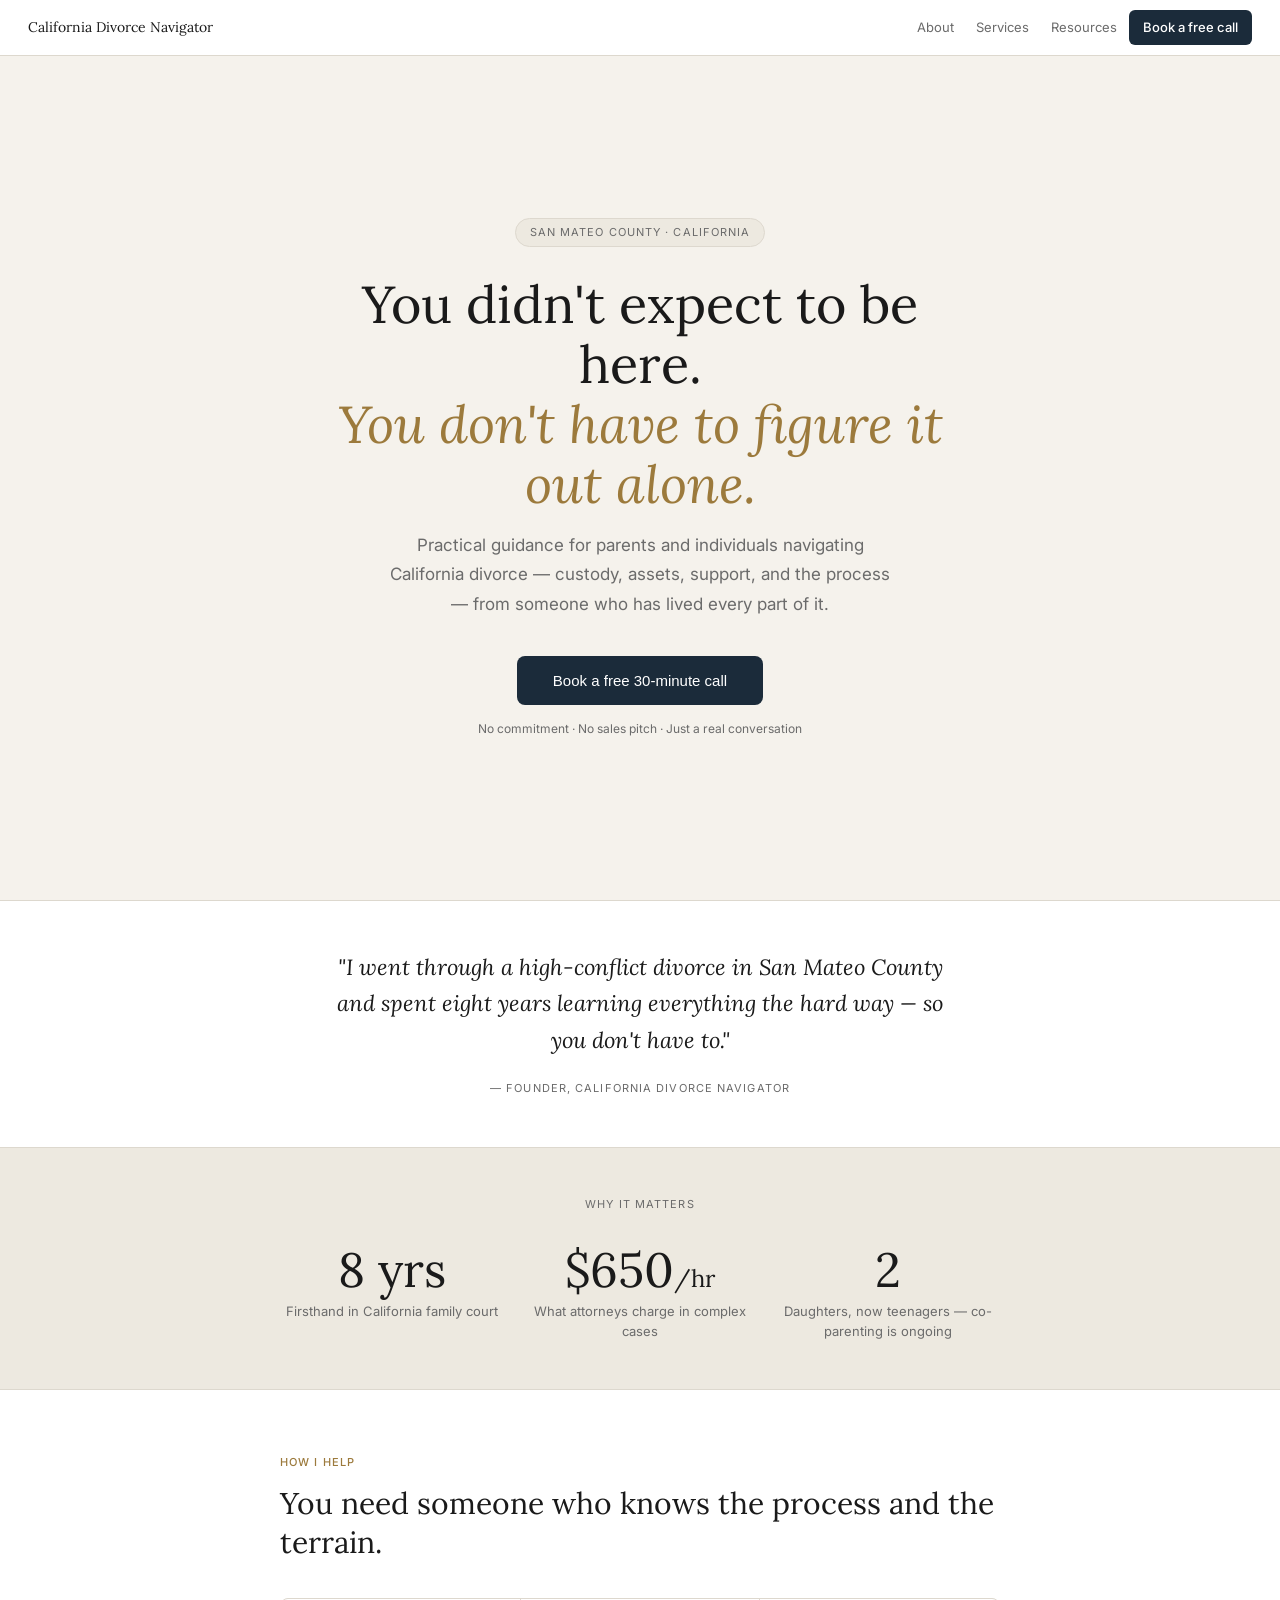
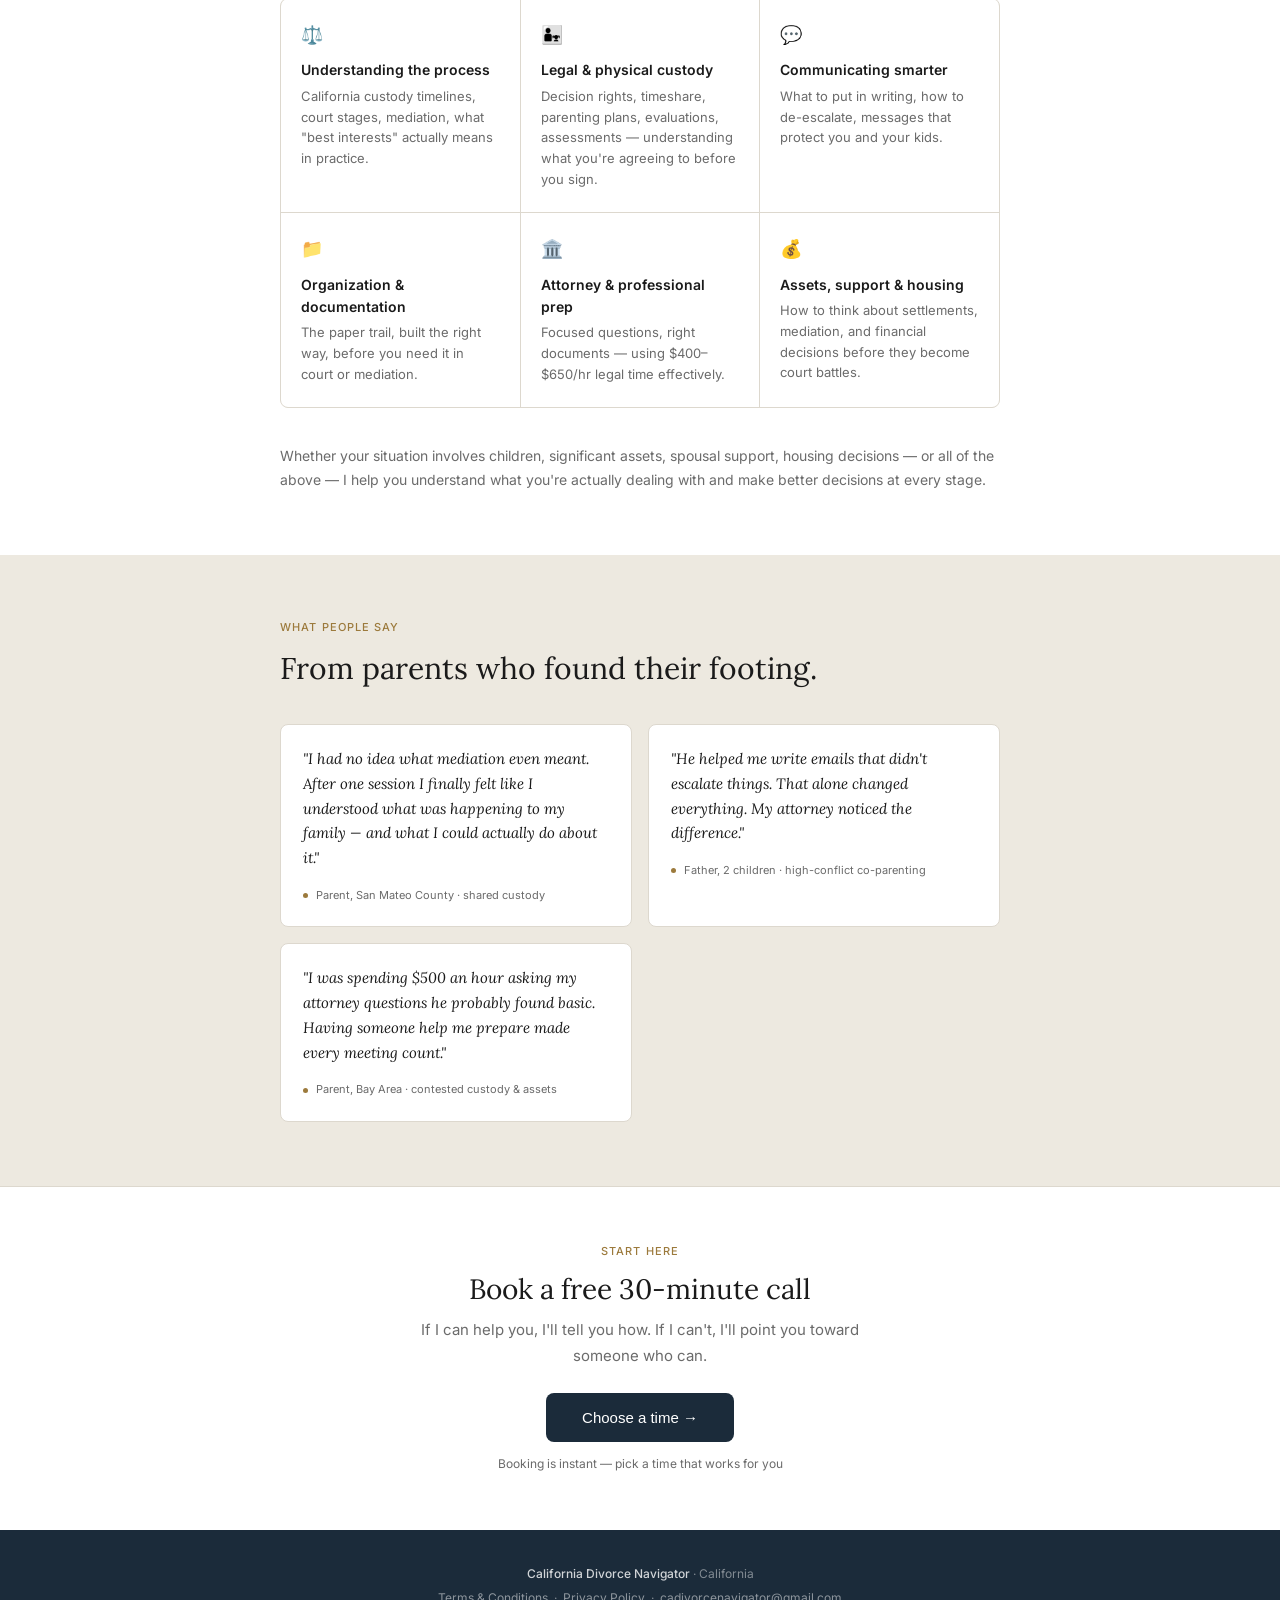
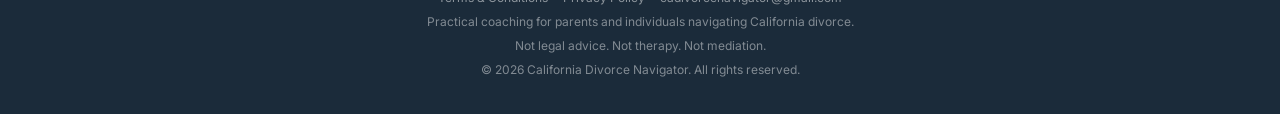
==== index.html @ a8bc47c5 "Add files via upload" ====
<!DOCTYPE html>
<html lang="en">
<head>
<meta charset="UTF-8">
<meta name="viewport" content="width=device-width, initial-scale=1.0">
<title>California Divorce Navigator — Coaching for Parents</title>
<style>
  @import url('https://fonts.googleapis.com/css2?family=Inter:wght@300;400;500;600&family=Lora:ital,wght@0,400;0,500;1,400&display=swap');
  *, *::before, *::after { box-sizing: border-box; margin: 0; padding: 0; }
  :root {
    --cream: #F5F2EC; --cream-dark: #EDE9E0; --navy: #1B2B3A; --navy-light: #2C3E50;
    --gold: #9C7A3C; --gold-light: #C8A96E; --text: #1A1A1A; --muted: #6B6B6B;
    --border: #DDD8CE; --white: #FFFFFF; --radius: 8px; --max: 720px;
  }
  html { scroll-behavior: smooth; }
  body { font-family: 'Inter', sans-serif; color: var(--text); background: var(--cream); line-height: 1.6; font-size: 16px; }

  nav { background: var(--white); border-bottom: 1px solid var(--border); padding: 0 28px; display: flex; align-items: center; justify-content: space-between; height: 56px; position: sticky; top: 0; z-index: 100; }
  .nav-brand { font-family: 'Lora', serif; color: var(--text); font-size: 14px; font-weight: 400; cursor: pointer; }
  .nav-links { display: flex; gap: 2px; align-items: center; }
  .nav-links a { color: var(--muted); text-decoration: none; font-size: 13px; padding: 6px 10px; border-radius: 6px; transition: color 0.15s; cursor: pointer; }
  .nav-links a:hover { color: var(--text); }
  .nav-cta { background: var(--navy) !important; color: var(--white) !important; padding: 7px 14px !important; border-radius: 6px; font-size: 13px !important; font-weight: 500; }
  .nav-cta:hover { opacity: 0.88; }
  .nav-toggle { display: none; background: none; border: none; cursor: pointer; padding: 4px; }
  .nav-toggle span { display: block; width: 20px; height: 1.5px; background: var(--text); margin: 5px 0; }
  .mobile-menu { display: none; position: fixed; top: 56px; left: 0; right: 0; background: var(--white); border-bottom: 1px solid var(--border); z-index: 99; padding: 8px 20px 16px; }
  .mobile-menu a { display: block; color: var(--text); text-decoration: none; font-size: 15px; padding: 12px 0; border-bottom: 1px solid var(--border); cursor: pointer; }
  .mobile-menu a:last-child { border-bottom: none; }
  .mobile-menu.open { display: block; }

  section { display: none; }
  section.active { display: block; }

  .hero { background: var(--cream); min-height: calc(100vh - 56px); display: flex; flex-direction: column; align-items: center; justify-content: center; text-align: center; padding: 60px 24px; }
  .hero-badge { display: inline-block; background: var(--cream-dark); border: 1px solid var(--border); border-radius: 20px; font-size: 11px; letter-spacing: 0.1em; text-transform: uppercase; color: var(--muted); padding: 5px 14px; margin-bottom: 28px; }
  .hero h1 { font-family: 'Lora', serif; font-size: clamp(32px, 6vw, 52px); color: var(--text); line-height: 1.15; max-width: 660px; margin: 0 auto 16px; font-weight: 400; }
  .hero h1 em { font-style: italic; color: var(--gold); display: block; }
  .hero-sub { font-size: clamp(15px, 2vw, 17px); color: var(--muted); max-width: 520px; margin: 0 auto 36px; line-height: 1.75; }
  .hero-btn { display: inline-block; background: var(--navy); color: var(--white); padding: 16px 36px; border-radius: var(--radius); font-size: 15px; font-weight: 500; border: none; cursor: pointer; transition: opacity 0.15s; text-decoration: none; }
  .hero-btn:hover { opacity: 0.88; }
  .hero-note { margin-top: 14px; font-size: 12px; color: var(--muted); }

  .quote-band { background: var(--white); border-top: 1px solid var(--border); border-bottom: 1px solid var(--border); padding: 48px 24px; text-align: center; }
  .quote-band blockquote { font-family: 'Lora', serif; font-size: clamp(17px, 3vw, 22px); font-style: italic; color: var(--text); max-width: 640px; margin: 0 auto 16px; line-height: 1.65; }
  .quote-band cite { font-size: 11px; letter-spacing: 0.1em; text-transform: uppercase; color: var(--muted); font-style: normal; }

  .stats { background: var(--cream-dark); border-bottom: 1px solid var(--border); padding: 48px 24px; }
  .stats-label { font-size: 11px; letter-spacing: 0.1em; text-transform: uppercase; color: var(--muted); text-align: center; margin-bottom: 32px; }
  .stats-row { display: grid; grid-template-columns: repeat(3, 1fr); gap: 24px; max-width: var(--max); margin: 0 auto; text-align: center; }
  .stat-num { font-family: 'Lora', serif; font-size: clamp(32px, 5vw, 48px); color: var(--text); font-weight: 400; line-height: 1; margin-bottom: 8px; }
  .stat-label { font-size: 13px; color: var(--muted); line-height: 1.5; }

  .how { background: var(--white); padding: 64px 24px; }
  .how-inner { max-width: var(--max); margin: 0 auto; }
  .section-eyebrow { font-size: 11px; letter-spacing: 0.1em; text-transform: uppercase; color: var(--gold); margin-bottom: 12px; font-weight: 500; }
  .section-h { font-family: 'Lora', serif; font-size: clamp(22px, 4vw, 30px); color: var(--text); font-weight: 400; line-height: 1.3; margin-bottom: 36px; }
  .help-grid { display: grid; grid-template-columns: repeat(auto-fit, minmax(200px, 1fr)); gap: 1px; background: var(--border); border: 1px solid var(--border); border-radius: var(--radius); overflow: hidden; margin-bottom: 36px; }
  .help-card { background: var(--white); padding: 22px 20px; }
  .help-icon { font-size: 18px; margin-bottom: 10px; }
  .help-title { font-size: 14px; font-weight: 600; color: var(--text); margin-bottom: 4px; }
  .help-body { font-size: 13px; color: var(--muted); line-height: 1.6; }

  .testimonials { background: var(--cream-dark); padding: 64px 24px; }
  .testimonials-inner { max-width: var(--max); margin: 0 auto; }
  .testi-grid { display: grid; grid-template-columns: repeat(auto-fit, minmax(260px, 1fr)); gap: 16px; margin-top: 32px; }
  .testi-card { background: var(--white); border: 1px solid var(--border); border-radius: var(--radius); padding: 22px; }
  .testi-quote { font-family: 'Lora', serif; font-size: 15px; font-style: italic; color: var(--text); line-height: 1.65; margin-bottom: 16px; }
  .testi-source { font-size: 11px; color: var(--muted); display: flex; align-items: center; gap: 8px; }
  .testi-dot { width: 5px; height: 5px; border-radius: 50%; background: var(--gold); flex-shrink: 0; }

  .booking-band { background: var(--white); border-top: 1px solid var(--border); padding: 56px 24px; text-align: center; }
  .booking-band-inner { max-width: 480px; margin: 0 auto; }

  .page-content { max-width: var(--max); margin: 0 auto; padding: 52px 24px 80px; }
  .label { font-size: 11px; letter-spacing: 0.1em; text-transform: uppercase; color: var(--gold); font-weight: 500; margin-bottom: 10px; }
  .section-title { font-family: 'Lora', serif; font-size: clamp(22px, 4vw, 28px); font-weight: 400; color: var(--text); margin-bottom: 14px; line-height: 1.3; }
  .body-p { font-size: 15px; color: var(--muted); line-height: 1.75; margin-bottom: 16px; }
  hr { border: none; border-top: 1px solid var(--border); margin: 32px 0; }
  .pull-quote { font-family: 'Lora', serif; font-size: clamp(16px, 3vw, 19px); font-style: italic; color: var(--navy); line-height: 1.65; border-top: 2px solid var(--gold); border-bottom: 1px solid var(--border); padding: 22px 0; margin: 24px 0; }

  .cred-list { list-style: none; margin: 16px 0 28px; }
  .cred-list li { display: flex; gap: 12px; align-items: flex-start; padding: 10px 0; border-bottom: 1px solid var(--border); font-size: 14px; color: var(--text); line-height: 1.6; }
  .cred-list li::before { content: '✓'; color: var(--gold); font-weight: 600; font-size: 13px; margin-top: 2px; flex-shrink: 0; }

  .service { border: 1px solid var(--border); border-radius: var(--radius); padding: 18px 20px; margin-bottom: 10px; background: var(--white); }
  .service-head { display: flex; justify-content: space-between; align-items: flex-start; margin-bottom: 5px; flex-wrap: wrap; gap: 6px; }
  .service-name { font-size: 14px; font-weight: 600; color: var(--text); }
  .service-tag { font-size: 11px; color: var(--gold); background: var(--cream-dark); padding: 2px 9px; border-radius: 20px; font-weight: 500; border: 1px solid var(--border); white-space: nowrap; }
  .service p { font-size: 13px; color: var(--muted); line-height: 1.6; }

  .resource { display: flex; gap: 14px; padding: 16px 0; border-bottom: 1px solid var(--border); }
  .resource-icon { font-size: 18px; flex-shrink: 0; margin-top: 2px; }
  .resource h4 { font-size: 14px; font-weight: 600; color: var(--text); margin-bottom: 3px; }
  .resource p { font-size: 13px; color: var(--muted); line-height: 1.55; }
  .resource-group-label { font-size: 11px; letter-spacing: 0.1em; text-transform: uppercase; color: var(--muted); font-weight: 500; margin: 28px 0 4px; }

  .cta-box { background: var(--navy); border-radius: var(--radius); padding: 36px 28px; text-align: center; margin-top: 48px; }
  .cta-box h3 { font-family: 'Lora', serif; font-size: 22px; color: var(--white); margin-bottom: 8px; font-weight: 400; }
  .cta-box p { font-size: 14px; color: rgba(255,255,255,0.6); margin-bottom: 22px; }
  .btn-cta { display: inline-block; background: var(--white); color: var(--navy); padding: 13px 28px; border-radius: var(--radius); font-size: 14px; font-weight: 600; border: none; cursor: pointer; transition: opacity 0.15s; text-decoration: none; }
  .btn-cta:hover { opacity: 0.9; }

  /* CALENDLY MODAL */
  .calendly-overlay { display: none; position: fixed; inset: 0; background: rgba(0,0,0,0.6); z-index: 999; align-items: center; justify-content: center; padding: 16px; }
  .calendly-overlay.open { display: flex; }
  .calendly-modal { background: var(--white); border-radius: 12px; width: 100%; max-width: 720px; height: 85vh; overflow: hidden; position: relative; }
  .calendly-close { position: absolute; top: 12px; right: 16px; background: none; border: none; font-size: 22px; cursor: pointer; color: var(--muted); z-index: 10; line-height: 1; }
  .calendly-modal iframe { width: 100%; height: 100%; border: none; }

  .legal-box { background: #FEFCE8; border: 1px solid #FDE68A; border-radius: var(--radius); padding: 14px 16px; margin-bottom: 24px; font-size: 13px; color: #78350F; line-height: 1.65; }
  .legal-meta { font-size: 12px; color: var(--muted); margin-bottom: 24px; padding-bottom: 16px; border-bottom: 1px solid var(--border); }
  .legal-content h2 { font-family: 'Lora', serif; font-size: 18px; font-weight: 400; color: var(--text); margin: 28px 0 8px; padding-top: 8px; border-top: 1px solid var(--border); }
  .legal-content h2:first-of-type { border-top: none; margin-top: 0; }
  .legal-content p { font-size: 14px; color: var(--muted); line-height: 1.75; margin-bottom: 10px; }
  .legal-content ul { margin: 6px 0 12px 18px; }
  .legal-content ul li { font-size: 14px; color: var(--muted); line-height: 1.7; margin-bottom: 5px; }
  .legal-content strong { color: var(--text); font-weight: 600; }

  footer { background: var(--navy); padding: 32px 24px; text-align: center; font-size: 12px; color: rgba(255,255,255,0.45); line-height: 2; }
  footer strong { color: rgba(255,255,255,0.8); font-weight: 500; }
  footer a { color: rgba(255,255,255,0.5); text-decoration: none; cursor: pointer; }
  footer a:hover { color: rgba(255,255,255,0.8); }

  @media (max-width: 640px) {
    .nav-links { display: none; }
    .nav-toggle { display: block; }
    .hero { min-height: calc(100svh - 56px); padding: 40px 20px; }
    .stats-row { grid-template-columns: repeat(3, 1fr); gap: 12px; }
    .stat-num { font-size: 26px; }
    .help-grid { grid-template-columns: 1fr 1fr; }
    .testi-grid { grid-template-columns: 1fr; }
    .cta-box { padding: 28px 20px; }
    .btn-cta { display: block; width: 100%; }
    .calendly-modal { height: 92vh; }
  }

  /* ACKNOWLEDGMENT MODAL */
  .ack-modal { background: var(--white); border-radius: 12px; width: 100%; max-width: 480px; padding: 36px 32px; position: relative; }
  .ack-eyebrow { font-size: 11px; letter-spacing: 0.1em; text-transform: uppercase; color: var(--gold); font-weight: 500; margin-bottom: 10px; }
  .ack-title { font-family: 'Lora', serif; font-size: 22px; font-weight: 400; color: var(--text); margin-bottom: 16px; }
  .ack-body { font-size: 14px; color: var(--muted); line-height: 1.7; margin-bottom: 14px; }
  .ack-check-row { display: flex; gap: 10px; align-items: flex-start; margin: 20px 0 22px; padding: 14px 16px; background: var(--cream); border-radius: var(--radius); border: 1px solid var(--border); }
  .ack-check-row input[type="checkbox"] { margin-top: 3px; flex-shrink: 0; width: 18px; height: 18px; cursor: pointer; accent-color: var(--navy); }
  .ack-check-row label { font-size: 13px; color: var(--text); line-height: 1.55; cursor: pointer; font-weight: 500; }
  .ack-btn { width: 100%; background: var(--navy); color: var(--white); border: none; cursor: pointer; padding: 14px; border-radius: var(--radius); font-size: 15px; font-weight: 500; font-family: 'Inter', sans-serif; transition: opacity 0.15s; }
  .ack-btn:disabled { opacity: 0.35; cursor: not-allowed; }
  .ack-btn:not(:disabled):hover { opacity: 0.88; }
  .ack-note { font-size: 12px; color: var(--muted); text-align: center; margin-top: 12px; }
</style>
</head>
<body>

<!-- ACKNOWLEDGMENT MODAL -->
<div class="calendly-overlay" id="ackOverlay" onclick="closeAck(event)">
  <div class="ack-modal">
    <button class="calendly-close" onclick="closeAckBtn()">✕</button>
    <div class="ack-eyebrow">Before you book</div>
    <h2 class="ack-title">A quick note</h2>
    <p class="ack-body">California Divorce Navigator is a coaching service. It is not legal, financial, or mental health advice, and does not create an attorney-client or therapist-client relationship.</p>
    <p class="ack-body">By continuing you agree to the <a onclick="closeAckBtn();show('terms')" style="color:var(--navy);text-decoration:underline;cursor:pointer">Terms & Conditions</a> and <a onclick="closeAckBtn();show('privacy')" style="color:var(--navy);text-decoration:underline;cursor:pointer">Privacy Policy</a>.</p>
    <div class="ack-check-row">
      <input type="checkbox" id="ackCheck" onchange="document.getElementById('ackBtn').disabled = !this.checked">
      <label for="ackCheck">I understand this service is not legal, financial, or mental health advice.</label>
    </div>
    <button class="ack-btn" id="ackBtn" onclick="proceedToCalendly()" disabled>Continue to booking →</button>
    <p class="ack-note">No commitment · No sales pitch · Just a real conversation</p>
  </div>
</div>

<!-- CALENDLY MODAL -->
<div class="calendly-overlay" id="calendlyOverlay" onclick="closeCalendly(event)">
  <div class="calendly-modal">
    <button class="calendly-close" onclick="closeCalendlyBtn()">✕</button>
    <iframe id="calendlyFrame" src="" title="Book a free 30-minute call"></iframe>
  </div>
</div>

<nav>
  <span class="nav-brand" onclick="show('home')">California Divorce Navigator</span>
  <div class="nav-links">
    <a onclick="show('about')">About</a>
    <a onclick="show('services')">Services</a>
    <a onclick="show('resources')">Resources</a>
    <a onclick="openCalendly()" class="nav-cta">Book a free call</a>
  </div>
  <button class="nav-toggle" onclick="toggleMenu()" aria-label="Menu">
    <span></span><span></span><span></span>
  </button>
</nav>

<div class="mobile-menu" id="mobileMenu">
  <a onclick="show('home');toggleMenu()">Home</a>
  <a onclick="show('about');toggleMenu()">About</a>
  <a onclick="show('services');toggleMenu()">Services</a>
  <a onclick="show('resources');toggleMenu()">Resources</a>
  <a onclick="openCalendly();toggleMenu()">Book a free call</a>
</div>

<!-- HOME -->
<section id="home" class="active">
  <div class="hero">
    <div class="hero-badge">San Mateo County · California</div>
    <h1>You didn't expect to be here.<br><em>You don't have to figure it out alone.</em></h1>
    <p class="hero-sub">Practical guidance for parents and individuals navigating California divorce — custody, assets, support, and the process — from someone who has lived every part of it.</p>
    <button class="hero-btn" onclick="openCalendly()">Book a free 30-minute call</button>
    <p class="hero-note">No commitment · No sales pitch · Just a real conversation</p>
  </div>

  <div class="quote-band">
    <blockquote>"I went through a high-conflict divorce in San Mateo County and spent eight years learning everything the hard way — so you don't have to."</blockquote>
    <cite>— Founder, California Divorce Navigator</cite>
  </div>

  <div class="stats">
    <div class="stats-label">Why it matters</div>
    <div class="stats-row">
      <div>
        <div class="stat-num">8 yrs</div>
        <div class="stat-label">Firsthand in California family court</div>
      </div>
      <div>
        <div class="stat-num">$650<span style="font-size:0.5em">/hr</span></div>
        <div class="stat-label">What attorneys charge in complex cases</div>
      </div>
      <div>
        <div class="stat-num">2</div>
        <div class="stat-label">Daughters, now teenagers — co-parenting is ongoing</div>
      </div>
    </div>
  </div>

  <div class="how">
    <div class="how-inner">
      <div class="section-eyebrow">How I help</div>
      <div class="section-h">You need someone who knows the process and the terrain.</div>
      <div class="help-grid">
        <div class="help-card"><div class="help-icon">⚖️</div><div class="help-title">Understanding the process</div><div class="help-body">California custody timelines, court stages, mediation, what "best interests" actually means in practice.</div></div>
        <div class="help-card"><div class="help-icon">👨‍👧</div><div class="help-title">Legal & physical custody</div><div class="help-body">Decision rights, timeshare, parenting plans, evaluations, assessments — understanding what you're agreeing to before you sign.</div></div>
        <div class="help-card"><div class="help-icon">💬</div><div class="help-title">Communicating smarter</div><div class="help-body">What to put in writing, how to de-escalate, messages that protect you and your kids.</div></div>
        <div class="help-card"><div class="help-icon">📁</div><div class="help-title">Organization & documentation</div><div class="help-body">The paper trail, built the right way, before you need it in court or mediation.</div></div>
        <div class="help-card"><div class="help-icon">🏛️</div><div class="help-title">Attorney & professional prep</div><div class="help-body">Focused questions, right documents — using $400–$650/hr legal time effectively.</div></div>
        <div class="help-card"><div class="help-icon">💰</div><div class="help-title">Assets, support & housing</div><div class="help-body">How to think about settlements, mediation, and financial decisions before they become court battles.</div></div>
      </div>
      <p style="font-size:14px;color:var(--muted);line-height:1.7">Whether your situation involves children, significant assets, spousal support, housing decisions — or all of the above — I help you understand what you're actually dealing with and make better decisions at every stage.</p>
    </div>
  </div>

  <div class="testimonials">
    <div class="testimonials-inner">
      <div class="section-eyebrow">What people say</div>
      <div class="section-h">From parents who found their footing.</div>
      <div class="testi-grid">
        <div class="testi-card">
          <div class="testi-quote">"I had no idea what mediation even meant. After one session I finally felt like I understood what was happening to my family — and what I could actually do about it."</div>
          <div class="testi-source"><span class="testi-dot"></span>Parent, San Mateo County · shared custody</div>
        </div>
        <div class="testi-card">
          <div class="testi-quote">"He helped me write emails that didn't escalate things. That alone changed everything. My attorney noticed the difference."</div>
          <div class="testi-source"><span class="testi-dot"></span>Father, 2 children · high-conflict co-parenting</div>
        </div>
        <div class="testi-card">
          <div class="testi-quote">"I was spending $500 an hour asking my attorney questions he probably found basic. Having someone help me prepare made every meeting count."</div>
          <div class="testi-source"><span class="testi-dot"></span>Parent, Bay Area · contested custody & assets</div>
        </div>
      </div>
    </div>
  </div>

  <div class="booking-band">
    <div class="booking-band-inner">
      <div class="label" style="text-align:center">Start here</div>
      <div class="section-title" style="margin-bottom:10px">Book a free 30-minute call</div>
      <p class="body-p" style="margin-bottom:24px">If I can help you, I'll tell you how. If I can't, I'll point you toward someone who can.</p>
      <button class="hero-btn" onclick="openCalendly()">Choose a time →</button>
      <p class="hero-note" style="margin-top:12px">Booking is instant — pick a time that works for you</p>
    </div>
  </div>
</section>

<!-- ABOUT -->
<section id="about">
  <div class="page-content">
    <div class="label">About</div>
    <div class="section-title">I have been where you are.</div>
    <div class="pull-quote">"I spent eight years learning how to navigate a process nobody expects to enter. I built this service because I wished a practical guide had existed — one that helped me see the whole picture, not just the next court date."</div>
    <p class="body-p">I went through a long, high-conflict divorce in San Mateo County — court, mediation, custody, financial filings, housing, asset sales, years of co-parenting, and everything in between. I learned how attorneys, mediators, parenting coordinators, private judges, therapists, and financial experts each fit into the process, and how critical it is to use the right professional for the right problem at the right time.</p>
    <p class="body-p">The hardest parts weren't always in the courtroom. They were in the day-to-day — how to communicate without making things worse, how to document without escalating, how to keep your kids out of the middle, how to walk into a $500/hour attorney meeting actually prepared. That's where I can help most.</p>
    <p class="body-p">I have an MBA and more than 15 years managing complex decisions in financial services. That discipline, combined with eight years inside California's family court system as a parent going through it, is what I bring to coaching. I started helping friends informally, then friends of friends. This is the structured version of that help.</p>
    <hr>
    <div class="label">What I bring</div>
    <ul class="cred-list">
      <li>Eight years navigating California divorce, family court, and custody — San Mateo County specifically</li>
      <li>Hundreds of hours working with attorneys, mediators, parenting coordinators, therapists, and financial experts</li>
      <li>Lived experience with high-conflict divorce: false allegations, custody evaluations, contested assets, and the long road through it</li>
      <li>Real co-parenting across years — parallel parenting, schedules, school coordination, teenagers</li>
      <li>MBA and 15+ years in financial services — able to decode agreements, support calculations, RSUs, and financial disclosures</li>
      <li>Professional discipline from managing high-stakes, complex decisions under sustained pressure</li>
    </ul>
    <div class="cta-box">
      <h3>Talk to me for 30 minutes — no charge</h3>
      <p>If I can help, I'll explain how. If I can't, I'll say that too.</p>
      <button class="btn-cta" onclick="openCalendly()">Choose a time →</button>
    </div>
  </div>
</section>

<!-- SERVICES -->
<section id="services">
  <div class="page-content">
    <div class="label">Services</div>
    <div class="section-title">How I can help</div>
    <p class="body-p">Most people start with a free call to identify the immediate pressure point and the larger picture around it. Whether your situation centers on children, assets, support, or all three — we figure out together what you actually need.</p>

    <div class="service"><div class="service-head"><span class="service-name">Free discovery call</span><span class="service-tag">No charge · 30 min</span></div><p>Tell me where you are. I'll tell you whether and how I can help. No obligation. Come with whatever feels most confusing or urgent — we'll start there.</p></div>

    <div class="service"><div class="service-head"><span class="service-name">Process orientation</span><span class="service-tag">Focused session</span></div><p>California family court is its own world. Court timelines, the role of Family Court Services, what mediation achieves versus what litigation achieves, how motions work, when cases settle versus go to trial. Understanding the map changes how you move through it.</p></div>

    <div class="service"><div class="service-head"><span class="service-name">Legal & physical custody, parenting plans</span><span class="service-tag">Focused or ongoing</span></div><p>Legal custody covers decision-making rights — medical, educational, religious. Physical custody covers where the child lives and the timeshare. Both need to be addressed in a parenting plan that's specific enough to hold up when conflict arises. I help you understand what you're agreeing to, what's negotiable, and what the long-term implications are — before you sign anything. This includes navigating brief focused assessments, full custody evaluations, recommending mediators building parenting agreements, and parenting coordinators managing ongoing disputes. Whether your situation is cooperative, contested, or somewhere in between, the goal is a structure that actually works for your children over time.</p></div>

    <div class="service"><div class="service-head"><span class="service-name">Communication coaching</span><span class="service-tag">Focused or ongoing</span></div><p>What to put in writing, what to keep off the record, how to write messages that don't become evidence against you. Co-parenting app setup, de-escalation strategies, and how to communicate effectively with attorneys, mediators, and other professionals.</p></div>

    <div class="service"><div class="service-head"><span class="service-name">Organization & documentation</span><span class="service-tag">Focused or ongoing</span></div><p>Build the paper trail before you need it. Track incidents, communications, and decisions in a way that's credible, organized, and usable. Know what actually matters versus what doesn't.</p></div>

    <div class="service"><div class="service-head"><span class="service-name">Attorney & professional prep</span><span class="service-tag">Focused session</span></div><p>Prepare focused questions, organize the right documents, and walk in ready. Every hour of unprepared attorney time at $400–$650 is money that doesn't have to be spent. Preparation is one of the highest-return investments in this process.</p></div>

    <div class="service"><div class="service-head"><span class="service-name">Settlement & mediation strategy</span><span class="service-tag">As needed</span></div><p>How to think about settlement offers, what mediation can and can't achieve, when it makes sense to bring parties to the table versus let the court decide. Not everything has to end in trial — understanding your options changes the decisions you make.</p></div>

    <div class="service"><div class="service-head"><span class="service-name">Financial & housing clarity</span><span class="service-tag">As needed</span></div><p>Organize your thinking around disclosures, support calculations, RSUs, asset division, and housing decisions. Not financial advice — clear thinking and organized information so your conversations with attorneys and financial professionals are productive from the first minute.</p></div>

    <div class="service"><div class="service-head"><span class="service-name">Keeping the whole picture in view</span><span class="service-tag">Ongoing</span></div><p>Divorce compresses everything into the urgent. This is about stepping back — building support, maintaining perspective, and making decisions that serve you and your family over years, not just the next hearing.</p></div>

    <p style="font-size:13px;color:var(--muted);margin-top:20px;padding:14px 16px;background:var(--cream);border-radius:var(--radius);border:1px solid var(--border)">This service is not legal, financial, or mental health advice. I help you prepare and make better decisions when dealing with the professionals on your team.</p>

    <div class="cta-box">
      <h3>Not sure what you need?</h3>
      <p>Start with the free call. That's what it's for.</p>
      <button class="btn-cta" onclick="openCalendly()">Choose a time →</button>
    </div>
  </div>
</section>

<!-- RESOURCES -->
<section id="resources">
  <div class="page-content">
    <div class="label">Resources</div>
    <div class="section-title">Things worth knowing</div>
    <p class="body-p">Practical starting points for understanding the process, communicating effectively, and staying organized. The things I wish someone had told me.</p>

    <div class="resource-group-label">Understanding the process</div>
    <div class="resource"><div class="resource-icon">👥</div><div><h4>Who does what — and when</h4><p>Attorneys, mediators, private judges, parenting coordinators, custody evaluators, therapists, and financial experts all play different roles. Using the wrong professional for the wrong problem is one of the most expensive mistakes people make.</p></div></div>
    <div class="resource"><div class="resource-icon">🏛️</div><div><h4>Court, mediation, or settlement — understanding your options</h4><p>Not everything ends in trial. Many cases resolve through mediation, negotiated settlement, or court-mandated agreements. Understanding what each path costs — in time, money, and outcome — changes how you approach decisions.</p></div></div>
    <div class="resource"><div class="resource-icon">📋</div><div><h4>Legal custody, physical custody & parenting plans</h4><p>Legal custody determines who makes decisions about a child's medical care, education, and upbringing. Physical custody determines where the child lives and the timeshare arrangement. A parenting plan spells out the details — schedules, exchanges, holidays, decision protocols. Understanding the difference, and what's actually negotiable, matters before you're sitting across a table from a mediator.</p></div></div>
    <div class="resource"><div class="resource-icon">🔍</div><div><h4>Custody evaluations and assessments</h4><p>Full evaluations, brief focused assessments, and recommending mediators each serve different purposes at different stages. A full evaluation involves a court-appointed or privately retained evaluator conducting interviews, home visits, and collateral contacts. A brief focused assessment addresses a specific issue. A recommending mediator builds a custody agreement and parenting plan. Knowing which process applies to your situation — and how to prepare — matters.</p></div></div>

    <div class="resource-group-label">Communication</div>
    <div class="resource"><div class="resource-icon">💬</div><div><h4>Writing messages that don't hurt you</h4><p>In high-conflict situations every written communication is potential evidence. Tone, timing, and content matter. The goal is clear, documented, and neutral — not emotional or retaliatory.</p></div></div>
    <div class="resource"><div class="resource-icon">📱</div><div><h4>Co-parenting apps — OurFamilyWizard, TalkingParents, Coparently</h4><p>What each does, when courts prefer them, and why a structured communication platform can reduce conflict and create a useful record.</p></div></div>
    <div class="resource"><div class="resource-icon">👨‍👧</div><div><h4>Talking with your kids</h4><p>Age-appropriate honesty, keeping them out of the middle, how to discuss the other parent. When kids need more support than a parent can give, a therapist — not another adult confidant — is the right call.</p></div></div>

    <div class="resource-group-label">Organization & documentation</div>
    <div class="resource"><div class="resource-icon">📊</div><div><h4>What to document and how</h4><p>The incidents, communications, and patterns that matter. Contemporaneous records carry weight. Retroactive summaries usually don't.</p></div></div>
    <div class="resource"><div class="resource-icon">📋</div><div><h4>Before speaking with an attorney</h4><p>What to gather, how to organize your timeline, and how to prepare focused questions. A prepared client is a more effective client — and spends less per billable hour.</p></div></div>

    <div class="resource-group-label">Assets, support & housing</div>
    <div class="resource"><div class="resource-icon">💰</div><div><h4>Thinking about settlement vs. litigation</h4><p>When it makes sense to settle, what mediation can actually achieve, and how to evaluate offers without the pressure of the moment clouding the long-term picture.</p></div></div>
    <div class="resource"><div class="resource-icon">🏠</div><div><h4>RSUs, assets & community property in California</h4><p>California is a community property state. Tech compensation, business interests, real estate — understanding the basics of how assets are treated helps you ask the right questions of your attorney and financial advisor.</p></div></div>

    <div class="resource-group-label">Co-parenting</div>
    <div class="resource"><div class="resource-icon">↔️</div><div><h4>Co-parenting vs. parallel parenting</h4><p>When high conflict makes traditional co-parenting impossible, parallel parenting lowers contact and clarifies boundaries. Many families in contested cases need this framework and don't know it exists.</p></div></div>
    <div class="resource"><div class="resource-icon">📅</div><div><h4>Holiday and summer schedules that hold</h4><p>Common structures, how to handle ambiguity, and what to put in writing before the conflict starts — not after.</p></div></div>

    <hr>
    <p style="font-size:13px;color:var(--muted)">For legal information: <strong>California Courts Self-Help</strong> (courts.ca.gov/selfhelp) · <strong>State Bar of California</strong> (calbar.ca.gov)</p>

    <div class="cta-box">
      <h3>Have a specific question?</h3>
      <p>The free call is the fastest way to get a real answer for your situation.</p>
      <button class="btn-cta" onclick="openCalendly()">Choose a time →</button>
    </div>
  </div>
</section>

<!-- TERMS -->
<section id="terms">
  <div class="page-content">
    <div class="label">Legal</div>
    <div class="section-title">Terms & Conditions</div>
    <div class="legal-meta">Last updated: June 27, 2026 · California Divorce Navigator</div>
    <div class="legal-box"><strong>In plain terms:</strong> California Divorce Navigator is a coaching service. The guidance provided is practical and informational — not legal, financial, or therapeutic advice. Always work with licensed professionals for advice specific to your situation.</div>
    <div class="legal-content">
      <h2>1. Nature of Services</h2>
      <p>California Divorce Navigator provides divorce coaching, organizational support, and practical guidance to individuals navigating divorce and co-parenting in California. <strong>This is not a law firm.</strong> No attorney-client, therapist-client, or fiduciary relationship is created by use of this Service. Nothing provided constitutes legal, financial, psychological, or medical advice.</p>
      <h2>2. Professional Advice</h2>
      <p>Coaching communications are not protected by attorney-client or therapist-patient privilege. For decisions related to your divorce, custody, support, property, or mental health, always consult a licensed California attorney, therapist, or financial advisor. This Service works alongside licensed professionals — not instead of them.</p>
      <h2>3. Limitation of Liability</h2>
      <p>To the fullest extent permitted by law, California Divorce Navigator and its operator are not liable for any damages arising from use of this Service or decisions made in reliance on coaching guidance. Use of this Service is at your own risk.</p>
      <h2>4. Confidentiality</h2>
      <p>Information shared in coaching sessions is kept confidential and not disclosed to third parties except as required by law. This Service does not carry attorney-client or therapist-patient privilege protections.</p>
      <h2>5. No Guarantee of Outcomes</h2>
      <p>Coaching does not guarantee any particular outcome in your divorce, custody, or co-parenting situation. Every case depends on factors outside the control of this Service.</p>
      <h2>6. Accuracy</h2>
      <p>Reasonable care is taken to provide accurate information, but laws and court procedures change. Always verify legal information with a licensed California attorney.</p>
      <h2>7. Governing Law</h2>
      <p>These Terms are governed by California law. Disputes are subject to California court jurisdiction.</p>
      <h2>8. Changes</h2>
      <p>These terms may be updated periodically. Continued use constitutes acceptance.</p>
      <h2>9. Contact</h2>
      <p><a href="mailto:cadivorcenavigator@gmail.com" style="color:var(--navy)">cadivorcenavigator@gmail.com</a></p>
    </div>
  </div>
</section>

<!-- PRIVACY -->
<section id="privacy">
  <div class="page-content">
    <div class="label">Legal</div>
    <div class="section-title">Privacy Policy</div>
    <div class="legal-meta">Effective June 27, 2026 · California Divorce Navigator</div>
    <div class="legal-box"><strong>In plain terms:</strong> I collect your name, email, and what you share when booking. I use it only to conduct your coaching call. I never sell it. California residents can request access or deletion at any time.</div>
    <div class="legal-content">
      <h2>1. Information Collected</h2>
      <p>We collect information you provide when booking a call — name, email, county, and details you choose to share. Booking is handled through Calendly, which has its own privacy policy. Do not submit sensitive legal information, case numbers, court records, or children's names through any booking form.</p>
      <h2>2. How It's Used</h2>
      <p>Information is used solely to conduct and follow up on coaching sessions. We do not use it for marketing and do not send unsolicited communications.</p>
      <h2>3. Sharing</h2>
      <p><strong>Your information is never sold.</strong> It may be shared with service providers supporting scheduling and communications, or as required by law.</p>
      <h2>4. Confidentiality</h2>
      <p>Coaching communications are kept confidential but are not protected by attorney-client or therapist-patient privilege.</p>
      <h2>5. California Privacy Rights (CCPA)</h2>
      <p>California residents may request access to, correction of, or deletion of their personal information at any time by emailing <a href="mailto:cadivorcenavigator@gmail.com" style="color:var(--navy)">cadivorcenavigator@gmail.com</a>. We respond within 45 days. We do not sell personal information.</p>
      <h2>6. Security & Retention</h2>
      <p>Reasonable safeguards protect your information. Data is retained only as long as needed or as required by law.</p>
      <h2>7. Children & Changes</h2>
      <p>This service is for adults only. This policy may be updated periodically.</p>
      <h2>8. Contact</h2>
      <p><a href="mailto:cadivorcenavigator@gmail.com" style="color:var(--navy)">cadivorcenavigator@gmail.com</a></p>
    </div>
  </div>
</section>

<footer>
  <strong>California Divorce Navigator</strong> · California<br>
  <a onclick="show('terms')">Terms & Conditions</a> &nbsp;·&nbsp;
  <a onclick="show('privacy')">Privacy Policy</a> &nbsp;·&nbsp;
  <a href="mailto:cadivorcenavigator@gmail.com">cadivorcenavigator@gmail.com</a><br>
  Practical coaching for parents and individuals navigating California divorce.<br>
  Not legal advice. Not therapy. Not mediation.<br>
  © 2026 California Divorce Navigator. All rights reserved.
</footer>

<script>
  const CALENDLY_URL = 'https://calendly.com/joshguharoy123/30min';

  function openCalendly() {
    // Reset checkbox and button each time
    document.getElementById('ackCheck').checked = false;
    document.getElementById('ackBtn').disabled = true;
    document.getElementById('ackOverlay').classList.add('open');
    document.body.style.overflow = 'hidden';
  }

  function proceedToCalendly() {
    document.getElementById('ackOverlay').classList.remove('open');
    document.getElementById('calendlyFrame').src = CALENDLY_URL;
    document.getElementById('calendlyOverlay').classList.add('open');
  }

  function closeAckBtn() {
    document.getElementById('ackOverlay').classList.remove('open');
    document.body.style.overflow = '';
  }

  function closeAck(e) {
    if (e.target === document.getElementById('ackOverlay')) closeAckBtn();
  }

  function closeCalendlyBtn() {
    document.getElementById('calendlyOverlay').classList.remove('open');
    document.getElementById('calendlyFrame').src = '';
    document.body.style.overflow = '';
  }

  function closeCalendly(e) {
    if (e.target === document.getElementById('calendlyOverlay')) closeCalendlyBtn();
  }

  function show(id) {
    document.querySelectorAll('section').forEach(s => s.classList.remove('active'));
    document.getElementById(id).classList.add('active');
    window.scrollTo({ top: 0, behavior: 'smooth' });
    document.getElementById('mobileMenu').classList.remove('open');
    return false;
  }

  function toggleMenu() {
    document.getElementById('mobileMenu').classList.toggle('open');
  }
</script>
</body>
</html>
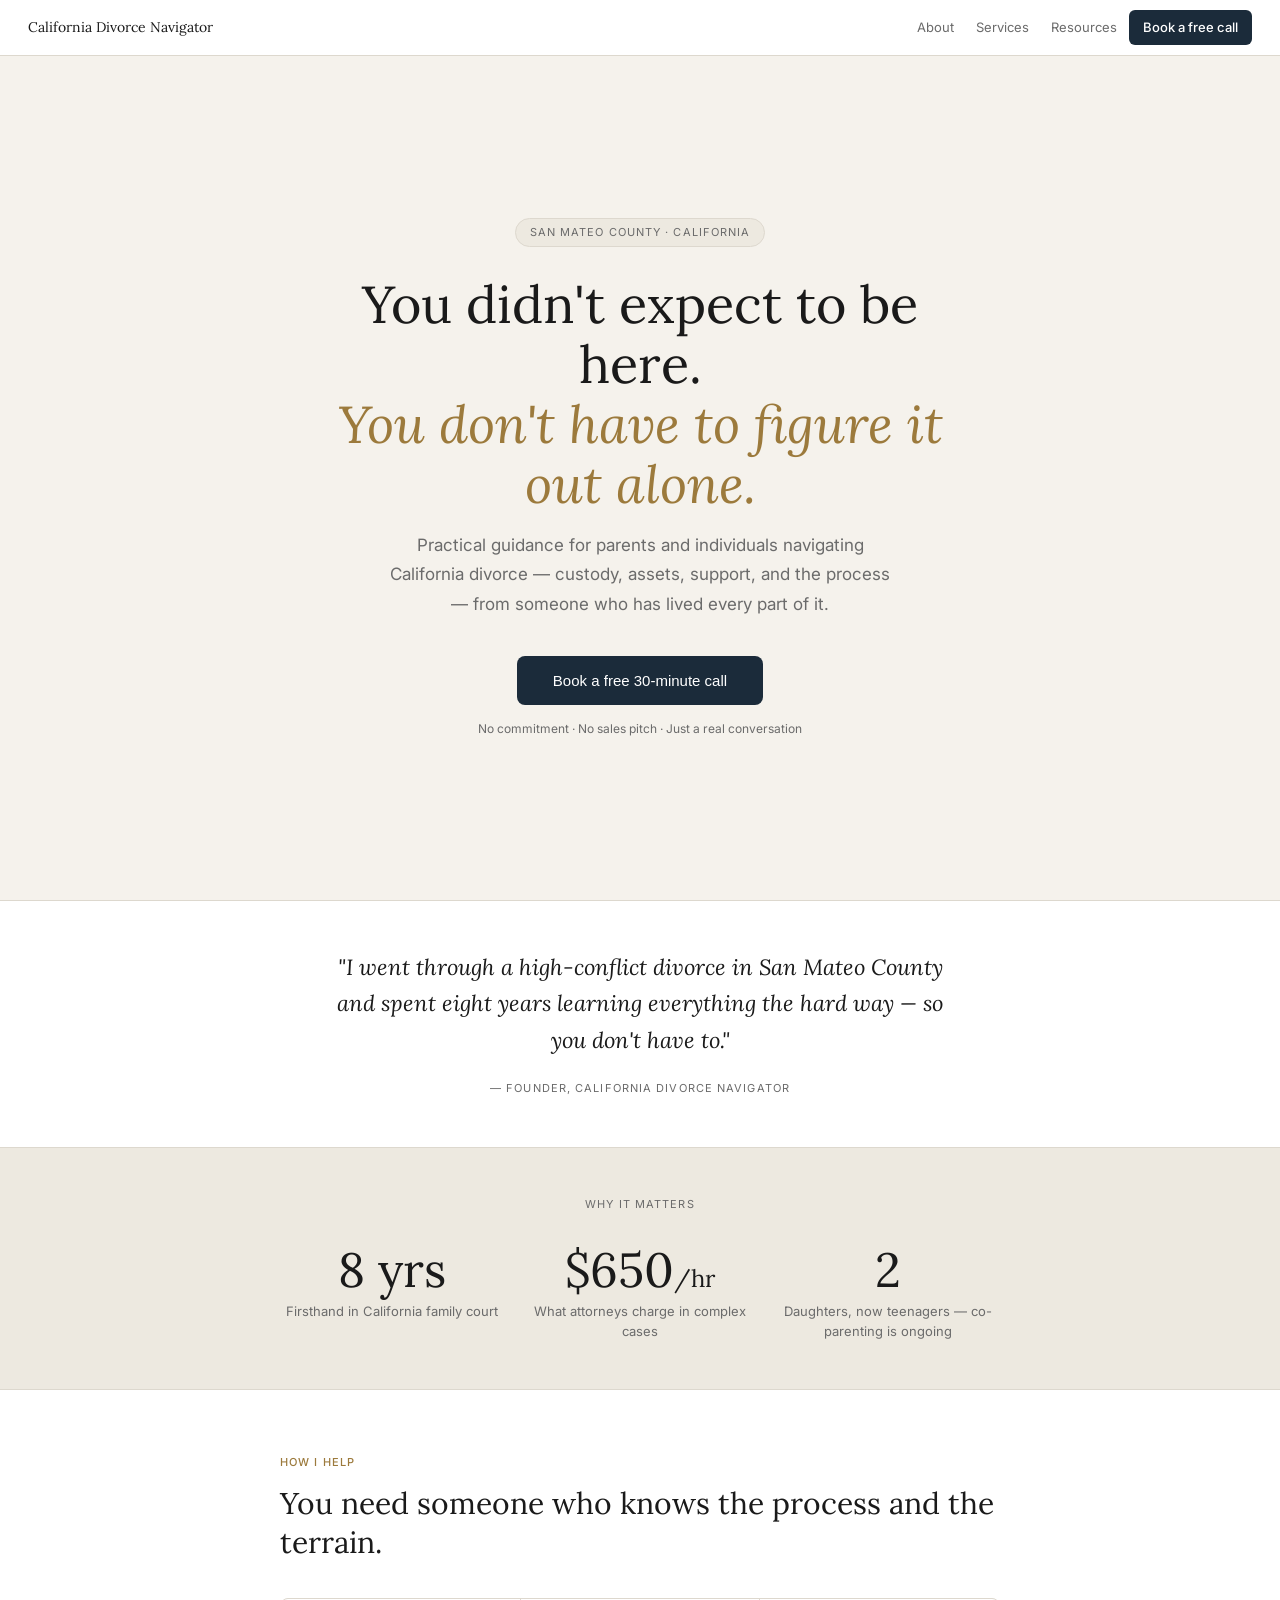
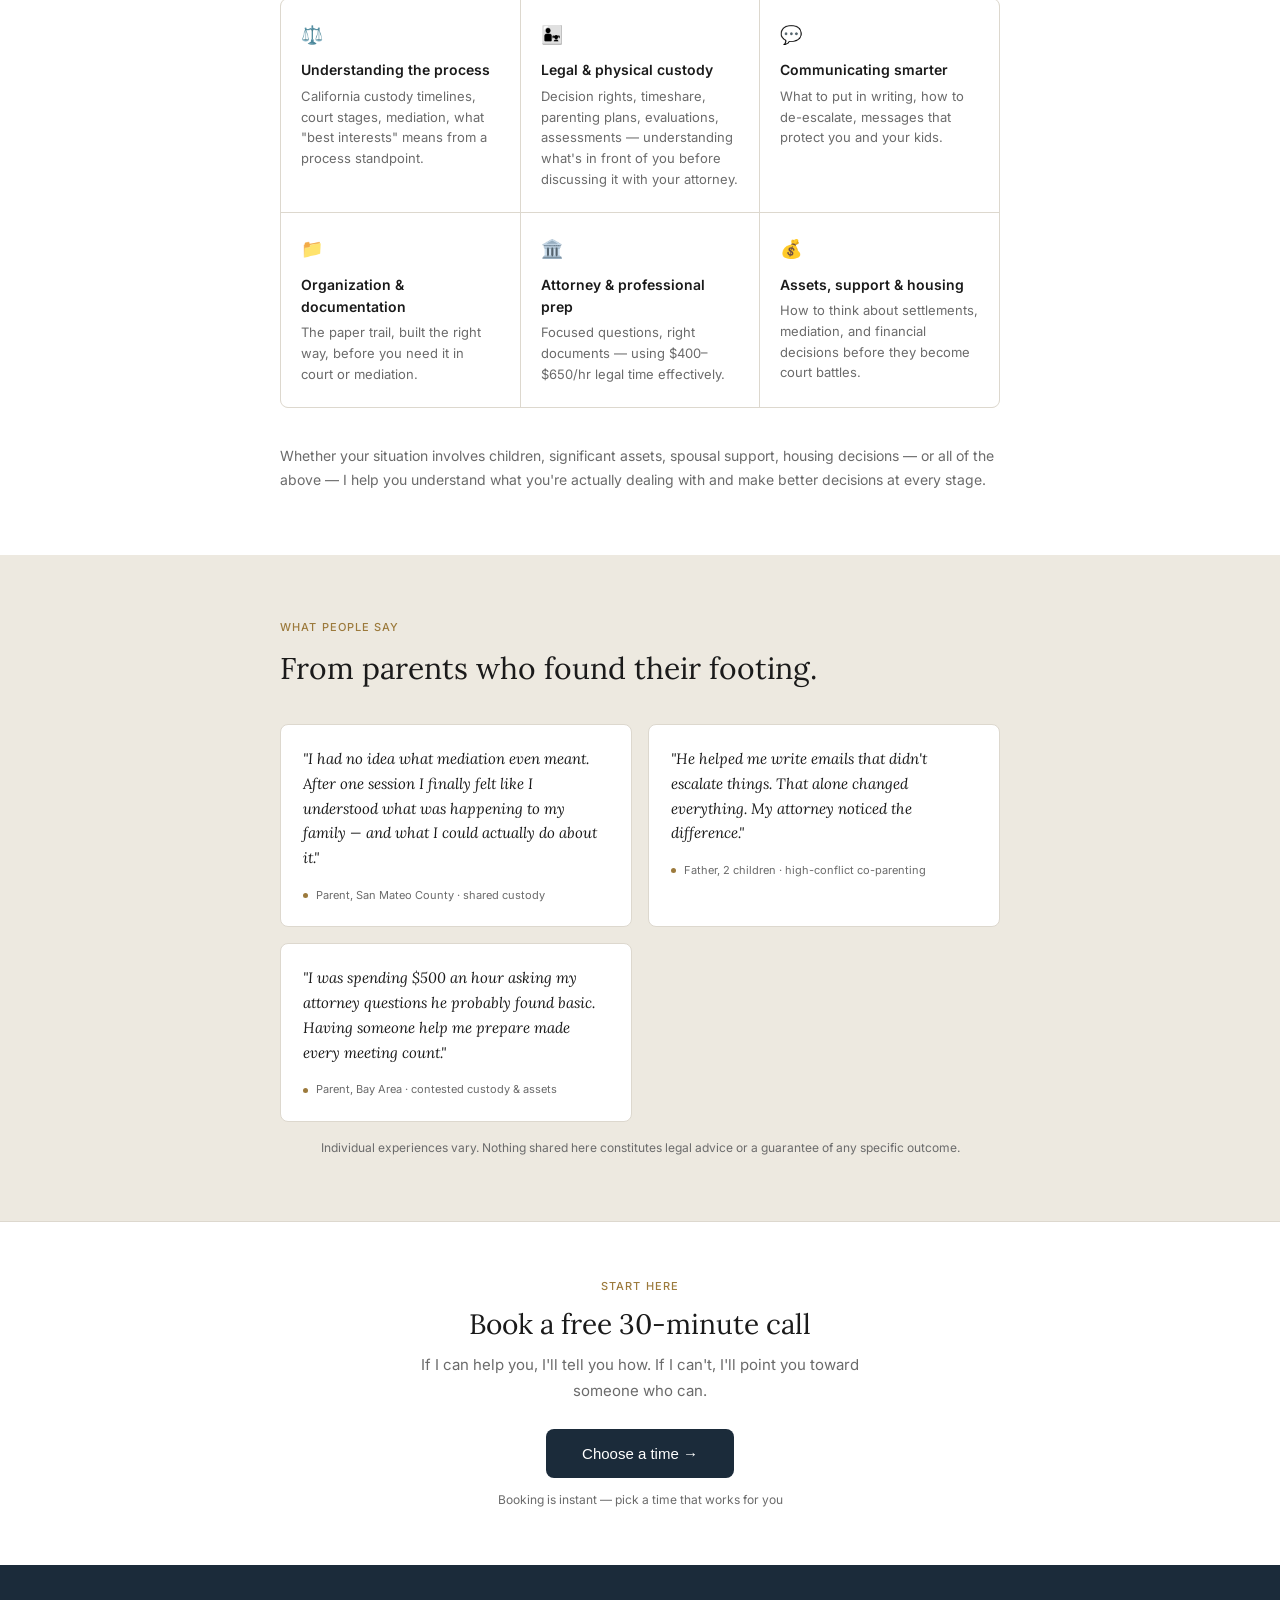
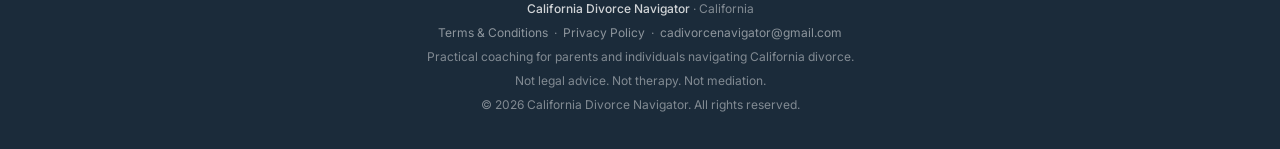
==== commit fbf496ce: "Liability edits: tighten best interests framing, attorney redirect on custody card, testimonials dis" ====
--- a/index.html
+++ b/index.html
@@ -5,497 +5,525 @@
 <meta name="viewport" content="width=device-width, initial-scale=1.0">
 <title>California Divorce Navigator — Coaching for Parents</title>
 <style>
-  @import url('https://fonts.googleapis.com/css2?family=Inter:wght@300;400;500;600&family=Lora:ital,wght@0,400;0,500;1,400&display=swap');
-  *, *::before, *::after { box-sizing: border-box; margin: 0; padding: 0; }
-  :root {
-    --cream: #F5F2EC; --cream-dark: #EDE9E0; --navy: #1B2B3A; --navy-light: #2C3E50;
-    --gold: #9C7A3C; --gold-light: #C8A96E; --text: #1A1A1A; --muted: #6B6B6B;
-    --border: #DDD8CE; --white: #FFFFFF; --radius: 8px; --max: 720px;
-  }
-  html { scroll-behavior: smooth; }
-  body { font-family: 'Inter', sans-serif; color: var(--text); background: var(--cream); line-height: 1.6; font-size: 16px; }
-
-  nav { background: var(--white); border-bottom: 1px solid var(--border); padding: 0 28px; display: flex; align-items: center; justify-content: space-between; height: 56px; position: sticky; top: 0; z-index: 100; }
-  .nav-brand { font-family: 'Lora', serif; color: var(--text); font-size: 14px; font-weight: 400; cursor: pointer; }
-  .nav-links { display: flex; gap: 2px; align-items: center; }
-  .nav-links a { color: var(--muted); text-decoration: none; font-size: 13px; padding: 6px 10px; border-radius: 6px; transition: color 0.15s; cursor: pointer; }
-  .nav-links a:hover { color: var(--text); }
-  .nav-cta { background: var(--navy) !important; color: var(--white) !important; padding: 7px 14px !important; border-radius: 6px; font-size: 13px !important; font-weight: 500; }
-  .nav-cta:hover { opacity: 0.88; }
-  .nav-toggle { display: none; background: none; border: none; cursor: pointer; padding: 4px; }
-  .nav-toggle span { display: block; width: 20px; height: 1.5px; background: var(--text); margin: 5px 0; }
-  .mobile-menu { display: none; position: fixed; top: 56px; left: 0; right: 0; background: var(--white); border-bottom: 1px solid var(--border); z-index: 99; padding: 8px 20px 16px; }
-  .mobile-menu a { display: block; color: var(--text); text-decoration: none; font-size: 15px; padding: 12px 0; border-bottom: 1px solid var(--border); cursor: pointer; }
-  .mobile-menu a:last-child { border-bottom: none; }
-  .mobile-menu.open { display: block; }
-
-  section { display: none; }
-  section.active { display: block; }
-
-  .hero { background: var(--cream); min-height: calc(100vh - 56px); display: flex; flex-direction: column; align-items: center; justify-content: center; text-align: center; padding: 60px 24px; }
-  .hero-badge { display: inline-block; background: var(--cream-dark); border: 1px solid var(--border); border-radius: 20px; font-size: 11px; letter-spacing: 0.1em; text-transform: uppercase; color: var(--muted); padding: 5px 14px; margin-bottom: 28px; }
-  .hero h1 { font-family: 'Lora', serif; font-size: clamp(32px, 6vw, 52px); color: var(--text); line-height: 1.15; max-width: 660px; margin: 0 auto 16px; font-weight: 400; }
-  .hero h1 em { font-style: italic; color: var(--gold); display: block; }
-  .hero-sub { font-size: clamp(15px, 2vw, 17px); color: var(--muted); max-width: 520px; margin: 0 auto 36px; line-height: 1.75; }
-  .hero-btn { display: inline-block; background: var(--navy); color: var(--white); padding: 16px 36px; border-radius: var(--radius); font-size: 15px; font-weight: 500; border: none; cursor: pointer; transition: opacity 0.15s; text-decoration: none; }
-  .hero-btn:hover { opacity: 0.88; }
-  .hero-note { margin-top: 14px; font-size: 12px; color: var(--muted); }
-
-  .quote-band { background: var(--white); border-top: 1px solid var(--border); border-bottom: 1px solid var(--border); padding: 48px 24px; text-align: center; }
-  .quote-band blockquote { font-family: 'Lora', serif; font-size: clamp(17px, 3vw, 22px); font-style: italic; color: var(--text); max-width: 640px; margin: 0 auto 16px; line-height: 1.65; }
-  .quote-band cite { font-size: 11px; letter-spacing: 0.1em; text-transform: uppercase; color: var(--muted); font-style: normal; }
-
-  .stats { background: var(--cream-dark); border-bottom: 1px solid var(--border); padding: 48px 24px; }
-  .stats-label { font-size: 11px; letter-spacing: 0.1em; text-transform: uppercase; color: var(--muted); text-align: center; margin-bottom: 32px; }
-  .stats-row { display: grid; grid-template-columns: repeat(3, 1fr); gap: 24px; max-width: var(--max); margin: 0 auto; text-align: center; }
-  .stat-num { font-family: 'Lora', serif; font-size: clamp(32px, 5vw, 48px); color: var(--text); font-weight: 400; line-height: 1; margin-bottom: 8px; }
-  .stat-label { font-size: 13px; color: var(--muted); line-height: 1.5; }
-
-  .how { background: var(--white); padding: 64px 24px; }
-  .how-inner { max-width: var(--max); margin: 0 auto; }
-  .section-eyebrow { font-size: 11px; letter-spacing: 0.1em; text-transform: uppercase; color: var(--gold); margin-bottom: 12px; font-weight: 500; }
-  .section-h { font-family: 'Lora', serif; font-size: clamp(22px, 4vw, 30px); color: var(--text); font-weight: 400; line-height: 1.3; margin-bottom: 36px; }
-  .help-grid { display: grid; grid-template-columns: repeat(auto-fit, minmax(200px, 1fr)); gap: 1px; background: var(--border); border: 1px solid var(--border); border-radius: var(--radius); overflow: hidden; margin-bottom: 36px; }
-  .help-card { background: var(--white); padding: 22px 20px; }
-  .help-icon { font-size: 18px; margin-bottom: 10px; }
-  .help-title { font-size: 14px; font-weight: 600; color: var(--text); margin-bottom: 4px; }
-  .help-body { font-size: 13px; color: var(--muted); line-height: 1.6; }
-
-  .testimonials { background: var(--cream-dark); padding: 64px 24px; }
-  .testimonials-inner { max-width: var(--max); margin: 0 auto; }
-  .testi-grid { display: grid; grid-template-columns: repeat(auto-fit, minmax(260px, 1fr)); gap: 16px; margin-top: 32px; }
-  .testi-card { background: var(--white); border: 1px solid var(--border); border-radius: var(--radius); padding: 22px; }
-  .testi-quote { font-family: 'Lora', serif; font-size: 15px; font-style: italic; color: var(--text); line-height: 1.65; margin-bottom: 16px; }
-  .testi-source { font-size: 11px; color: var(--muted); display: flex; align-items: center; gap: 8px; }
-  .testi-dot { width: 5px; height: 5px; border-radius: 50%; background: var(--gold); flex-shrink: 0; }
-
-  .booking-band { background: var(--white); border-top: 1px solid var(--border); padding: 56px 24px; text-align: center; }
-  .booking-band-inner { max-width: 480px; margin: 0 auto; }
-
-  .page-content { max-width: var(--max); margin: 0 auto; padding: 52px 24px 80px; }
-  .label { font-size: 11px; letter-spacing: 0.1em; text-transform: uppercase; color: var(--gold); font-weight: 500; margin-bottom: 10px; }
-  .section-title { font-family: 'Lora', serif; font-size: clamp(22px, 4vw, 28px); font-weight: 400; color: var(--text); margin-bottom: 14px; line-height: 1.3; }
-  .body-p { font-size: 15px; color: var(--muted); line-height: 1.75; margin-bottom: 16px; }
-  hr { border: none; border-top: 1px solid var(--border); margin: 32px 0; }
-  .pull-quote { font-family: 'Lora', serif; font-size: clamp(16px, 3vw, 19px); font-style: italic; color: var(--navy); line-height: 1.65; border-top: 2px solid var(--gold); border-bottom: 1px solid var(--border); padding: 22px 0; margin: 24px 0; }
-
-  .cred-list { list-style: none; margin: 16px 0 28px; }
-  .cred-list li { display: flex; gap: 12px; align-items: flex-start; padding: 10px 0; border-bottom: 1px solid var(--border); font-size: 14px; color: var(--text); line-height: 1.6; }
-  .cred-list li::before { content: '✓'; color: var(--gold); font-weight: 600; font-size: 13px; margin-top: 2px; flex-shrink: 0; }
-
-  .service { border: 1px solid var(--border); border-radius: var(--radius); padding: 18px 20px; margin-bottom: 10px; background: var(--white); }
-  .service-head { display: flex; justify-content: space-between; align-items: flex-start; margin-bottom: 5px; flex-wrap: wrap; gap: 6px; }
-  .service-name { font-size: 14px; font-weight: 600; color: var(--text); }
-  .service-tag { font-size: 11px; color: var(--gold); background: var(--cream-dark); padding: 2px 9px; border-radius: 20px; font-weight: 500; border: 1px solid var(--border); white-space: nowrap; }
-  .service p { font-size: 13px; color: var(--muted); line-height: 1.6; }
-
-  .resource { display: flex; gap: 14px; padding: 16px 0; border-bottom: 1px solid var(--border); }
-  .resource-icon { font-size: 18px; flex-shrink: 0; margin-top: 2px; }
-  .resource h4 { font-size: 14px; font-weight: 600; color: var(--text); margin-bottom: 3px; }
-  .resource p { font-size: 13px; color: var(--muted); line-height: 1.55; }
-  .resource-group-label { font-size: 11px; letter-spacing: 0.1em; text-transform: uppercase; color: var(--muted); font-weight: 500; margin: 28px 0 4px; }
-
-  .cta-box { background: var(--navy); border-radius: var(--radius); padding: 36px 28px; text-align: center; margin-top: 48px; }
-  .cta-box h3 { font-family: 'Lora', serif; font-size: 22px; color: var(--white); margin-bottom: 8px; font-weight: 400; }
-  .cta-box p { font-size: 14px; color: rgba(255,255,255,0.6); margin-bottom: 22px; }
-  .btn-cta { display: inline-block; background: var(--white); color: var(--navy); padding: 13px 28px; border-radius: var(--radius); font-size: 14px; font-weight: 600; border: none; cursor: pointer; transition: opacity 0.15s; text-decoration: none; }
-  .btn-cta:hover { opacity: 0.9; }
-
-  /* CALENDLY MODAL */
-  .calendly-overlay { display: none; position: fixed; inset: 0; background: rgba(0,0,0,0.6); z-index: 999; align-items: center; justify-content: center; padding: 16px; }
-  .calendly-overlay.open { display: flex; }
-  .calendly-modal { background: var(--white); border-radius: 12px; width: 100%; max-width: 720px; height: 85vh; overflow: hidden; position: relative; }
-  .calendly-close { position: absolute; top: 12px; right: 16px; background: none; border: none; font-size: 22px; cursor: pointer; color: var(--muted); z-index: 10; line-height: 1; }
-  .calendly-modal iframe { width: 100%; height: 100%; border: none; }
-
-  .legal-box { background: #FEFCE8; border: 1px solid #FDE68A; border-radius: var(--radius); padding: 14px 16px; margin-bottom: 24px; font-size: 13px; color: #78350F; line-height: 1.65; }
-  .legal-meta { font-size: 12px; color: var(--muted); margin-bottom: 24px; padding-bottom: 16px; border-bottom: 1px solid var(--border); }
-  .legal-content h2 { font-family: 'Lora', serif; font-size: 18px; font-weight: 400; color: var(--text); margin: 28px 0 8px; padding-top: 8px; border-top: 1px solid var(--border); }
-  .legal-content h2:first-of-type { border-top: none; margin-top: 0; }
-  .legal-content p { font-size: 14px; color: var(--muted); line-height: 1.75; margin-bottom: 10px; }
-  .legal-content ul { margin: 6px 0 12px 18px; }
-  .legal-content ul li { font-size: 14px; color: var(--muted); line-height: 1.7; margin-bottom: 5px; }
-  .legal-content strong { color: var(--text); font-weight: 600; }
-
-  footer { background: var(--navy); padding: 32px 24px; text-align: center; font-size: 12px; color: rgba(255,255,255,0.45); line-height: 2; }
-  footer strong { color: rgba(255,255,255,0.8); font-weight: 500; }
-  footer a { color: rgba(255,255,255,0.5); text-decoration: none; cursor: pointer; }
-  footer a:hover { color: rgba(255,255,255,0.8); }
-
-  @media (max-width: 640px) {
-    .nav-links { display: none; }
-    .nav-toggle { display: block; }
-    .hero { min-height: calc(100svh - 56px); padding: 40px 20px; }
-    .stats-row { grid-template-columns: repeat(3, 1fr); gap: 12px; }
-    .stat-num { font-size: 26px; }
-    .help-grid { grid-template-columns: 1fr 1fr; }
-    .testi-grid { grid-template-columns: 1fr; }
-    .cta-box { padding: 28px 20px; }
-    .btn-cta { display: block; width: 100%; }
-    .calendly-modal { height: 92vh; }
-  }
-
-  /* ACKNOWLEDGMENT MODAL */
-  .ack-modal { background: var(--white); border-radius: 12px; width: 100%; max-width: 480px; padding: 36px 32px; position: relative; }
-  .ack-eyebrow { font-size: 11px; letter-spacing: 0.1em; text-transform: uppercase; color: var(--gold); font-weight: 500; margin-bottom: 10px; }
-  .ack-title { font-family: 'Lora', serif; font-size: 22px; font-weight: 400; color: var(--text); margin-bottom: 16px; }
-  .ack-body { font-size: 14px; color: var(--muted); line-height: 1.7; margin-bottom: 14px; }
-  .ack-check-row { display: flex; gap: 10px; align-items: flex-start; margin: 20px 0 22px; padding: 14px 16px; background: var(--cream); border-radius: var(--radius); border: 1px solid var(--border); }
-  .ack-check-row input[type="checkbox"] { margin-top: 3px; flex-shrink: 0; width: 18px; height: 18px; cursor: pointer; accent-color: var(--navy); }
-  .ack-check-row label { font-size: 13px; color: var(--text); line-height: 1.55; cursor: pointer; font-weight: 500; }
-  .ack-btn { width: 100%; background: var(--navy); color: var(--white); border: none; cursor: pointer; padding: 14px; border-radius: var(--radius); font-size: 15px; font-weight: 500; font-family: 'Inter', sans-serif; transition: opacity 0.15s; }
-  .ack-btn:disabled { opacity: 0.35; cursor: not-allowed; }
-  .ack-btn:not(:disabled):hover { opacity: 0.88; }
-  .ack-note { font-size: 12px; color: var(--muted); text-align: center; margin-top: 12px; }
+@import url('https://fonts.googleapis.com/css2?family=Inter:wght@300;400;500;600&family=Lora:ital,wght@0,400;0,500;1,400&display=swap');
+*, *::before, *::after { box-sizing: border-box; margin: 0; padding: 0; }
+:root {
+--cream: #F5F2EC; --cream-dark: #EDE9E0; --navy: #1B2B3A; --navy-light: #2C3E50;
+--gold: #9C7A3C; --gold-light: #C8A96E; --text: #1A1A1A; --muted: #6B6B6B;
+--border: #DDD8CE; --white: #FFFFFF; --radius: 8px; --max: 720px;
+}
+html { scroll-behavior: smooth; }
+body { font-family: 'Inter', sans-serif; color: var(--text); background: var(--cream); line-height: 1.6; font-size: 16px; }
+
+nav { background: var(--white); border-bottom: 1px solid var(--border); padding: 0 28px; display: flex; align-items: center; justify-content: space-between; height: 56px; position: sticky; top: 0; z-index: 100; }
+.nav-brand { font-family: 'Lora', serif; color: var(--text); font-size: 14px; font-weight: 400; cursor: pointer; }
+.nav-links { display: flex; gap: 2px; align-items: center; }
+.nav-links a { color: var(--muted); text-decoration: none; font-size: 13px; padding: 6px 10px; border-radius: 6px; transition: color 0.15s; cursor: pointer; }
+.nav-links a:hover { color: var(--text); }
+.nav-cta { background: var(--navy) !important; color: var(--white) !important; padding: 7px 14px !important; border-radius: 6px; font-size: 13px !important; font-weight: 500; }
+.nav-cta:hover { opacity: 0.88; }
+.nav-toggle { display: none; background: none; border: none; cursor: pointer; padding: 4px; }
+.nav-toggle span { display: block; width: 20px; height: 1.5px; background: var(--text); margin: 5px 0; }
+.mobile-menu { display: none; position: fixed; top: 56px; left: 0; right: 0; background: var(--white); border-bottom: 1px solid var(--border); z-index: 99; padding: 8px 20px 16px; }
+.mobile-menu a { display: block; color: var(--text); text-decoration: none; font-size: 15px; padding: 12px 0; border-bottom: 1px solid var(--border); cursor: pointer; }
+.mobile-menu a:last-child { border-bottom: none; }
+.mobile-menu.open { display: block; }
+
+section { display: none; }
+section.active { display: block; }
+
+.hero { background: var(--cream); min-height: calc(100vh - 56px); display: flex; flex-direction: column; align-items: center; justify-content: center; text-align: center; padding: 60px 24px; }
+.hero-badge { display: inline-block; background: var(--cream-dark); border: 1px solid var(--border); border-radius: 20px; font-size: 11px; letter-spacing: 0.1em; text-transform: uppercase; color: var(--muted); padding: 5px 14px; margin-bottom: 28px; }
+.hero h1 { font-family: 'Lora', serif; font-size: clamp(32px, 6vw, 52px); color: var(--text); line-height: 1.15; max-width: 660px; margin: 0 auto 16px; font-weight: 400; }
+.hero h1 em { font-style: italic; color: var(--gold); display: block; }
+.hero-sub { font-size: clamp(15px, 2vw, 17px); color: var(--muted); max-width: 520px; margin: 0 auto 36px; line-height: 1.75; }
+.hero-btn { display: inline-block; background: var(--navy); color: var(--white); padding: 16px 36px; border-radius: var(--radius); font-size: 15px; font-weight: 500; border: none; cursor: pointer; transition: opacity 0.15s; text-decoration: none; }
+.hero-btn:hover { opacity: 0.88; }
+.hero-note { margin-top: 14px; font-size: 12px; color: var(--muted); }
+
+.quote-band { background: var(--white); border-top: 1px solid var(--border); border-bottom: 1px solid var(--border); padding: 48px 24px; text-align: center; }
+.quote-band blockquote { font-family: 'Lora', serif; font-size: clamp(17px, 3vw, 22px); font-style: italic; color: var(--text); max-width: 640px; margin: 0 auto 16px; line-height: 1.65; }
+.quote-band cite { font-size: 11px; letter-spacing: 0.1em; text-transform: uppercase; color: var(--muted); font-style: normal; }
+
+.stats { background: var(--cream-dark); border-bottom: 1px solid var(--border); padding: 48px 24px; }
+.stats-label { font-size: 11px; letter-spacing: 0.1em; text-transform: uppercase; color: var(--muted); text-align: center; margin-bottom: 32px; }
+.stats-row { display: grid; grid-template-columns: repeat(3, 1fr); gap: 24px; max-width: var(--max); margin: 0 auto; text-align: center; }
+.stat-num { font-family: 'Lora', serif; font-size: clamp(32px, 5vw, 48px); color: var(--text); font-weight: 400; line-height: 1; margin-bottom: 8px; }
+.stat-label { font-size: 13px; color: var(--muted); line-height: 1.5; }
+
+.how { background: var(--white); padding: 64px 24px; }
+.how-inner { max-width: var(--max); margin: 0 auto; }
+.section-eyebrow { font-size: 11px; letter-spacing: 0.1em; text-transform: uppercase; color: var(--gold); margin-bottom: 12px; font-weight: 500; }
+.section-h { font-family: 'Lora', serif; font-size: clamp(22px, 4vw, 30px); color: var(--text); font-weight: 400; line-height: 1.3; margin-bottom: 36px; }
+.help-grid { display: grid; grid-template-columns: repeat(auto-fit, minmax(200px, 1fr)); gap: 1px; background: var(--border); border: 1px solid var(--border); border-radius: var(--radius); overflow: hidden; margin-bottom: 36px; }
+.help-card { background: var(--white); padding: 22px 20px; }
+.help-icon { font-size: 18px; margin-bottom: 10px; }
+.help-title { font-size: 14px; font-weight: 600; color: var(--text); margin-bottom: 4px; }
+.help-body { font-size: 13px; color: var(--muted); line-height: 1.6; }
+
+.testimonials { background: var(--cream-dark); padding: 64px 24px; }
+.testimonials-inner { max-width: var(--max); margin: 0 auto; }
+.testi-grid { display: grid; grid-template-columns: repeat(auto-fit, minmax(260px, 1fr)); gap: 16px; margin-top: 32px; }
+.testi-card { background: var(--white); border: 1px solid var(--border); border-radius: var(--radius); padding: 22px; }
+.testi-quote { font-family: 'Lora', serif; font-size: 15px; font-style: italic; color: var(--text); line-height: 1.65; margin-bottom: 16px; }
+.testi-source { font-size: 11px; color: var(--muted); display: flex; align-items: center; gap: 8px; }
+.testi-dot { width: 5px; height: 5px; border-radius: 50%; background: var(--gold); flex-shrink: 0; }
+
+.booking-band { background: var(--white); border-top: 1px solid var(--border); padding: 56px 24px; text-align: center; }
+.booking-band-inner { max-width: 480px; margin: 0 auto; }
+
+.page-content { max-width: var(--max); margin: 0 auto; padding: 52px 24px 80px; }
+.label { font-size: 11px; letter-spacing: 0.1em; text-transform: uppercase; color: var(--gold); font-weight: 500; margin-bottom: 10px; }
+.section-title { font-family: 'Lora', serif; font-size: clamp(22px, 4vw, 28px); font-weight: 400; color: var(--text); margin-bottom: 14px; line-height: 1.3; }
+.body-p { font-size: 15px; color: var(--muted); line-height: 1.75; margin-bottom: 16px; }
+hr { border: none; border-top: 1px solid var(--border); margin: 32px 0; }
+.pull-quote { font-family: 'Lora', serif; font-size: clamp(16px, 3vw, 19px); font-style: italic; color: var(--navy); line-height: 1.65; border-top: 2px solid var(--gold); border-bottom: 1px solid var(--border); padding: 22px 0; margin: 24px 0; }
+
+.cred-list { list-style: none; margin: 16px 0 28px; }
+.cred-list li { display: flex; gap: 12px; align-items: flex-start; padding: 10px 0; border-bottom: 1px solid var(--border); font-size: 14px; color: var(--text); line-height: 1.6; }
+.cred-list li::before { content: '✓'; color: var(--gold); font-weight: 600; font-size: 13px; margin-top: 2px; flex-shrink: 0; }
+
+.service { border: 1px solid var(--border); border-radius: var(--radius); padding: 18px 20px; margin-bottom: 10px; background: var(--white); }
+.service-head { display: flex; justify-content: space-between; align-items: flex-start; margin-bottom: 5px; flex-wrap: wrap; gap: 6px; }
+.service-name { font-size: 14px; font-weight: 600; color: var(--text); }
+.service-tag { font-size: 11px; color: var(--gold); background: var(--cream-dark); padding: 2px 9px; border-radius: 20px; font-weight: 500; border: 1px solid var(--border); white-space: nowrap; }
+.service p { font-size: 13px; color: var(--muted); line-height: 1.6; }
+
+.resource { display: flex; gap: 14px; padding: 16px 0; border-bottom: 1px solid var(--border); }
+.resource-icon { font-size: 18px; flex-shrink: 0; margin-top: 2px; }
+.resource h4 { font-size: 14px; font-weight: 600; color: var(--text); margin-bottom: 3px; }
+.resource p { font-size: 13px; color: var(--muted); line-height: 1.55; }
+.resource-group-label { font-size: 11px; letter-spacing: 0.1em; text-transform: uppercase; color: var(--muted); font-weight: 500; margin: 28px 0 4px; }
+
+.cta-box { background: var(--navy); border-radius: var(--radius); padding: 36px 28px; text-align: center; margin-top: 48px; }
+.cta-box h3 { font-family: 'Lora', serif; font-size: 22px; color: var(--white); margin-bottom: 8px; font-weight: 400; }
+.cta-box p { font-size: 14px; color: rgba(255,255,255,0.6); margin-bottom: 22px; }
+.btn-cta { display: inline-block; background: var(--white); color: var(--navy); padding: 13px 28px; border-radius: var(--radius); font-size: 14px; font-weight: 600; border: none; cursor: pointer; transition: opacity 0.15s; text-decoration: none; }
+.btn-cta:hover { opacity: 0.9; }
+
+/* CALENDLY MODAL */
+.calendly-overlay { display: none; position: fixed; inset: 0; background: rgba(0,0,0,0.6); z-index: 999; align-items: center; justify-content: center; padding: 16px; }
+.calendly-overlay.open { display: flex; }
+.calendly-modal { background: var(--white); border-radius: 12px; width: 100%; max-width: 720px; height: 85vh; overflow: hidden; position: relative; }
+.calendly-close { position: absolute; top: 12px; right: 16px; background: none; border: none; font-size: 22px; cursor: pointer; color: var(--muted); z-index: 10; line-height: 1; }
+.calendly-modal iframe { width: 100%; height: 100%; border: none; }
+
+.legal-box { background: #FEFCE8; border: 1px solid #FDE68A; border-radius: var(--radius); padding: 14px 16px; margin-bottom: 24px; font-size: 13px; color: #78350F; line-height: 1.65; }
+.legal-meta { font-size: 12px; color: var(--muted); margin-bottom: 24px; padding-bottom: 16px; border-bottom: 1px solid var(--border); }
+.legal-content h2 { font-family: 'Lora', serif; font-size: 18px; font-weight: 400; color: var(--text); margin: 28px 0 8px; padding-top: 8px; border-top: 1px solid var(--border); }
+.legal-content h2:first-of-type { border-top: none; margin-top: 0; }
+.legal-content p { font-size: 14px; color: var(--muted); line-height: 1.75; margin-bottom: 10px; }
+.legal-content ul { margin: 6px 0 12px 18px; }
+.legal-content ul li { font-size: 14px; color: var(--muted); line-height: 1.7; margin-bottom: 5px; }
+.legal-content strong { color: var(--text); font-weight: 600; }
+
+footer { background: var(--navy); padding: 32px 24px; text-align: center; font-size: 12px; color: rgba(255,255,255,0.45); line-height: 2; }
+footer strong { color: rgba(255,255,255,0.8); font-weight: 500; }
+footer a { color: rgba(255,255,255,0.5); text-decoration: none; cursor: pointer; }
+footer a:hover { color: rgba(255,255,255,0.8); }
+
+.nav-mobile-right { display: none; align-items: center; gap: 8px; }
+.nav-cta-mobile { background: var(--navy); color: var(--white); border: none; cursor: pointer; padding: 7px 12px; border-radius: 6px; font-size: 12px; font-weight: 500; font-family: 'Inter', sans-serif; white-space: nowrap; }
+
+@media (max-width: 640px) {
+.nav-links { display: none; }
+.nav-toggle { display: block; }
+.nav-mobile-right { display: flex; }
+.hero { min-height: calc(100svh - 56px); padding: 40px 20px; }
+.stats-row { grid-template-columns: repeat(3, 1fr); gap: 12px; }
+.stat-num { font-size: 26px; }
+.help-grid { grid-template-columns: 1fr 1fr; }
+.testi-grid { grid-template-columns: 1fr; }
+.cta-box { padding: 28px 20px; }
+.btn-cta { display: block; width: 100%; }
+.calendly-modal { height: 92vh; }
+}
+
+/* CALENDLY LOADER */
+.calendly-loader { position: absolute; inset: 0; display: flex; flex-direction: column; align-items: center; justify-content: center; background: var(--white); gap: 16px; z-index: 5; }
+.calendly-loader p { font-size: 14px; color: var(--muted); }
+.calendly-loader-spinner { width: 36px; height: 36px; border: 3px solid var(--border); border-top-color: var(--navy); border-radius: 50%; animation: spin 0.8s linear infinite; }
+@keyframes spin { to { transform: rotate(360deg); } }
+/* ACKNOWLEDGMENT MODAL */
+.ack-modal { background: var(--white); border-radius: 12px; width: 100%; max-width: 480px; padding: 36px 32px; position: relative; }
+.ack-eyebrow { font-size: 11px; letter-spacing: 0.1em; text-transform: uppercase; color: var(--gold); font-weight: 500; margin-bottom: 10px; }
+.ack-title { font-family: 'Lora', serif; font-size: 22px; font-weight: 400; color: var(--text); margin-bottom: 16px; }
+.ack-body { font-size: 14px; color: var(--muted); line-height: 1.7; margin-bottom: 14px; }
+.ack-check-row { display: flex; gap: 10px; align-items: flex-start; margin: 20px 0 22px; padding: 14px 16px; background: var(--cream); border-radius: var(--radius); border: 1px solid var(--border); }
+.ack-check-row input[type="checkbox"] { margin-top: 3px; flex-shrink: 0; width: 18px; height: 18px; cursor: pointer; accent-color: var(--navy); }
+.ack-check-row label { font-size: 13px; color: var(--text); line-height: 1.55; cursor: pointer; font-weight: 500; }
+.ack-btn { width: 100%; background: var(--navy); color: var(--white); border: none; cursor: pointer; padding: 14px; border-radius: var(--radius); font-size: 15px; font-weight: 500; font-family: 'Inter', sans-serif; transition: opacity 0.15s; }
+.ack-btn:disabled { opacity: 0.35; cursor: not-allowed; }
+.ack-btn:not(:disabled):hover { opacity: 0.88; }
+.ack-note { font-size: 12px; color: var(--muted); text-align: center; margin-top: 12px; }
 </style>
 </head>
 <body>
 
 <!-- ACKNOWLEDGMENT MODAL -->
 <div class="calendly-overlay" id="ackOverlay" onclick="closeAck(event)">
-  <div class="ack-modal">
-    <button class="calendly-close" onclick="closeAckBtn()">✕</button>
-    <div class="ack-eyebrow">Before you book</div>
-    <h2 class="ack-title">A quick note</h2>
-    <p class="ack-body">California Divorce Navigator is a coaching service. It is not legal, financial, or mental health advice, and does not create an attorney-client or therapist-client relationship.</p>
-    <p class="ack-body">By continuing you agree to the <a onclick="closeAckBtn();show('terms')" style="color:var(--navy);text-decoration:underline;cursor:pointer">Terms & Conditions</a> and <a onclick="closeAckBtn();show('privacy')" style="color:var(--navy);text-decoration:underline;cursor:pointer">Privacy Policy</a>.</p>
-    <div class="ack-check-row">
-      <input type="checkbox" id="ackCheck" onchange="document.getElementById('ackBtn').disabled = !this.checked">
-      <label for="ackCheck">I understand this service is not legal, financial, or mental health advice.</label>
-    </div>
-    <button class="ack-btn" id="ackBtn" onclick="proceedToCalendly()" disabled>Continue to booking →</button>
-    <p class="ack-note">No commitment · No sales pitch · Just a real conversation</p>
-  </div>
+<div class="ack-modal">
+<button class="calendly-close" onclick="closeAckBtn()">✕</button>
+<div class="ack-eyebrow">Before you book</div>
+<h2 class="ack-title">A quick note</h2>
+<p class="ack-body">California Divorce Navigator is a coaching service. It is not legal, financial, or mental health advice, and does not create an attorney-client or therapist-client relationship.</p>
+<p class="ack-body">By continuing you agree to the <a onclick="closeAckBtn();show('terms')" style="color:var(--navy);text-decoration:underline;cursor:pointer">Terms & Conditions</a> and <a onclick="closeAckBtn();show('privacy')" style="color:var(--navy);text-decoration:underline;cursor:pointer">Privacy Policy</a>.</p>
+<div class="ack-check-row">
+<input type="checkbox" id="ackCheck" onchange="document.getElementById('ackBtn').disabled = !this.checked">
+<label for="ackCheck">I understand this service is not legal, financial, or mental health advice.</label>
+</div>
+<button class="ack-btn" id="ackBtn" onclick="proceedToCalendly()" disabled>Continue to booking →</button>
+<p class="ack-note">No commitment · No sales pitch · Just a real conversation</p>
+</div>
 </div>
 
 <!-- CALENDLY MODAL -->
 <div class="calendly-overlay" id="calendlyOverlay" onclick="closeCalendly(event)">
-  <div class="calendly-modal">
-    <button class="calendly-close" onclick="closeCalendlyBtn()">✕</button>
-    <iframe id="calendlyFrame" src="" title="Book a free 30-minute call"></iframe>
-  </div>
+<div class="calendly-modal">
+<button class="calendly-close" onclick="closeCalendlyBtn()">✕</button>
+<div class="calendly-loader" id="calendlyLoader">
+<div class="calendly-loader-spinner"></div>
+<p>Loading your calendar...</p>
+</div>
+<iframe id="calendlyFrame" src="" title="Book a free 30-minute call" onload="document.getElementById('calendlyLoader').style.display='none'"></iframe>
+</div>
 </div>
 
 <nav>
-  <span class="nav-brand" onclick="show('home')">California Divorce Navigator</span>
-  <div class="nav-links">
-    <a onclick="show('about')">About</a>
-    <a onclick="show('services')">Services</a>
-    <a onclick="show('resources')">Resources</a>
-    <a onclick="openCalendly()" class="nav-cta">Book a free call</a>
-  </div>
-  <button class="nav-toggle" onclick="toggleMenu()" aria-label="Menu">
-    <span></span><span></span><span></span>
-  </button>
+<span class="nav-brand" onclick="show('home')">California Divorce Navigator</span>
+<div class="nav-links">
+<a onclick="show('about')">About</a>
+<a onclick="show('services')">Services</a>
+<a onclick="show('resources')">Resources</a>
+<a onclick="openCalendly()" class="nav-cta">Book a free call</a>
+</div>
+<div class="nav-mobile-right">
+<button class="nav-cta-mobile" onclick="openCalendly()">Book a free call</button>
+<button class="nav-toggle" onclick="toggleMenu()" aria-label="Menu">
+<span></span><span></span><span></span>
+</button>
+</div>
 </nav>
 
 <div class="mobile-menu" id="mobileMenu">
-  <a onclick="show('home');toggleMenu()">Home</a>
-  <a onclick="show('about');toggleMenu()">About</a>
-  <a onclick="show('services');toggleMenu()">Services</a>
-  <a onclick="show('resources');toggleMenu()">Resources</a>
-  <a onclick="openCalendly();toggleMenu()">Book a free call</a>
+<a onclick="show('home');closeMenu()">Home</a>
+<a onclick="show('about');closeMenu()">About</a>
+<a onclick="show('services');closeMenu()">Services</a>
+<a onclick="show('resources');closeMenu()">Resources</a>
+<a onclick="closeMenu();openCalendly()">Book a free call</a>
 </div>
 
 <!-- HOME -->
 <section id="home" class="active">
-  <div class="hero">
-    <div class="hero-badge">San Mateo County · California</div>
-    <h1>You didn't expect to be here.<br><em>You don't have to figure it out alone.</em></h1>
-    <p class="hero-sub">Practical guidance for parents and individuals navigating California divorce — custody, assets, support, and the process — from someone who has lived every part of it.</p>
-    <button class="hero-btn" onclick="openCalendly()">Book a free 30-minute call</button>
-    <p class="hero-note">No commitment · No sales pitch · Just a real conversation</p>
-  </div>
-
-  <div class="quote-band">
-    <blockquote>"I went through a high-conflict divorce in San Mateo County and spent eight years learning everything the hard way — so you don't have to."</blockquote>
-    <cite>— Founder, California Divorce Navigator</cite>
-  </div>
-
-  <div class="stats">
-    <div class="stats-label">Why it matters</div>
-    <div class="stats-row">
-      <div>
-        <div class="stat-num">8 yrs</div>
-        <div class="stat-label">Firsthand in California family court</div>
-      </div>
-      <div>
-        <div class="stat-num">$650<span style="font-size:0.5em">/hr</span></div>
-        <div class="stat-label">What attorneys charge in complex cases</div>
-      </div>
-      <div>
-        <div class="stat-num">2</div>
-        <div class="stat-label">Daughters, now teenagers — co-parenting is ongoing</div>
-      </div>
-    </div>
-  </div>
-
-  <div class="how">
-    <div class="how-inner">
-      <div class="section-eyebrow">How I help</div>
-      <div class="section-h">You need someone who knows the process and the terrain.</div>
-      <div class="help-grid">
-        <div class="help-card"><div class="help-icon">⚖️</div><div class="help-title">Understanding the process</div><div class="help-body">California custody timelines, court stages, mediation, what "best interests" actually means in practice.</div></div>
-        <div class="help-card"><div class="help-icon">👨‍👧</div><div class="help-title">Legal & physical custody</div><div class="help-body">Decision rights, timeshare, parenting plans, evaluations, assessments — understanding what you're agreeing to before you sign.</div></div>
-        <div class="help-card"><div class="help-icon">💬</div><div class="help-title">Communicating smarter</div><div class="help-body">What to put in writing, how to de-escalate, messages that protect you and your kids.</div></div>
-        <div class="help-card"><div class="help-icon">📁</div><div class="help-title">Organization & documentation</div><div class="help-body">The paper trail, built the right way, before you need it in court or mediation.</div></div>
-        <div class="help-card"><div class="help-icon">🏛️</div><div class="help-title">Attorney & professional prep</div><div class="help-body">Focused questions, right documents — using $400–$650/hr legal time effectively.</div></div>
-        <div class="help-card"><div class="help-icon">💰</div><div class="help-title">Assets, support & housing</div><div class="help-body">How to think about settlements, mediation, and financial decisions before they become court battles.</div></div>
-      </div>
-      <p style="font-size:14px;color:var(--muted);line-height:1.7">Whether your situation involves children, significant assets, spousal support, housing decisions — or all of the above — I help you understand what you're actually dealing with and make better decisions at every stage.</p>
-    </div>
-  </div>
-
-  <div class="testimonials">
-    <div class="testimonials-inner">
-      <div class="section-eyebrow">What people say</div>
-      <div class="section-h">From parents who found their footing.</div>
-      <div class="testi-grid">
-        <div class="testi-card">
-          <div class="testi-quote">"I had no idea what mediation even meant. After one session I finally felt like I understood what was happening to my family — and what I could actually do about it."</div>
-          <div class="testi-source"><span class="testi-dot"></span>Parent, San Mateo County · shared custody</div>
-        </div>
-        <div class="testi-card">
-          <div class="testi-quote">"He helped me write emails that didn't escalate things. That alone changed everything. My attorney noticed the difference."</div>
-          <div class="testi-source"><span class="testi-dot"></span>Father, 2 children · high-conflict co-parenting</div>
-        </div>
-        <div class="testi-card">
-          <div class="testi-quote">"I was spending $500 an hour asking my attorney questions he probably found basic. Having someone help me prepare made every meeting count."</div>
-          <div class="testi-source"><span class="testi-dot"></span>Parent, Bay Area · contested custody & assets</div>
-        </div>
-      </div>
-    </div>
-  </div>
-
-  <div class="booking-band">
-    <div class="booking-band-inner">
-      <div class="label" style="text-align:center">Start here</div>
-      <div class="section-title" style="margin-bottom:10px">Book a free 30-minute call</div>
-      <p class="body-p" style="margin-bottom:24px">If I can help you, I'll tell you how. If I can't, I'll point you toward someone who can.</p>
-      <button class="hero-btn" onclick="openCalendly()">Choose a time →</button>
-      <p class="hero-note" style="margin-top:12px">Booking is instant — pick a time that works for you</p>
-    </div>
-  </div>
+<div class="hero">
+<div class="hero-badge">San Mateo County · California</div>
+<h1>You didn't expect to be here.<br><em>You don't have to figure it out alone.</em></h1>
+<p class="hero-sub">Practical guidance for parents and individuals navigating California divorce — custody, assets, support, and the process — from someone who has lived every part of it.</p>
+<button class="hero-btn" onclick="openCalendly()">Book a free 30-minute call</button>
+<p class="hero-note">No commitment · No sales pitch · Just a real conversation</p>
+</div>
+
+<div class="quote-band">
+<blockquote>"I went through a high-conflict divorce in San Mateo County and spent eight years learning everything the hard way — so you don't have to."</blockquote>
+<cite>— Founder, California Divorce Navigator</cite>
+</div>
+
+<div class="stats">
+<div class="stats-label">Why it matters</div>
+<div class="stats-row">
+<div>
+<div class="stat-num">8 yrs</div>
+<div class="stat-label">Firsthand in California family court</div>
+</div>
+<div>
+<div class="stat-num">$650<span style="font-size:0.5em">/hr</span></div>
+<div class="stat-label">What attorneys charge in complex cases</div>
+</div>
+<div>
+<div class="stat-num">2</div>
+<div class="stat-label">Daughters, now teenagers — co-parenting is ongoing</div>
+</div>
+</div>
+</div>
+
+<div class="how">
+<div class="how-inner">
+<div class="section-eyebrow">How I help</div>
+<div class="section-h">You need someone who knows the process and the terrain.</div>
+<div class="help-grid">
+<div class="help-card"><div class="help-icon">⚖️</div><div class="help-title">Understanding the process</div><div class="help-body">California custody timelines, court stages, mediation, what "best interests" means from a process standpoint.</div></div>
+<div class="help-card"><div class="help-icon">👨‍👧</div><div class="help-title">Legal & physical custody</div><div class="help-body">Decision rights, timeshare, parenting plans, evaluations, assessments — understanding what's in front of you before discussing it with your attorney.</div></div>
+<div class="help-card"><div class="help-icon">💬</div><div class="help-title">Communicating smarter</div><div class="help-body">What to put in writing, how to de-escalate, messages that protect you and your kids.</div></div>
+<div class="help-card"><div class="help-icon">📁</div><div class="help-title">Organization & documentation</div><div class="help-body">The paper trail, built the right way, before you need it in court or mediation.</div></div>
+<div class="help-card"><div class="help-icon">🏛️</div><div class="help-title">Attorney & professional prep</div><div class="help-body">Focused questions, right documents — using $400–$650/hr legal time effectively.</div></div>
+<div class="help-card"><div class="help-icon">💰</div><div class="help-title">Assets, support & housing</div><div class="help-body">How to think about settlements, mediation, and financial decisions before they become court battles.</div></div>
+</div>
+<p style="font-size:14px;color:var(--muted);line-height:1.7">Whether your situation involves children, significant assets, spousal support, housing decisions — or all of the above — I help you understand what you're actually dealing with and make better decisions at every stage.</p>
+</div>
+</div>
+
+<div class="testimonials">
+<div class="testimonials-inner">
+<div class="section-eyebrow">What people say</div>
+<div class="section-h">From parents who found their footing.</div>
+<div class="testi-grid">
+<div class="testi-card">
+<div class="testi-quote">"I had no idea what mediation even meant. After one session I finally felt like I understood what was happening to my family — and what I could actually do about it."</div>
+<div class="testi-source"><span class="testi-dot"></span>Parent, San Mateo County · shared custody</div>
+</div>
+<div class="testi-card">
+<div class="testi-quote">"He helped me write emails that didn't escalate things. That alone changed everything. My attorney noticed the difference."</div>
+<div class="testi-source"><span class="testi-dot"></span>Father, 2 children · high-conflict co-parenting</div>
+</div>
+<div class="testi-card">
+<div class="testi-quote">"I was spending $500 an hour asking my attorney questions he probably found basic. Having someone help me prepare made every meeting count."</div>
+<div class="testi-source"><span class="testi-dot"></span>Parent, Bay Area · contested custody & assets</div>
+</div>
+</div>
+<p style="font-size:12px;color:var(--muted);text-align:center;margin-top:16px">Individual experiences vary. Nothing shared here constitutes legal advice or a guarantee of any specific outcome.</p>
+</div>
+</div>
+
+<div class="booking-band">
+<div class="booking-band-inner">
+<div class="label" style="text-align:center">Start here</div>
+<div class="section-title" style="margin-bottom:10px">Book a free 30-minute call</div>
+<p class="body-p" style="margin-bottom:24px">If I can help you, I'll tell you how. If I can't, I'll point you toward someone who can.</p>
+<button class="hero-btn" onclick="openCalendly()">Choose a time →</button>
+<p class="hero-note" style="margin-top:12px">Booking is instant — pick a time that works for you</p>
+</div>
+</div>
 </section>
 
 <!-- ABOUT -->
 <section id="about">
-  <div class="page-content">
-    <div class="label">About</div>
-    <div class="section-title">I have been where you are.</div>
-    <div class="pull-quote">"I spent eight years learning how to navigate a process nobody expects to enter. I built this service because I wished a practical guide had existed — one that helped me see the whole picture, not just the next court date."</div>
-    <p class="body-p">I went through a long, high-conflict divorce in San Mateo County — court, mediation, custody, financial filings, housing, asset sales, years of co-parenting, and everything in between. I learned how attorneys, mediators, parenting coordinators, private judges, therapists, and financial experts each fit into the process, and how critical it is to use the right professional for the right problem at the right time.</p>
-    <p class="body-p">The hardest parts weren't always in the courtroom. They were in the day-to-day — how to communicate without making things worse, how to document without escalating, how to keep your kids out of the middle, how to walk into a $500/hour attorney meeting actually prepared. That's where I can help most.</p>
-    <p class="body-p">I have an MBA and more than 15 years managing complex decisions in financial services. That discipline, combined with eight years inside California's family court system as a parent going through it, is what I bring to coaching. I started helping friends informally, then friends of friends. This is the structured version of that help.</p>
-    <hr>
-    <div class="label">What I bring</div>
-    <ul class="cred-list">
-      <li>Eight years navigating California divorce, family court, and custody — San Mateo County specifically</li>
-      <li>Hundreds of hours working with attorneys, mediators, parenting coordinators, therapists, and financial experts</li>
-      <li>Lived experience with high-conflict divorce: false allegations, custody evaluations, contested assets, and the long road through it</li>
-      <li>Real co-parenting across years — parallel parenting, schedules, school coordination, teenagers</li>
-      <li>MBA and 15+ years in financial services — able to decode agreements, support calculations, RSUs, and financial disclosures</li>
-      <li>Professional discipline from managing high-stakes, complex decisions under sustained pressure</li>
-    </ul>
-    <div class="cta-box">
-      <h3>Talk to me for 30 minutes — no charge</h3>
-      <p>If I can help, I'll explain how. If I can't, I'll say that too.</p>
-      <button class="btn-cta" onclick="openCalendly()">Choose a time →</button>
-    </div>
-  </div>
+<div class="page-content">
+<div class="label">About</div>
+<div class="section-title">I have been where you are.</div>
+<div class="pull-quote">"I spent eight years learning how to navigate a process nobody expects to enter. I built this service because I wished a practical guide had existed — one that helped me see the whole picture, not just the next court date."</div>
+<p class="body-p">I went through a long, high-conflict divorce in San Mateo County — court, mediation, custody, financial filings, housing, asset sales, years of co-parenting, and everything in between. I learned how attorneys, mediators, parenting coordinators, private judges, therapists, and financial experts each fit into the process, and how critical it is to use the right professional for the right problem at the right time.</p>
+<p class="body-p">The hardest parts weren't always in the courtroom. They were in the day-to-day — how to communicate without making things worse, how to document without escalating, how to keep your kids out of the middle, how to walk into a $500/hour attorney meeting actually prepared. That's where I can help most.</p>
+<p class="body-p">I have an MBA and more than 15 years managing complex decisions in financial services. That discipline, combined with eight years inside California's family court system as a parent going through it, is what I bring to coaching. I started helping friends informally, then friends of friends. This is the structured version of that help.</p>
+<hr>
+<div class="label">What I bring</div>
+<ul class="cred-list">
+<li>Eight years navigating California divorce, family court, and custody — San Mateo County specifically</li>
+<li>Hundreds of hours working with attorneys, mediators, parenting coordinators, therapists, and financial experts</li>
+<li>Lived experience with high-conflict divorce: false allegations, custody evaluations, contested assets, and the long road through it</li>
+<li>Real co-parenting across years — parallel parenting, schedules, school coordination, teenagers</li>
+<li>MBA and 15+ years in financial services — able to decode agreements, support calculations, RSUs, and financial disclosures</li>
+<li>Professional discipline from managing high-stakes, complex decisions under sustained pressure</li>
+</ul>
+<div class="cta-box">
+<h3>Talk to me for 30 minutes — no charge</h3>
+<p>If I can help, I'll explain how. If I can't, I'll say that too.</p>
+<button class="btn-cta" onclick="openCalendly()">Choose a time →</button>
+</div>
+</div>
 </section>
 
 <!-- SERVICES -->
 <section id="services">
-  <div class="page-content">
-    <div class="label">Services</div>
-    <div class="section-title">How I can help</div>
-    <p class="body-p">Most people start with a free call to identify the immediate pressure point and the larger picture around it. Whether your situation centers on children, assets, support, or all three — we figure out together what you actually need.</p>
-
-    <div class="service"><div class="service-head"><span class="service-name">Free discovery call</span><span class="service-tag">No charge · 30 min</span></div><p>Tell me where you are. I'll tell you whether and how I can help. No obligation. Come with whatever feels most confusing or urgent — we'll start there.</p></div>
-
-    <div class="service"><div class="service-head"><span class="service-name">Process orientation</span><span class="service-tag">Focused session</span></div><p>California family court is its own world. Court timelines, the role of Family Court Services, what mediation achieves versus what litigation achieves, how motions work, when cases settle versus go to trial. Understanding the map changes how you move through it.</p></div>
-
-    <div class="service"><div class="service-head"><span class="service-name">Legal & physical custody, parenting plans</span><span class="service-tag">Focused or ongoing</span></div><p>Legal custody covers decision-making rights — medical, educational, religious. Physical custody covers where the child lives and the timeshare. Both need to be addressed in a parenting plan that's specific enough to hold up when conflict arises. I help you understand what you're agreeing to, what's negotiable, and what the long-term implications are — before you sign anything. This includes navigating brief focused assessments, full custody evaluations, recommending mediators building parenting agreements, and parenting coordinators managing ongoing disputes. Whether your situation is cooperative, contested, or somewhere in between, the goal is a structure that actually works for your children over time.</p></div>
-
-    <div class="service"><div class="service-head"><span class="service-name">Communication coaching</span><span class="service-tag">Focused or ongoing</span></div><p>What to put in writing, what to keep off the record, how to write messages that don't become evidence against you. Co-parenting app setup, de-escalation strategies, and how to communicate effectively with attorneys, mediators, and other professionals.</p></div>
-
-    <div class="service"><div class="service-head"><span class="service-name">Organization & documentation</span><span class="service-tag">Focused or ongoing</span></div><p>Build the paper trail before you need it. Track incidents, communications, and decisions in a way that's credible, organized, and usable. Know what actually matters versus what doesn't.</p></div>
-
-    <div class="service"><div class="service-head"><span class="service-name">Attorney & professional prep</span><span class="service-tag">Focused session</span></div><p>Prepare focused questions, organize the right documents, and walk in ready. Every hour of unprepared attorney time at $400–$650 is money that doesn't have to be spent. Preparation is one of the highest-return investments in this process.</p></div>
-
-    <div class="service"><div class="service-head"><span class="service-name">Settlement & mediation strategy</span><span class="service-tag">As needed</span></div><p>How to think about settlement offers, what mediation can and can't achieve, when it makes sense to bring parties to the table versus let the court decide. Not everything has to end in trial — understanding your options changes the decisions you make.</p></div>
-
-    <div class="service"><div class="service-head"><span class="service-name">Financial & housing clarity</span><span class="service-tag">As needed</span></div><p>Organize your thinking around disclosures, support calculations, RSUs, asset division, and housing decisions. Not financial advice — clear thinking and organized information so your conversations with attorneys and financial professionals are productive from the first minute.</p></div>
-
-    <div class="service"><div class="service-head"><span class="service-name">Keeping the whole picture in view</span><span class="service-tag">Ongoing</span></div><p>Divorce compresses everything into the urgent. This is about stepping back — building support, maintaining perspective, and making decisions that serve you and your family over years, not just the next hearing.</p></div>
-
-    <p style="font-size:13px;color:var(--muted);margin-top:20px;padding:14px 16px;background:var(--cream);border-radius:var(--radius);border:1px solid var(--border)">This service is not legal, financial, or mental health advice. I help you prepare and make better decisions when dealing with the professionals on your team.</p>
-
-    <div class="cta-box">
-      <h3>Not sure what you need?</h3>
-      <p>Start with the free call. That's what it's for.</p>
-      <button class="btn-cta" onclick="openCalendly()">Choose a time →</button>
-    </div>
-  </div>
+<div class="page-content">
+<div class="label">Services</div>
+<div class="section-title">How I can help</div>
+<p class="body-p">Most people start with a free call to identify the immediate pressure point and the larger picture around it. Whether your situation centers on children, assets, support, or all three — we figure out together what you actually need.</p>
+
+<div class="service"><div class="service-head"><span class="service-name">Free discovery call</span><span class="service-tag">No charge · 30 min</span></div><p>Tell me where you are. I'll tell you whether and how I can help. No obligation. Come with whatever feels most confusing or urgent — we'll start there.</p></div>
+
+<div class="service"><div class="service-head"><span class="service-name">Process orientation</span><span class="service-tag">Focused session</span></div><p>California family court is its own world. Court timelines, the role of Family Court Services, what mediation achieves versus what litigation achieves, how motions work, when cases settle versus go to trial. Understanding the map changes how you move through it.</p></div>
+
+<div class="service"><div class="service-head"><span class="service-name">Legal & physical custody, parenting plans</span><span class="service-tag">Focused or ongoing</span></div><p>Legal custody covers decision-making rights — medical, educational, religious. Physical custody covers where the child lives and the timeshare. Both need to be addressed in a parenting plan that's specific enough to hold up when conflict arises. I help you understand what you're agreeing to, what's negotiable, and what the long-term implications are — before you sign anything. This includes navigating brief focused assessments, full custody evaluations, recommending mediators building parenting agreements, and parenting coordinators managing ongoing disputes. Whether your situation is cooperative, contested, or somewhere in between, the goal is a structure that actually works for your children over time.</p></div>
+
+<div class="service"><div class="service-head"><span class="service-name">Communication coaching</span><span class="service-tag">Focused or ongoing</span></div><p>What to put in writing, what to keep off the record, how to write messages that don't become evidence against you. Co-parenting app setup, de-escalation strategies, and how to communicate effectively with attorneys, mediators, and other professionals.</p></div>
+
+<div class="service"><div class="service-head"><span class="service-name">Organization & documentation</span><span class="service-tag">Focused or ongoing</span></div><p>Build the paper trail before you need it. Track incidents, communications, and decisions in a way that's credible, organized, and usable. Know what actually matters versus what doesn't.</p></div>
+
+<div class="service"><div class="service-head"><span class="service-name">Attorney & professional prep</span><span class="service-tag">Focused session</span></div><p>Prepare focused questions, organize the right documents, and walk in ready. Every hour of unprepared attorney time at $400–$650 is money that doesn't have to be spent. Preparation is one of the highest-return investments in this process.</p></div>
+
+<div class="service"><div class="service-head"><span class="service-name">Settlement & mediation strategy</span><span class="service-tag">As needed</span></div><p>How to think about settlement offers, what mediation can and can't achieve, when it makes sense to bring parties to the table versus let the court decide. Not everything has to end in trial — understanding your options changes the decisions you make.</p></div>
+
+<div class="service"><div class="service-head"><span class="service-name">Financial & housing clarity</span><span class="service-tag">As needed</span></div><p>Organize your thinking around disclosures, support calculations, RSUs, asset division, and housing decisions. Not financial advice — clear thinking and organized information so your conversations with attorneys and financial professionals are productive from the first minute.</p></div>
+
+<div class="service"><div class="service-head"><span class="service-name">Keeping the whole picture in view</span><span class="service-tag">Ongoing</span></div><p>Divorce compresses everything into the urgent. This is about stepping back — building support, maintaining perspective, and making decisions that serve you and your family over years, not just the next hearing.</p></div>
+
+<p style="font-size:13px;color:var(--muted);margin-top:20px;padding:14px 16px;background:var(--cream);border-radius:var(--radius);border:1px solid var(--border)">This service is not legal, financial, or mental health advice. I help you prepare and make better decisions when dealing with the professionals on your team.</p>
+
+<div class="cta-box">
+<h3>Not sure what you need?</h3>
+<p>Start with the free call. That's what it's for.</p>
+<button class="btn-cta" onclick="openCalendly()">Choose a time →</button>
+</div>
+</div>
 </section>
 
 <!-- RESOURCES -->
 <section id="resources">
-  <div class="page-content">
-    <div class="label">Resources</div>
-    <div class="section-title">Things worth knowing</div>
-    <p class="body-p">Practical starting points for understanding the process, communicating effectively, and staying organized. The things I wish someone had told me.</p>
-
-    <div class="resource-group-label">Understanding the process</div>
-    <div class="resource"><div class="resource-icon">👥</div><div><h4>Who does what — and when</h4><p>Attorneys, mediators, private judges, parenting coordinators, custody evaluators, therapists, and financial experts all play different roles. Using the wrong professional for the wrong problem is one of the most expensive mistakes people make.</p></div></div>
-    <div class="resource"><div class="resource-icon">🏛️</div><div><h4>Court, mediation, or settlement — understanding your options</h4><p>Not everything ends in trial. Many cases resolve through mediation, negotiated settlement, or court-mandated agreements. Understanding what each path costs — in time, money, and outcome — changes how you approach decisions.</p></div></div>
-    <div class="resource"><div class="resource-icon">📋</div><div><h4>Legal custody, physical custody & parenting plans</h4><p>Legal custody determines who makes decisions about a child's medical care, education, and upbringing. Physical custody determines where the child lives and the timeshare arrangement. A parenting plan spells out the details — schedules, exchanges, holidays, decision protocols. Understanding the difference, and what's actually negotiable, matters before you're sitting across a table from a mediator.</p></div></div>
-    <div class="resource"><div class="resource-icon">🔍</div><div><h4>Custody evaluations and assessments</h4><p>Full evaluations, brief focused assessments, and recommending mediators each serve different purposes at different stages. A full evaluation involves a court-appointed or privately retained evaluator conducting interviews, home visits, and collateral contacts. A brief focused assessment addresses a specific issue. A recommending mediator builds a custody agreement and parenting plan. Knowing which process applies to your situation — and how to prepare — matters.</p></div></div>
-
-    <div class="resource-group-label">Communication</div>
-    <div class="resource"><div class="resource-icon">💬</div><div><h4>Writing messages that don't hurt you</h4><p>In high-conflict situations every written communication is potential evidence. Tone, timing, and content matter. The goal is clear, documented, and neutral — not emotional or retaliatory.</p></div></div>
-    <div class="resource"><div class="resource-icon">📱</div><div><h4>Co-parenting apps — OurFamilyWizard, TalkingParents, Coparently</h4><p>What each does, when courts prefer them, and why a structured communication platform can reduce conflict and create a useful record.</p></div></div>
-    <div class="resource"><div class="resource-icon">👨‍👧</div><div><h4>Talking with your kids</h4><p>Age-appropriate honesty, keeping them out of the middle, how to discuss the other parent. When kids need more support than a parent can give, a therapist — not another adult confidant — is the right call.</p></div></div>
-
-    <div class="resource-group-label">Organization & documentation</div>
-    <div class="resource"><div class="resource-icon">📊</div><div><h4>What to document and how</h4><p>The incidents, communications, and patterns that matter. Contemporaneous records carry weight. Retroactive summaries usually don't.</p></div></div>
-    <div class="resource"><div class="resource-icon">📋</div><div><h4>Before speaking with an attorney</h4><p>What to gather, how to organize your timeline, and how to prepare focused questions. A prepared client is a more effective client — and spends less per billable hour.</p></div></div>
-
-    <div class="resource-group-label">Assets, support & housing</div>
-    <div class="resource"><div class="resource-icon">💰</div><div><h4>Thinking about settlement vs. litigation</h4><p>When it makes sense to settle, what mediation can actually achieve, and how to evaluate offers without the pressure of the moment clouding the long-term picture.</p></div></div>
-    <div class="resource"><div class="resource-icon">🏠</div><div><h4>RSUs, assets & community property in California</h4><p>California is a community property state. Tech compensation, business interests, real estate — understanding the basics of how assets are treated helps you ask the right questions of your attorney and financial advisor.</p></div></div>
-
-    <div class="resource-group-label">Co-parenting</div>
-    <div class="resource"><div class="resource-icon">↔️</div><div><h4>Co-parenting vs. parallel parenting</h4><p>When high conflict makes traditional co-parenting impossible, parallel parenting lowers contact and clarifies boundaries. Many families in contested cases need this framework and don't know it exists.</p></div></div>
-    <div class="resource"><div class="resource-icon">📅</div><div><h4>Holiday and summer schedules that hold</h4><p>Common structures, how to handle ambiguity, and what to put in writing before the conflict starts — not after.</p></div></div>
-
-    <hr>
-    <p style="font-size:13px;color:var(--muted)">For legal information: <strong>California Courts Self-Help</strong> (courts.ca.gov/selfhelp) · <strong>State Bar of California</strong> (calbar.ca.gov)</p>
-
-    <div class="cta-box">
-      <h3>Have a specific question?</h3>
-      <p>The free call is the fastest way to get a real answer for your situation.</p>
-      <button class="btn-cta" onclick="openCalendly()">Choose a time →</button>
-    </div>
-  </div>
+<div class="page-content">
+<div class="label">Resources</div>
+<div class="section-title">Things worth knowing</div>
+<p class="body-p">Practical starting points for understanding the process, communicating effectively, and staying organized. The things I wish someone had told me.</p>
+
+<div class="resource-group-label">Understanding the process</div>
+<div class="resource"><div class="resource-icon">👥</div><div><h4>Who does what — and when</h4><p>Attorneys, mediators, private judges, parenting coordinators, custody evaluators, therapists, and financial experts all play different roles. Using the wrong professional for the wrong problem is one of the most expensive mistakes people make.</p></div></div>
+<div class="resource"><div class="resource-icon">🏛️</div><div><h4>Court, mediation, or settlement — understanding your options</h4><p>Not everything ends in trial. Many cases resolve through mediation, negotiated settlement, or court-mandated agreements. Understanding what each path costs — in time, money, and outcome — changes how you approach decisions.</p></div></div>
+<div class="resource"><div class="resource-icon">📋</div><div><h4>Legal custody, physical custody & parenting plans</h4><p>Legal custody determines who makes decisions about a child's medical care, education, and upbringing. Physical custody determines where the child lives and the timeshare arrangement. A parenting plan spells out the details — schedules, exchanges, holidays, decision protocols. Understanding the difference, and what's actually negotiable, matters before you're sitting across a table from a mediator.</p></div></div>
+<div class="resource"><div class="resource-icon">🔍</div><div><h4>Custody evaluations and assessments</h4><p>Full evaluations, brief focused assessments, and recommending mediators each serve different purposes at different stages. A full evaluation involves a court-appointed or privately retained evaluator conducting interviews, home visits, and collateral contacts. A brief focused assessment addresses a specific issue. A recommending mediator builds a custody agreement and parenting plan. Knowing which process applies to your situation — and how to prepare — matters.</p></div></div>
+
+<div class="resource-group-label">Communication</div>
+<div class="resource"><div class="resource-icon">💬</div><div><h4>Writing messages that don't hurt you</h4><p>In high-conflict situations every written communication is potential evidence. Tone, timing, and content matter. The goal is clear, documented, and neutral — not emotional or retaliatory.</p></div></div>
+<div class="resource"><div class="resource-icon">📱</div><div><h4>Co-parenting apps — OurFamilyWizard, TalkingParents, Coparently</h4><p>What each does, when courts prefer them, and why a structured communication platform can reduce conflict and create a useful record.</p></div></div>
+<div class="resource"><div class="resource-icon">👨‍👧</div><div><h4>Talking with your kids</h4><p>Age-appropriate honesty, keeping them out of the middle, how to discuss the other parent. When kids need more support than a parent can give, a therapist — not another adult confidant — is the right call.</p></div></div>
+
+<div class="resource-group-label">Organization & documentation</div>
+<div class="resource"><div class="resource-icon">📊</div><div><h4>What to document and how</h4><p>The incidents, communications, and patterns that matter. Contemporaneous records carry weight. Retroactive summaries usually don't.</p></div></div>
+<div class="resource"><div class="resource-icon">📋</div><div><h4>Before speaking with an attorney</h4><p>What to gather, how to organize your timeline, and how to prepare focused questions. A prepared client is a more effective client — and spends less per billable hour.</p></div></div>
+
+<div class="resource-group-label">Assets, support & housing</div>
+<div class="resource"><div class="resource-icon">💰</div><div><h4>Thinking about settlement vs. litigation</h4><p>When it makes sense to settle, what mediation can actually achieve, and how to evaluate offers without the pressure of the moment clouding the long-term picture.</p></div></div>
+<div class="resource"><div class="resource-icon">🏠</div><div><h4>RSUs, assets & community property in California</h4><p>California is a community property state. Tech compensation, business interests, real estate — understanding the basics of how assets are treated helps you ask the right questions of your attorney and financial advisor.</p></div></div>
+
+<div class="resource-group-label">Co-parenting</div>
+<div class="resource"><div class="resource-icon">↔️</div><div><h4>Co-parenting vs. parallel parenting</h4><p>When high conflict makes traditional co-parenting impossible, parallel parenting lowers contact and clarifies boundaries. Many families in contested cases need this framework and don't know it exists.</p></div></div>
+<div class="resource"><div class="resource-icon">📅</div><div><h4>Holiday and summer schedules that hold</h4><p>Common structures, how to handle ambiguity, and what to put in writing before the conflict starts — not after.</p></div></div>
+
+<hr>
+<p style="font-size:13px;color:var(--muted)">For legal information: <strong>California Courts Self-Help</strong> (courts.ca.gov/selfhelp) · <strong>State Bar of California</strong> (calbar.ca.gov)</p>
+
+<div class="cta-box">
+<h3>Have a specific question?</h3>
+<p>The free call is the fastest way to get a real answer for your situation.</p>
+<button class="btn-cta" onclick="openCalendly()">Choose a time →</button>
+</div>
+</div>
 </section>
 
 <!-- TERMS -->
 <section id="terms">
-  <div class="page-content">
-    <div class="label">Legal</div>
-    <div class="section-title">Terms & Conditions</div>
-    <div class="legal-meta">Last updated: June 27, 2026 · California Divorce Navigator</div>
-    <div class="legal-box"><strong>In plain terms:</strong> California Divorce Navigator is a coaching service. The guidance provided is practical and informational — not legal, financial, or therapeutic advice. Always work with licensed professionals for advice specific to your situation.</div>
-    <div class="legal-content">
-      <h2>1. Nature of Services</h2>
-      <p>California Divorce Navigator provides divorce coaching, organizational support, and practical guidance to individuals navigating divorce and co-parenting in California. <strong>This is not a law firm.</strong> No attorney-client, therapist-client, or fiduciary relationship is created by use of this Service. Nothing provided constitutes legal, financial, psychological, or medical advice.</p>
-      <h2>2. Professional Advice</h2>
-      <p>Coaching communications are not protected by attorney-client or therapist-patient privilege. For decisions related to your divorce, custody, support, property, or mental health, always consult a licensed California attorney, therapist, or financial advisor. This Service works alongside licensed professionals — not instead of them.</p>
-      <h2>3. Limitation of Liability</h2>
-      <p>To the fullest extent permitted by law, California Divorce Navigator and its operator are not liable for any damages arising from use of this Service or decisions made in reliance on coaching guidance. Use of this Service is at your own risk.</p>
-      <h2>4. Confidentiality</h2>
-      <p>Information shared in coaching sessions is kept confidential and not disclosed to third parties except as required by law. This Service does not carry attorney-client or therapist-patient privilege protections.</p>
-      <h2>5. No Guarantee of Outcomes</h2>
-      <p>Coaching does not guarantee any particular outcome in your divorce, custody, or co-parenting situation. Every case depends on factors outside the control of this Service.</p>
-      <h2>6. Accuracy</h2>
-      <p>Reasonable care is taken to provide accurate information, but laws and court procedures change. Always verify legal information with a licensed California attorney.</p>
-      <h2>7. Governing Law</h2>
-      <p>These Terms are governed by California law. Disputes are subject to California court jurisdiction.</p>
-      <h2>8. Changes</h2>
-      <p>These terms may be updated periodically. Continued use constitutes acceptance.</p>
-      <h2>9. Contact</h2>
-      <p><a href="mailto:cadivorcenavigator@gmail.com" style="color:var(--navy)">cadivorcenavigator@gmail.com</a></p>
-    </div>
-  </div>
+<div class="page-content">
+<div class="label">Legal</div>
+<div class="section-title">Terms & Conditions</div>
+<div class="legal-meta">Last updated: June 27, 2026 · California Divorce Navigator</div>
+<div class="legal-box"><strong>In plain terms:</strong> California Divorce Navigator is a coaching service. The guidance provided is practical and informational — not legal, financial, or therapeutic advice. Always work with licensed professionals for advice specific to your situation.</div>
+<div class="legal-content">
+<h2>1. Nature of Services</h2>
+<p>California Divorce Navigator provides divorce coaching, organizational support, and practical guidance to individuals navigating divorce and co-parenting in California. <strong>This is not a law firm.</strong> No attorney-client, therapist-client, or fiduciary relationship is created by use of this Service. Nothing provided constitutes legal, financial, psychological, or medical advice.</p>
+<h2>2. Professional Advice</h2>
+<p>Coaching communications are not protected by attorney-client or therapist-patient privilege. For decisions related to your divorce, custody, support, property, or mental health, always consult a licensed California attorney, therapist, or financial advisor. This Service works alongside licensed professionals — not instead of them.</p>
+<h2>3. Limitation of Liability</h2>
+<p>To the fullest extent permitted by law, California Divorce Navigator and its operator are not liable for any damages arising from use of this Service or decisions made in reliance on coaching guidance. Use of this Service is at your own risk.</p>
+<h2>4. Confidentiality</h2>
+<p>Information shared in coaching sessions is kept confidential and not disclosed to third parties except as required by law. This Service does not carry attorney-client or therapist-patient privilege protections.</p>
+<h2>5. No Guarantee of Outcomes</h2>
+<p>Coaching does not guarantee any particular outcome in your divorce, custody, or co-parenting situation. Every case depends on factors outside the control of this Service.</p>
+<h2>6. Accuracy</h2>
+<p>Reasonable care is taken to provide accurate information, but laws and court procedures change. Always verify legal information with a licensed California attorney.</p>
+<h2>7. Governing Law</h2>
+<p>These Terms are governed by California law. Disputes are subject to California court jurisdiction.</p>
+<h2>8. Changes</h2>
+<p>These terms may be updated periodically. Continued use constitutes acceptance.</p>
+<h2>9. Contact</h2>
+<p><a href="mailto:cadivorcenavigator@gmail.com" style="color:var(--navy)">cadivorcenavigator@gmail.com</a></p>
+</div>
+</div>
 </section>
 
 <!-- PRIVACY -->
 <section id="privacy">
-  <div class="page-content">
-    <div class="label">Legal</div>
-    <div class="section-title">Privacy Policy</div>
-    <div class="legal-meta">Effective June 27, 2026 · California Divorce Navigator</div>
-    <div class="legal-box"><strong>In plain terms:</strong> I collect your name, email, and what you share when booking. I use it only to conduct your coaching call. I never sell it. California residents can request access or deletion at any time.</div>
-    <div class="legal-content">
-      <h2>1. Information Collected</h2>
-      <p>We collect information you provide when booking a call — name, email, county, and details you choose to share. Booking is handled through Calendly, which has its own privacy policy. Do not submit sensitive legal information, case numbers, court records, or children's names through any booking form.</p>
-      <h2>2. How It's Used</h2>
-      <p>Information is used solely to conduct and follow up on coaching sessions. We do not use it for marketing and do not send unsolicited communications.</p>
-      <h2>3. Sharing</h2>
-      <p><strong>Your information is never sold.</strong> It may be shared with service providers supporting scheduling and communications, or as required by law.</p>
-      <h2>4. Confidentiality</h2>
-      <p>Coaching communications are kept confidential but are not protected by attorney-client or therapist-patient privilege.</p>
-      <h2>5. California Privacy Rights (CCPA)</h2>
-      <p>California residents may request access to, correction of, or deletion of their personal information at any time by emailing <a href="mailto:cadivorcenavigator@gmail.com" style="color:var(--navy)">cadivorcenavigator@gmail.com</a>. We respond within 45 days. We do not sell personal information.</p>
-      <h2>6. Security & Retention</h2>
-      <p>Reasonable safeguards protect your information. Data is retained only as long as needed or as required by law.</p>
-      <h2>7. Children & Changes</h2>
-      <p>This service is for adults only. This policy may be updated periodically.</p>
-      <h2>8. Contact</h2>
-      <p><a href="mailto:cadivorcenavigator@gmail.com" style="color:var(--navy)">cadivorcenavigator@gmail.com</a></p>
-    </div>
-  </div>
+<div class="page-content">
+<div class="label">Legal</div>
+<div class="section-title">Privacy Policy</div>
+<div class="legal-meta">Effective June 27, 2026 · California Divorce Navigator</div>
+<div class="legal-box"><strong>In plain terms:</strong> I collect your name, email, and what you share when booking. I use it only to conduct your coaching call. I never sell it. California residents can request access or deletion at any time.</div>
+<div class="legal-content">
+<h2>1. Information Collected</h2>
+<p>We collect information you provide when booking a call — name, email, county, and details you choose to share. Booking is handled through Calendly, which has its own privacy policy. Do not submit sensitive legal information, case numbers, court records, or children's names through any booking form.</p>
+<h2>2. How It's Used</h2>
+<p>Information is used solely to conduct and follow up on coaching sessions. We do not use it for marketing and do not send unsolicited communications.</p>
+<h2>3. Sharing</h2>
+<p><strong>Your information is never sold.</strong> It may be shared with service providers supporting scheduling and communications, or as required by law.</p>
+<h2>4. Confidentiality</h2>
+<p>Coaching communications are kept confidential but are not protected by attorney-client or therapist-patient privilege.</p>
+<h2>5. California Privacy Rights (CCPA)</h2>
+<p>California residents may request access to, correction of, or deletion of their personal information at any time by emailing <a href="mailto:cadivorcenavigator@gmail.com" style="color:var(--navy)">cadivorcenavigator@gmail.com</a>. We respond within 45 days. We do not sell personal information.</p>
+<h2>6. Security & Retention</h2>
+<p>Reasonable safeguards protect your information. Data is retained only as long as needed or as required by law.</p>
+<h2>7. Children & Changes</h2>
+<p>This service is for adults only. This policy may be updated periodically.</p>
+<h2>8. Contact</h2>
+<p><a href="mailto:cadivorcenavigator@gmail.com" style="color:var(--navy)">cadivorcenavigator@gmail.com</a></p>
+</div>
+</div>
 </section>
 
 <footer>
-  <strong>California Divorce Navigator</strong> · California<br>
-  <a onclick="show('terms')">Terms & Conditions</a> &nbsp;·&nbsp;
-  <a onclick="show('privacy')">Privacy Policy</a> &nbsp;·&nbsp;
-  <a href="mailto:cadivorcenavigator@gmail.com">cadivorcenavigator@gmail.com</a><br>
-  Practical coaching for parents and individuals navigating California divorce.<br>
-  Not legal advice. Not therapy. Not mediation.<br>
-  © 2026 California Divorce Navigator. All rights reserved.
+<strong>California Divorce Navigator</strong> · California<br>
+<a onclick="show('terms')">Terms & Conditions</a> &nbsp;·&nbsp;
+<a onclick="show('privacy')">Privacy Policy</a> &nbsp;·&nbsp;
+<a href="mailto:cadivorcenavigator@gmail.com">cadivorcenavigator@gmail.com</a><br>
+Practical coaching for parents and individuals navigating California divorce.<br>
+Not legal advice. Not therapy. Not mediation.<br>
+© 2026 California Divorce Navigator. All rights reserved.
 </footer>
 
 <script>
-  const CALENDLY_URL = 'https://calendly.com/joshguharoy123/30min';
-
-  function openCalendly() {
-    // Reset checkbox and button each time
-    document.getElementById('ackCheck').checked = false;
-    document.getElementById('ackBtn').disabled = true;
-    document.getElementById('ackOverlay').classList.add('open');
-    document.body.style.overflow = 'hidden';
-  }
-
-  function proceedToCalendly() {
-    document.getElementById('ackOverlay').classList.remove('open');
-    document.getElementById('calendlyFrame').src = CALENDLY_URL;
-    document.getElementById('calendlyOverlay').classList.add('open');
-  }
-
-  function closeAckBtn() {
-    document.getElementById('ackOverlay').classList.remove('open');
-    document.body.style.overflow = '';
-  }
-
-  function closeAck(e) {
-    if (e.target === document.getElementById('ackOverlay')) closeAckBtn();
-  }
-
-  function closeCalendlyBtn() {
-    document.getElementById('calendlyOverlay').classList.remove('open');
-    document.getElementById('calendlyFrame').src = '';
-    document.body.style.overflow = '';
-  }
-
-  function closeCalendly(e) {
-    if (e.target === document.getElementById('calendlyOverlay')) closeCalendlyBtn();
-  }
-
-  function show(id) {
-    document.querySelectorAll('section').forEach(s => s.classList.remove('active'));
-    document.getElementById(id).classList.add('active');
-    window.scrollTo({ top: 0, behavior: 'smooth' });
-    document.getElementById('mobileMenu').classList.remove('open');
-    return false;
-  }
-
-  function toggleMenu() {
-    document.getElementById('mobileMenu').classList.toggle('open');
-  }
+const CALENDLY_URL = 'https://calendly.com/joshguharoy123/30min';
+
+function openCalendly() {
+// Reset checkbox and button each time
+document.getElementById('ackCheck').checked = false;
+document.getElementById('ackBtn').disabled = true;
+document.getElementById('ackOverlay').classList.add('open');
+document.body.style.overflow = 'hidden';
+}
+
+function proceedToCalendly() {
+document.getElementById('ackOverlay').classList.remove('open');
+// Reset loader
+document.getElementById('calendlyLoader').style.display = 'flex';
+document.getElementById('calendlyFrame').src = '';
+document.getElementById('calendlyOverlay').classList.add('open');
+// Small delay lets the modal render before iframe starts loading
+setTimeout(function() {
+document.getElementById('calendlyFrame').src = CALENDLY_URL;
+}, 300);
+}
+
+function closeAckBtn() {
+document.getElementById('ackOverlay').classList.remove('open');
+document.body.style.overflow = '';
+}
+
+function closeAck(e) {
+if (e.target === document.getElementById('ackOverlay')) closeAckBtn();
+}
+
+function closeCalendlyBtn() {
+document.getElementById('calendlyOverlay').classList.remove('open');
+document.getElementById('calendlyFrame').src = '';
+document.getElementById('calendlyLoader').style.display = 'flex';
+document.body.style.overflow = '';
+}
+
+function closeCalendly(e) {
+if (e.target === document.getElementById('calendlyOverlay')) closeCalendlyBtn();
+}
+
+function show(id) {
+document.querySelectorAll('section').forEach(s => s.classList.remove('active'));
+document.getElementById(id).classList.add('active');
+window.scrollTo({ top: 0, behavior: 'smooth' });
+closeMenu();
+return false;
+}
+
+function closeMenu() {
+document.getElementById('mobileMenu').classList.remove('open');
+}
+
+function toggleMenu() {
+document.getElementById('mobileMenu').classList.toggle('open');
+}
 </script>
 </body>
 </html>
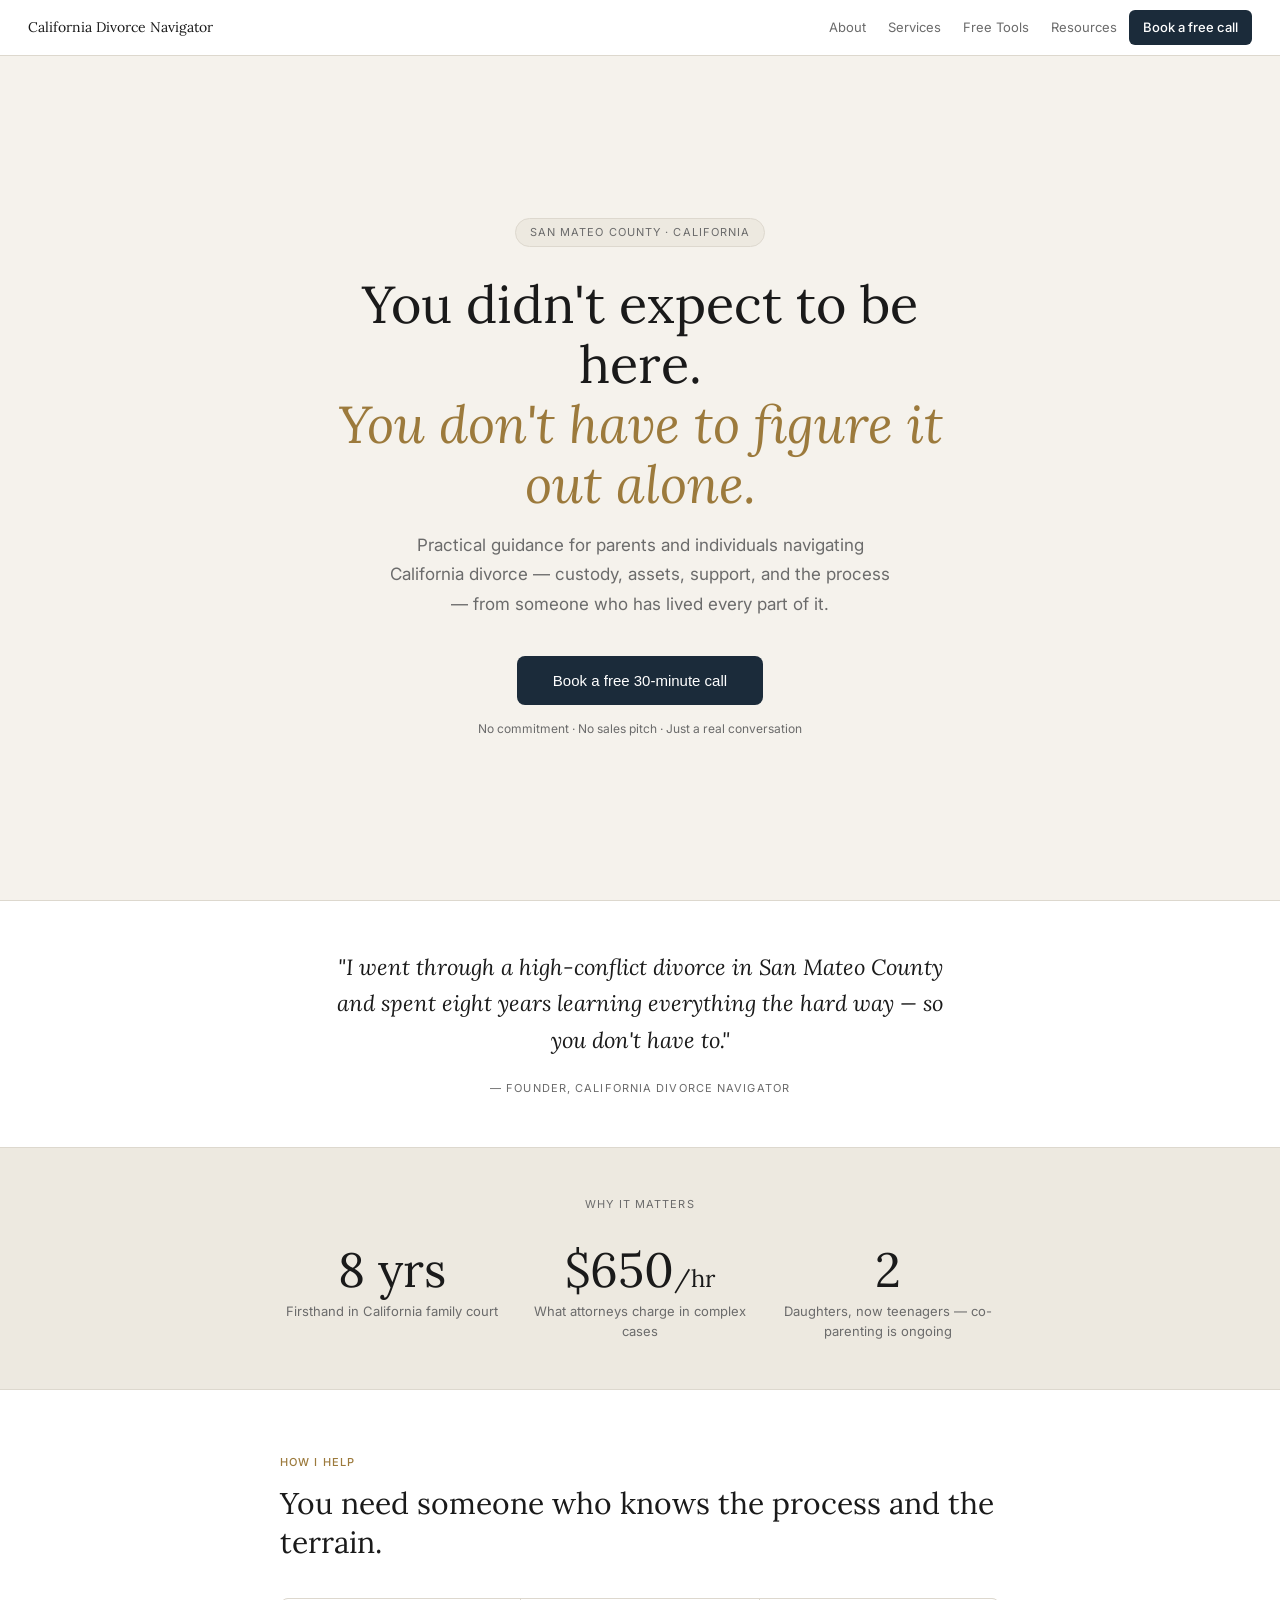
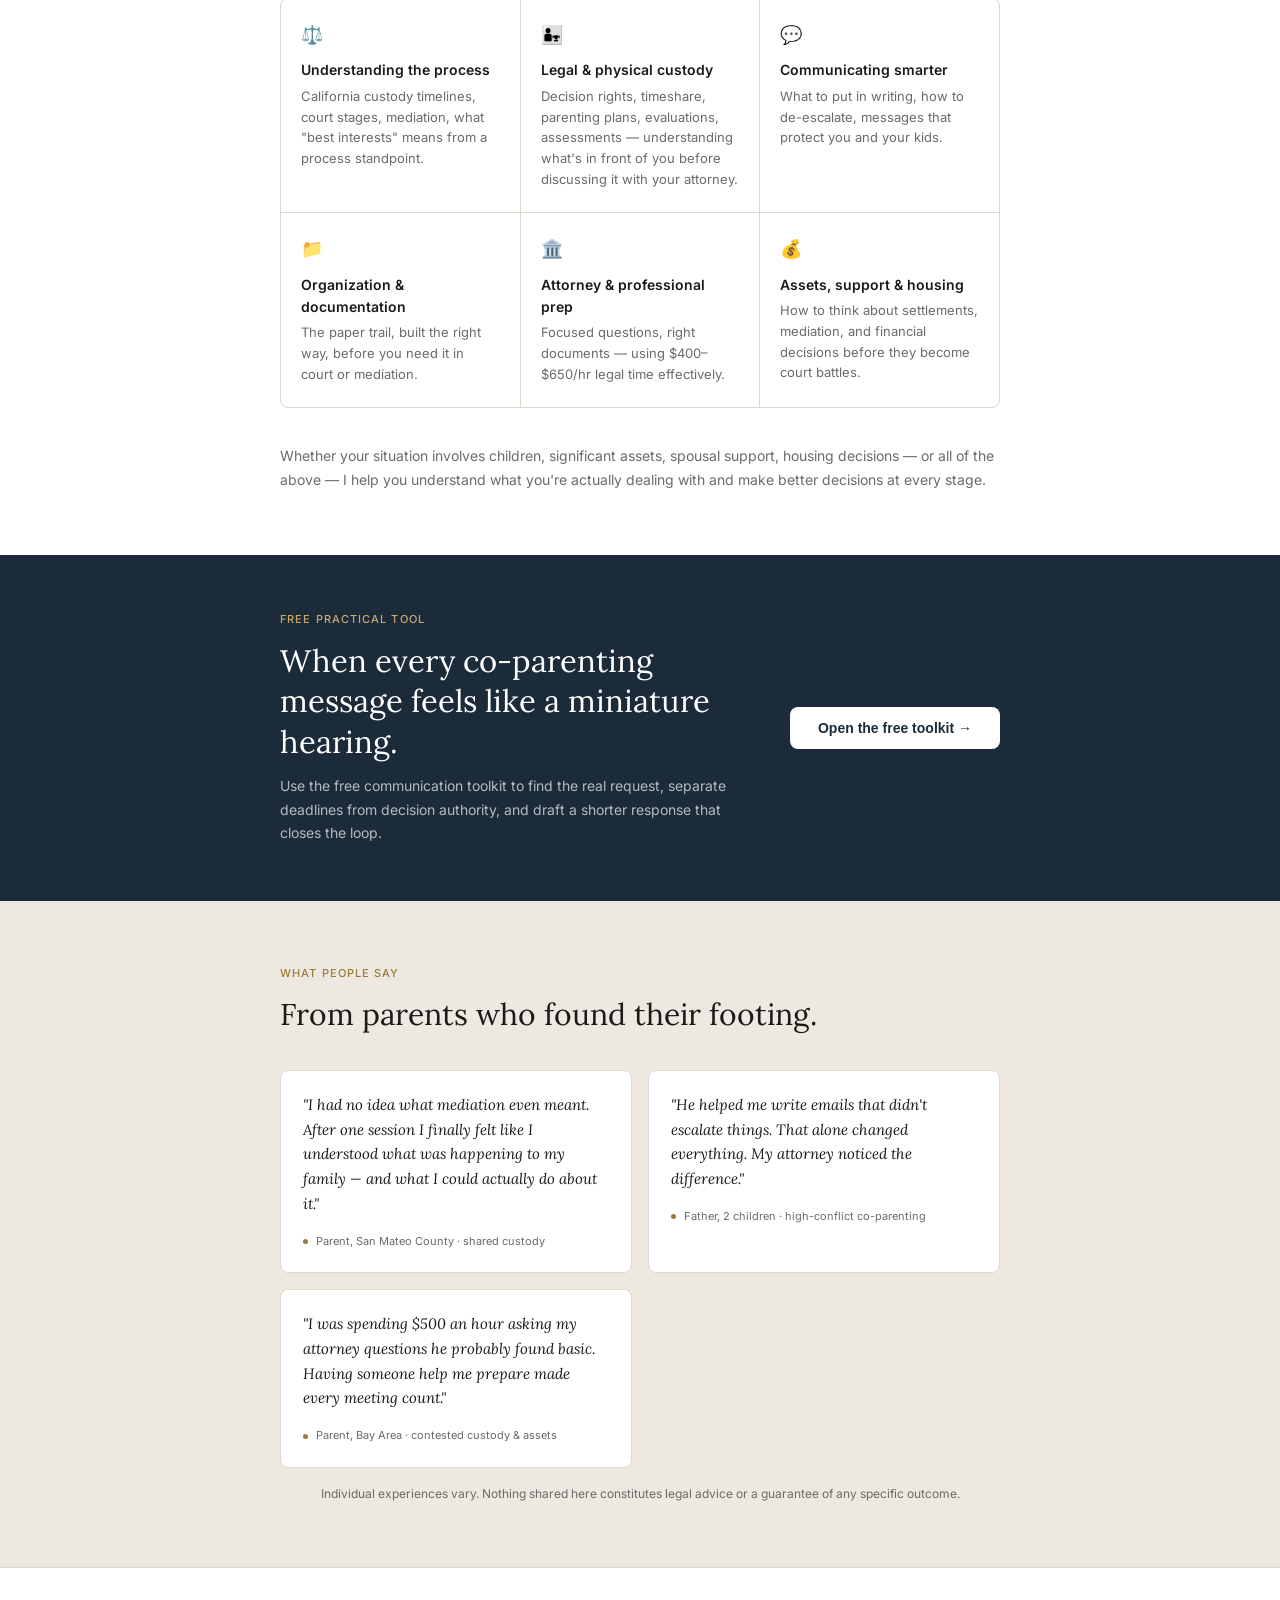
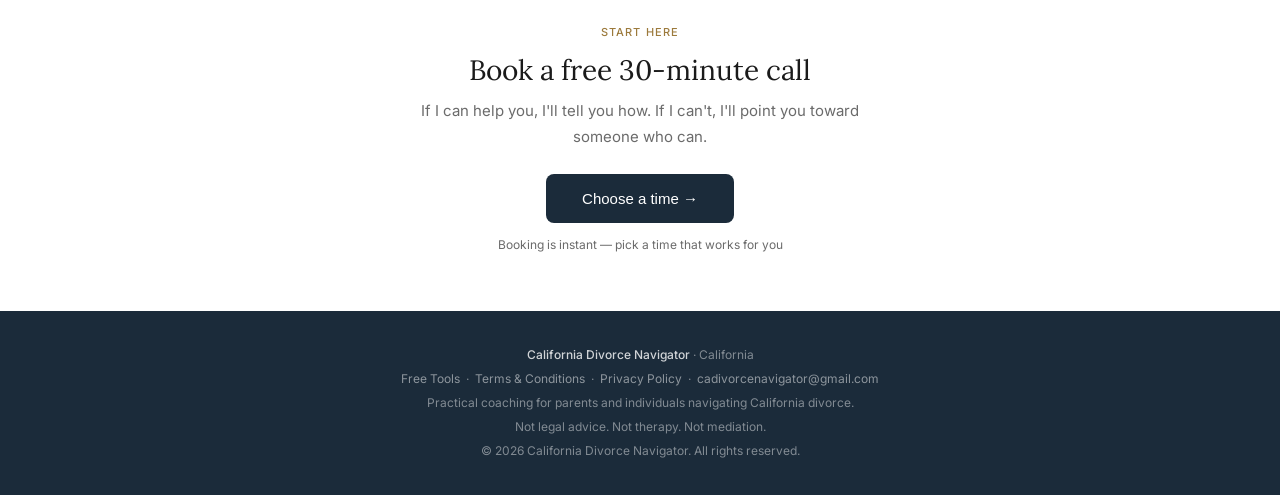
==== commit 2d7e540b: "Add free co-parenting communication tools funnel" ====
--- a/index.html
+++ b/index.html
@@ -3,7 +3,8 @@
 <head>
 <meta charset="UTF-8">
 <meta name="viewport" content="width=device-width, initial-scale=1.0">
-<title>California Divorce Navigator — Coaching for Parents</title>
+<title>California Divorce Navigator — Coaching and Free Tools for Parents</title>
+<meta name="description" content="Practical California divorce coaching and free tools for custody, high-conflict co-parenting communication, organization, attorney preparation, assets, and support.">
 <style>
 @import url('https://fonts.googleapis.com/css2?family=Inter:wght@300;400;500;600&family=Lora:ital,wght@0,400;0,500;1,400&display=swap');
 *, *::before, *::after { box-sizing: border-box; margin: 0; padding: 0; }
@@ -95,9 +96,42 @@
 .resource p { font-size: 13px; color: var(--muted); line-height: 1.55; }
 .resource-group-label { font-size: 11px; letter-spacing: 0.1em; text-transform: uppercase; color: var(--muted); font-weight: 500; margin: 28px 0 4px; }
 
+.tool-teaser { background: var(--navy); padding: 56px 24px; }
+.tool-teaser-inner { max-width: var(--max); margin: 0 auto; display: grid; grid-template-columns: 1.35fr 0.65fr; gap: 36px; align-items: center; }
+.tool-teaser .section-eyebrow { color: var(--gold-light); }
+.tool-teaser h2 { font-family: 'Lora', serif; color: var(--white); font-size: clamp(23px, 4vw, 31px); font-weight: 400; line-height: 1.3; margin-bottom: 12px; }
+.tool-teaser p { color: rgba(255,255,255,0.68); font-size: 14px; line-height: 1.7; }
+.tool-teaser-action { text-align: right; }
+.tool-teaser-action .btn-cta { text-align: center; }
+
+.tool-intro { background: var(--white); border: 1px solid var(--border); border-radius: var(--radius); padding: 24px; margin: 26px 0; }
+.tool-intro h3 { font-family: 'Lora', serif; font-size: 20px; font-weight: 400; color: var(--text); margin-bottom: 8px; }
+.tool-intro p { font-size: 14px; color: var(--muted); line-height: 1.7; }
+.tool-fit { list-style: none; margin: 18px 0 0; display: grid; grid-template-columns: 1fr 1fr; gap: 8px 18px; }
+.tool-fit li { font-size: 13px; color: var(--text); padding: 8px 0 8px 22px; position: relative; border-bottom: 1px solid var(--border); }
+.tool-fit li::before { content: '✓'; position: absolute; left: 0; color: var(--gold); font-weight: 600; }
+.tool-steps { display: grid; grid-template-columns: 1fr 1fr; gap: 10px; margin: 20px 0 28px; }
+.tool-step { background: var(--cream-dark); border: 1px solid var(--border); border-radius: var(--radius); padding: 18px; }
+.tool-step-num { font-size: 11px; color: var(--gold); font-weight: 600; letter-spacing: 0.08em; margin-bottom: 8px; }
+.tool-step h4 { font-size: 14px; color: var(--text); margin-bottom: 4px; }
+.tool-step p { font-size: 13px; color: var(--muted); line-height: 1.55; }
+.tool-download { display: flex; gap: 10px; flex-wrap: wrap; margin-bottom: 12px; }
+.tool-download .hero-btn { padding: 13px 20px; font-size: 14px; }
+.btn-outline { display: inline-block; color: var(--navy); border: 1px solid var(--navy); padding: 12px 19px; border-radius: var(--radius); font-size: 14px; font-weight: 500; text-decoration: none; }
+.tool-note { font-size: 12px; color: var(--muted); line-height: 1.6; }
+
 .cta-box { background: var(--navy); border-radius: var(--radius); padding: 36px 28px; text-align: center; margin-top: 48px; }
 .cta-box h3 { font-family: 'Lora', serif; font-size: 22px; color: var(--white); margin-bottom: 8px; font-weight: 400; }
 .cta-box p { font-size: 14px; color: rgba(255,255,255,0.6); margin-bottom: 22px; }
+
+.intake-box { background: var(--white); border: 1px solid var(--border); border-radius: var(--radius); padding: 28px 24px; margin-top: 36px; }
+.intake-box h3 { font-family: 'Lora', serif; font-size: 19px; color: var(--text); margin-bottom: 6px; font-weight: 400; }
+.intake-row { margin-bottom: 14px; display: flex; flex-direction: column; gap: 6px; }
+.intake-row label { font-size: 13px; color: var(--text); font-weight: 500; }
+.intake-row .req { color: var(--gold); margin-left: 2px; }
+.intake-row input, .intake-row select, .intake-row textarea { font-family: 'Inter', sans-serif; font-size: 14px; padding: 10px 12px; border: 1px solid var(--border); border-radius: 6px; background: var(--cream); color: var(--text); resize: vertical; }
+.intake-row input:focus, .intake-row select:focus, .intake-row textarea:focus { outline: none; border-color: var(--gold); }
+.intake-error { color: #A33; font-size: 13px; margin-bottom: 12px; }
 .btn-cta { display: inline-block; background: var(--white); color: var(--navy); padding: 13px 28px; border-radius: var(--radius); font-size: 14px; font-weight: 600; border: none; cursor: pointer; transition: opacity 0.15s; text-decoration: none; }
 .btn-cta:hover { opacity: 0.9; }
 
@@ -137,6 +171,10 @@
 .cta-box { padding: 28px 20px; }
 .btn-cta { display: block; width: 100%; }
 .calendly-modal { height: 92vh; }
+.tool-teaser-inner { grid-template-columns: 1fr; gap: 22px; }
+.tool-teaser-action { text-align: left; }
+.tool-teaser-action .btn-cta { display: inline-block; width: auto; }
+.tool-fit, .tool-steps { grid-template-columns: 1fr; }
 }
 
 /* CALENDLY LOADER */
@@ -194,6 +232,7 @@
 <div class="nav-links">
 <a onclick="show('about')">About</a>
 <a onclick="show('services')">Services</a>
+<a onclick="show('tools')">Free Tools</a>
 <a onclick="show('resources')">Resources</a>
 <a onclick="openCalendly()" class="nav-cta">Book a free call</a>
 </div>
@@ -209,6 +248,7 @@
 <a onclick="show('home');closeMenu()">Home</a>
 <a onclick="show('about');closeMenu()">About</a>
 <a onclick="show('services');closeMenu()">Services</a>
+<a onclick="show('tools');closeMenu()">Free Tools</a>
 <a onclick="show('resources');closeMenu()">Resources</a>
 <a onclick="closeMenu();openCalendly()">Book a free call</a>
 </div>
@@ -262,6 +302,17 @@
 </div>
 </div>
 
+<div class="tool-teaser">
+<div class="tool-teaser-inner">
+<div>
+<div class="section-eyebrow">Free practical tool</div>
+<h2>When every co-parenting message feels like a miniature hearing.</h2>
+<p>Use the free communication toolkit to find the real request, separate deadlines from decision authority, and draft a shorter response that closes the loop.</p>
+</div>
+<div class="tool-teaser-action"><button class="btn-cta" onclick="show('tools')">Open the free toolkit →</button></div>
+</div>
+</div>
+
 <div class="testimonials">
 <div class="testimonials-inner">
 <div class="section-eyebrow">What people say</div>
@@ -291,6 +342,46 @@
 <p class="body-p" style="margin-bottom:24px">If I can help you, I'll tell you how. If I can't, I'll point you toward someone who can.</p>
 <button class="hero-btn" onclick="openCalendly()">Choose a time →</button>
 <p class="hero-note" style="margin-top:12px">Booking is instant — pick a time that works for you</p>
+</div>
+</div>
+</section>
+
+<!-- FREE TOOLS -->
+<section id="tools">
+<div class="page-content">
+<div class="label">Free tools</div>
+<div class="section-title">Start with the message in front of you.</div>
+<p class="body-p">This free toolkit is for parents dealing with difficult co-parenting messages, response deadlines, repeated conflict, or uncertainty about what a custody order actually requires. It helps you organize the problem before you reply or spend professional time on it.</p>
+
+<div class="tool-intro">
+<h3>The Co-Parenting Communication Toolkit</h3>
+<p>Built from years of high-conflict co-parenting experience and a structured review of real communication patterns. It is practical organization and communication support—not legal advice.</p>
+<ul class="tool-fit">
+<li>Every message feels like a miniature hearing</li>
+<li>You are unsure whether a deadline is real</li>
+<li>You over-explain and invite another argument</li>
+<li>You avoid legitimate requests because of the conflict cost</li>
+</ul>
+</div>
+
+<div class="resource-group-label">The four-step quick method</div>
+<div class="tool-steps">
+<div class="tool-step"><div class="tool-step-num">STEP 01</div><h4>Find the smallest decision</h4><p>What exactly are you being asked to agree to, decline, provide, or do—and by when?</p></div>
+<div class="tool-step"><div class="tool-step-num">STEP 02</div><h4>Separate procedure from authority</h4><p>A duty to respond is not necessarily a duty to agree. Check the controlling provision and its exceptions.</p></div>
+<div class="tool-step"><div class="tool-step-num">STEP 03</div><h4>Decompose the message</h4><p>Sort each part into Answer, Verify, Ignore, or Separate so pressure does not dictate your reasoning.</p></div>
+<div class="tool-step"><div class="tool-step-num">STEP 04</div><h4>Choose a closed disposition</h4><p>Agree, do not agree, need information, will comply, or not applicable—then add only the necessary next step.</p></div>
+</div>
+
+<div class="tool-download">
+<a class="hero-btn" href="downloads/co-parenting-communication-worksheets.zip" download>Download the 5 worksheets</a>
+<a class="btn-outline" href="downloads/closed-loop-client-playbook.md" download>Download the client playbook</a>
+</div>
+<p class="tool-note">Includes an Order Map, Thread Decomposition worksheet, Observable Pattern Register, Closed Response Builder, and Escalation Brief. Do not put sensitive records or children’s identifying information into a worksheet you plan to share.</p>
+
+<div class="cta-box">
+<h3>The tools help you see the pattern. A conversation helps you apply it.</h3>
+<p>Bring the part that feels most confusing or urgent. We can identify the immediate pressure point, the larger picture around it, and the right next step.</p>
+<button class="btn-cta" onclick="openCalendly()">Book a free 30-minute call →</button>
 </div>
 </div>
 </section>
@@ -349,9 +440,48 @@
 
 <p style="font-size:13px;color:var(--muted);margin-top:20px;padding:14px 16px;background:var(--cream);border-radius:var(--radius);border:1px solid var(--border)">This service is not legal, financial, or mental health advice. I help you prepare and make better decisions when dealing with the professionals on your team.</p>
 
+<div class="intake-box" id="intakeBox">
+<h3>Tell me a bit about your situation</h3>
+<p style="font-size:13px;color:var(--muted);margin-bottom:16px">Two minutes now saves time on the call. Nothing here is stored anywhere except your own email draft — this just prepares a message to me.</p>
+<form id="intakeForm" onsubmit="return submitIntake(event)" novalidate>
+  <div class="intake-row">
+    <label for="intakeName">Name<span class="req">*</span></label>
+    <input type="text" id="intakeName" required>
+  </div>
+  <div class="intake-row">
+    <label for="intakeEmail">Email<span class="req">*</span></label>
+    <input type="email" id="intakeEmail" required>
+  </div>
+  <div class="intake-row">
+    <label for="intakeFocus">What's this mainly about?</label>
+    <select id="intakeFocus">
+      <option value="Children / custody">Children / custody</option>
+      <option value="Assets / finances">Assets / finances</option>
+      <option value="Support (child/spousal)">Support (child/spousal)</option>
+      <option value="A mix of the above">A mix of the above</option>
+      <option value="Not sure yet">Not sure yet</option>
+    </select>
+  </div>
+  <div class="intake-row">
+    <label for="intakeUrgency">How urgent does this feel?</label>
+    <select id="intakeUrgency">
+      <option value="Just exploring / early days">Just exploring / early days</option>
+      <option value="Somewhat urgent">Somewhat urgent</option>
+      <option value="Urgent — something's happening now">Urgent — something's happening now</option>
+    </select>
+  </div>
+  <div class="intake-row">
+    <label for="intakeNotes">Anything you want me to know before we talk?</label>
+    <textarea id="intakeNotes" rows="3"></textarea>
+  </div>
+  <p id="intakeError" class="intake-error" style="display:none">Please fill in your name and a valid email.</p>
+  <button type="submit" class="btn-cta">Send this to me →</button>
+</form>
+</div>
+
 <div class="cta-box">
-<h3>Not sure what you need?</h3>
-<p>Start with the free call. That's what it's for.</p>
+<h3>Prefer to just pick a time?</h3>
+<p>Skip the form — the free call covers the same ground either way.</p>
 <button class="btn-cta" onclick="openCalendly()">Choose a time →</button>
 </div>
 </div>
@@ -458,6 +588,7 @@
 
 <footer>
 <strong>California Divorce Navigator</strong> · California<br>
+<a onclick="show('tools')">Free Tools</a> &nbsp;·&nbsp;
 <a onclick="show('terms')">Terms & Conditions</a> &nbsp;·&nbsp;
 <a onclick="show('privacy')">Privacy Policy</a> &nbsp;·&nbsp;
 <a href="mailto:cadivorcenavigator@gmail.com">cadivorcenavigator@gmail.com</a><br>
@@ -468,6 +599,38 @@
 
 <script>
 const CALENDLY_URL = 'https://calendly.com/joshguharoy123/30min';
+const INTAKE_EMAIL = 'cadivorcenavigator@gmail.com';
+
+function submitIntake(event) {
+  event.preventDefault();
+  const name = document.getElementById('intakeName').value.trim();
+  const email = document.getElementById('intakeEmail').value.trim();
+  const focus = document.getElementById('intakeFocus').value;
+  const urgency = document.getElementById('intakeUrgency').value;
+  const notes = document.getElementById('intakeNotes').value.trim();
+  const errorEl = document.getElementById('intakeError');
+
+  const emailOk = /^[^\s@]+@[^\s@]+\.[^\s@]+$/.test(email);
+  if (!name || !emailOk) {
+    errorEl.style.display = 'block';
+    return false;
+  }
+  errorEl.style.display = 'none';
+
+  const subject = encodeURIComponent('New intake: ' + name + ' — ' + focus);
+  const bodyLines = [
+    'Name: ' + name,
+    'Email: ' + email,
+    'Focus: ' + focus,
+    'Urgency: ' + urgency,
+    '',
+    'Notes:',
+    notes || '(none)'
+  ];
+  const body = encodeURIComponent(bodyLines.join('\n'));
+  window.location.href = 'mailto:' + INTAKE_EMAIL + '?subject=' + subject + '&body=' + body;
+  return false;
+}
 
 function openCalendly() {
 // Reset checkbox and button each time
@@ -512,6 +675,7 @@
 function show(id) {
 document.querySelectorAll('section').forEach(s => s.classList.remove('active'));
 document.getElementById(id).classList.add('active');
+if (window.location.hash !== '#' + id) history.replaceState(null, '', '#' + id);
 window.scrollTo({ top: 0, behavior: 'smooth' });
 closeMenu();
 return false;
@@ -524,6 +688,11 @@
 function toggleMenu() {
 document.getElementById('mobileMenu').classList.toggle('open');
 }
+
+window.addEventListener('DOMContentLoaded', function() {
+const requested = window.location.hash.replace('#', '');
+if (requested && document.getElementById(requested)) show(requested);
+});
 </script>
 </body>
 </html>
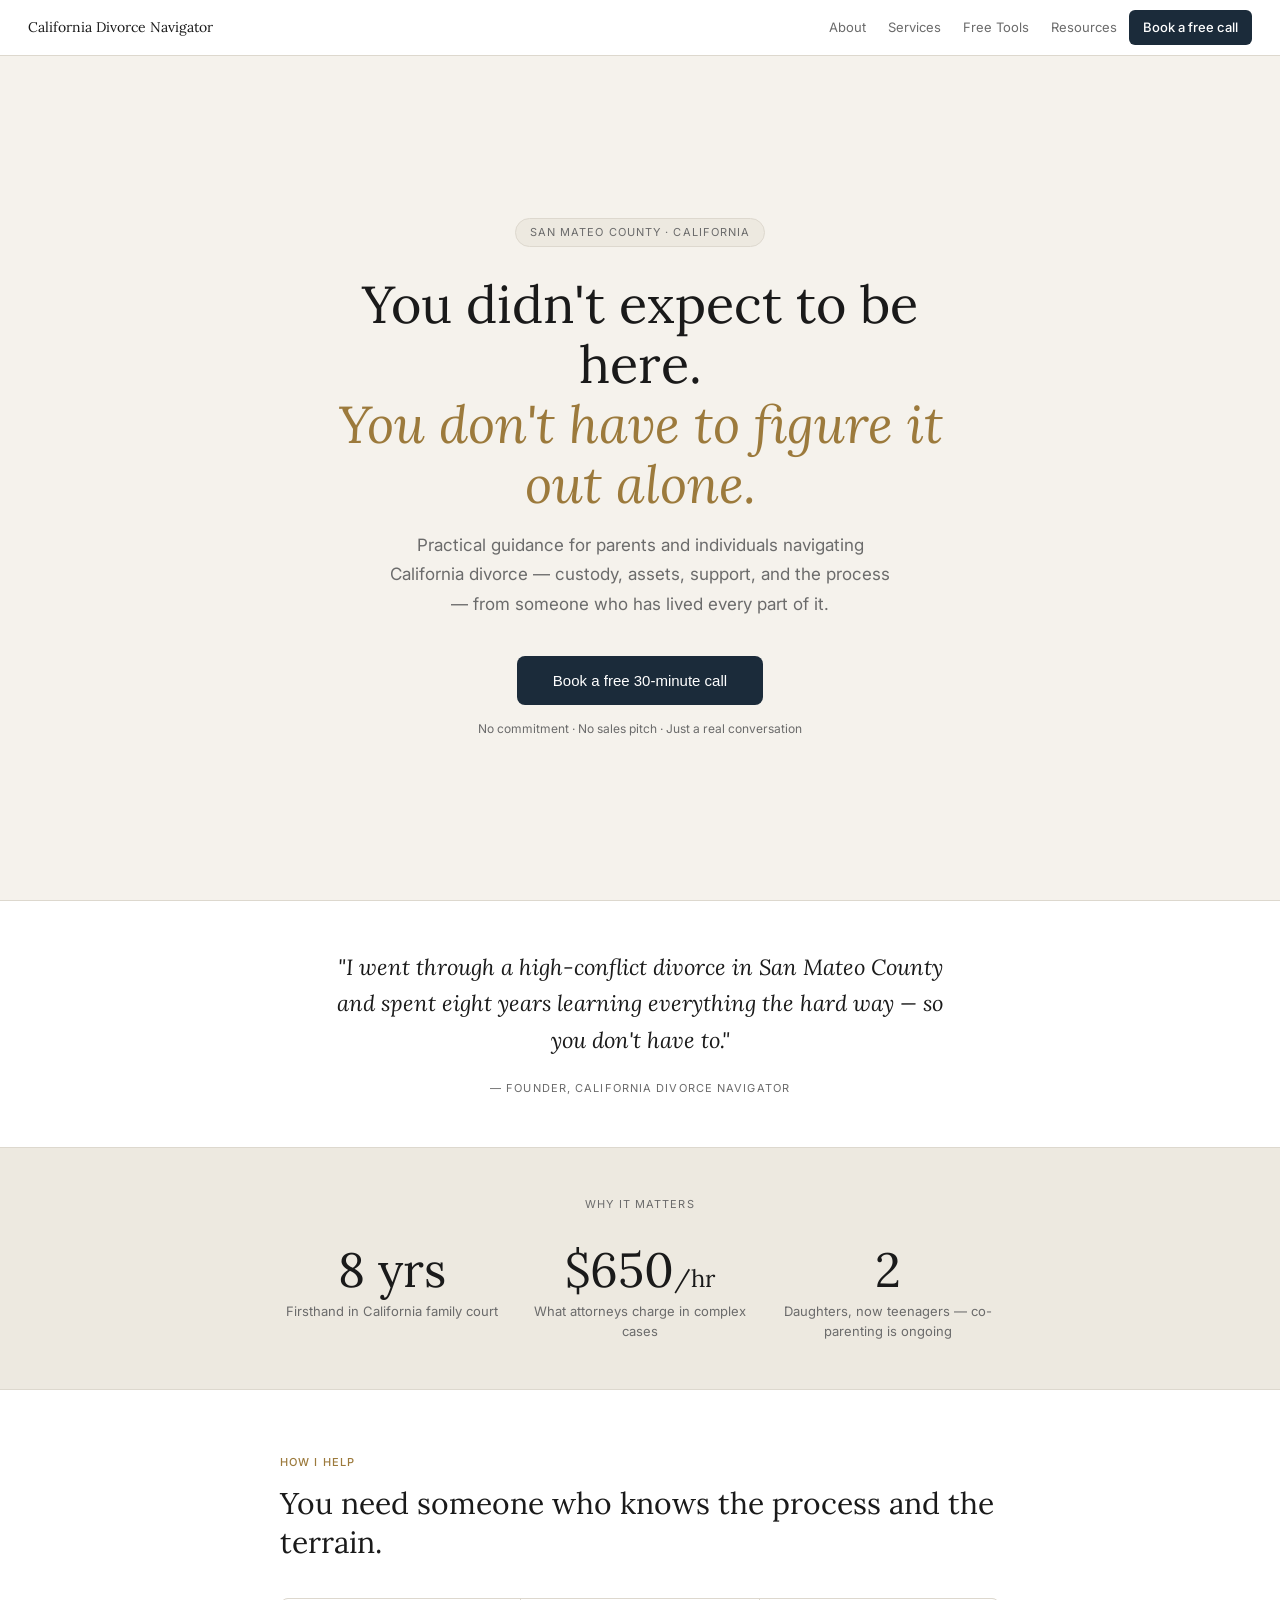
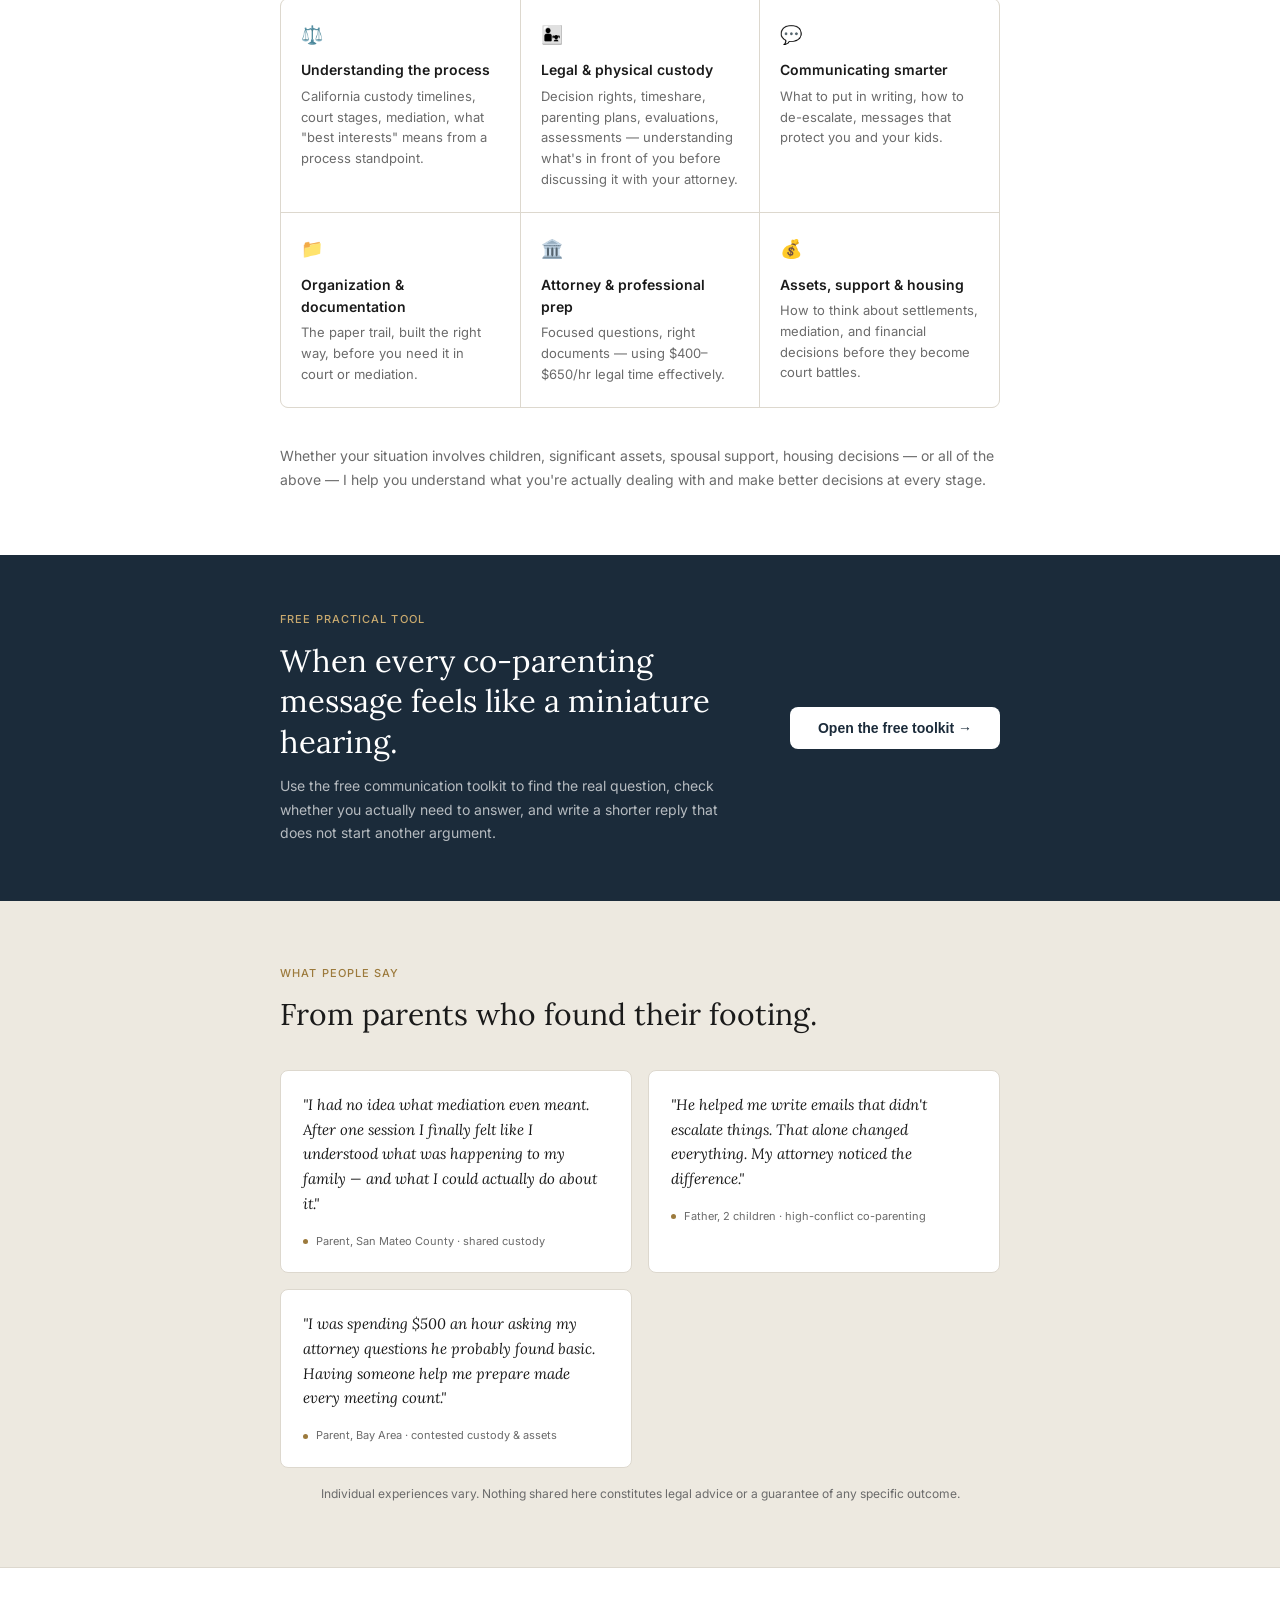
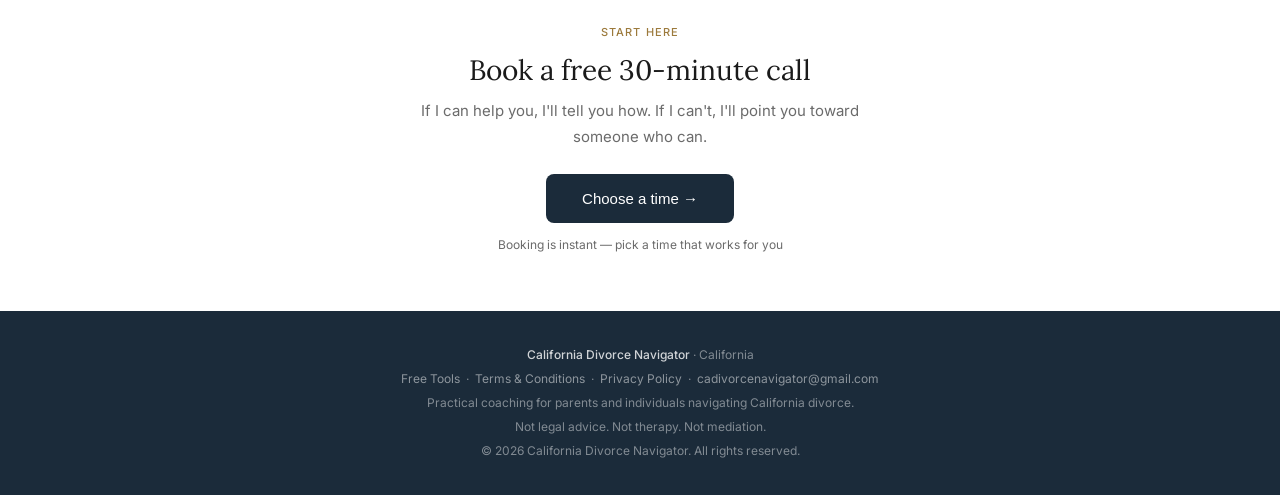
==== commit 30525c2f: "Rewrite free tools in clear everyday language" ====
--- a/index.html
+++ b/index.html
@@ -307,7 +307,7 @@
 <div>
 <div class="section-eyebrow">Free practical tool</div>
 <h2>When every co-parenting message feels like a miniature hearing.</h2>
-<p>Use the free communication toolkit to find the real request, separate deadlines from decision authority, and draft a shorter response that closes the loop.</p>
+<p>Use the free communication toolkit to find the real question, check whether you actually need to answer, and write a shorter reply that does not start another argument.</p>
 </div>
 <div class="tool-teaser-action"><button class="btn-cta" onclick="show('tools')">Open the free toolkit →</button></div>
 </div>
@@ -351,11 +351,11 @@
 <div class="page-content">
 <div class="label">Free tools</div>
 <div class="section-title">Start with the message in front of you.</div>
-<p class="body-p">This free toolkit is for parents dealing with difficult co-parenting messages, response deadlines, repeated conflict, or uncertainty about what a custody order actually requires. It helps you organize the problem before you reply or spend professional time on it.</p>
+<p class="body-p">This free toolkit is for parents who dread opening the next co-parenting message. It can help when a message is long, blaming, confusing, marked urgent, or mixes several issues together. Use it to slow things down, see the real question, and decide what to do next.</p>
 
 <div class="tool-intro">
 <h3>The Co-Parenting Communication Toolkit</h3>
-<p>Built from years of high-conflict co-parenting experience and a structured review of real communication patterns. It is practical organization and communication support—not legal advice.</p>
+<p>Built from years of high-conflict co-parenting experience and a careful review of real message patterns. It gives you a simple way to think before you reply. It does not tell you what your legal rights are.</p>
 <ul class="tool-fit">
 <li>Every message feels like a miniature hearing</li>
 <li>You are unsure whether a deadline is real</li>
@@ -364,23 +364,23 @@
 </ul>
 </div>
 
-<div class="resource-group-label">The four-step quick method</div>
+<div class="resource-group-label">Four questions to ask before you reply</div>
 <div class="tool-steps">
-<div class="tool-step"><div class="tool-step-num">STEP 01</div><h4>Find the smallest decision</h4><p>What exactly are you being asked to agree to, decline, provide, or do—and by when?</p></div>
-<div class="tool-step"><div class="tool-step-num">STEP 02</div><h4>Separate procedure from authority</h4><p>A duty to respond is not necessarily a duty to agree. Check the controlling provision and its exceptions.</p></div>
-<div class="tool-step"><div class="tool-step-num">STEP 03</div><h4>Decompose the message</h4><p>Sort each part into Answer, Verify, Ignore, or Separate so pressure does not dictate your reasoning.</p></div>
-<div class="tool-step"><div class="tool-step-num">STEP 04</div><h4>Choose a closed disposition</h4><p>Agree, do not agree, need information, will comply, or not applicable—then add only the necessary next step.</p></div>
+<div class="tool-step"><div class="tool-step-num">QUESTION 01</div><h4>What are they actually asking me?</h4><p>Write the real question in one sentence. If you cannot do that, ask for the missing date, cost, document, or details.</p></div>
+<div class="tool-step"><div class="tool-step-num">QUESTION 02</div><h4>Do I need to answer—and by when?</h4><p>Check where the deadline comes from. “Urgent” in a subject line does not always mean there is a real emergency.</p></div>
+<div class="tool-step"><div class="tool-step-num">QUESTION 03</div><h4>Who gets to decide?</h4><p>Look at the exact words in your court order. If the meaning is unclear or the decision is important, ask your lawyer.</p></div>
+<div class="tool-step"><div class="tool-step-num">QUESTION 04</div><h4>What is my clear answer?</h4><p>Yes, no, I need more information, or I will do this. Add one next step, then stop writing.</p></div>
 </div>
 
 <div class="tool-download">
 <a class="hero-btn" href="downloads/co-parenting-communication-worksheets.zip" download>Download the 5 worksheets</a>
-<a class="btn-outline" href="downloads/closed-loop-client-playbook.md" download>Download the client playbook</a>
-</div>
-<p class="tool-note">Includes an Order Map, Thread Decomposition worksheet, Observable Pattern Register, Closed Response Builder, and Escalation Brief. Do not put sensitive records or children’s identifying information into a worksheet you plan to share.</p>
+<a class="btn-outline" href="downloads/clear-reply-co-parenting-guide.md" download>Download the clear-reply guide</a>
+</div>
+<p class="tool-note">Includes five simple worksheets: Understand Your Order, Break Down a Difficult Message, Message Pattern Log, Write a Clear Reply, and Prepare to Ask a Professional for Help. Do not include children’s names or private records in anything you plan to share.</p>
 
 <div class="cta-box">
-<h3>The tools help you see the pattern. A conversation helps you apply it.</h3>
-<p>Bring the part that feels most confusing or urgent. We can identify the immediate pressure point, the larger picture around it, and the right next step.</p>
+<h3>A worksheet can help you think. A conversation can help you move forward.</h3>
+<p>Bring the message, decision, or part of the process that feels hardest right now. We will start there and work out a practical next step.</p>
 <button class="btn-cta" onclick="openCalendly()">Book a free 30-minute call →</button>
 </div>
 </div>
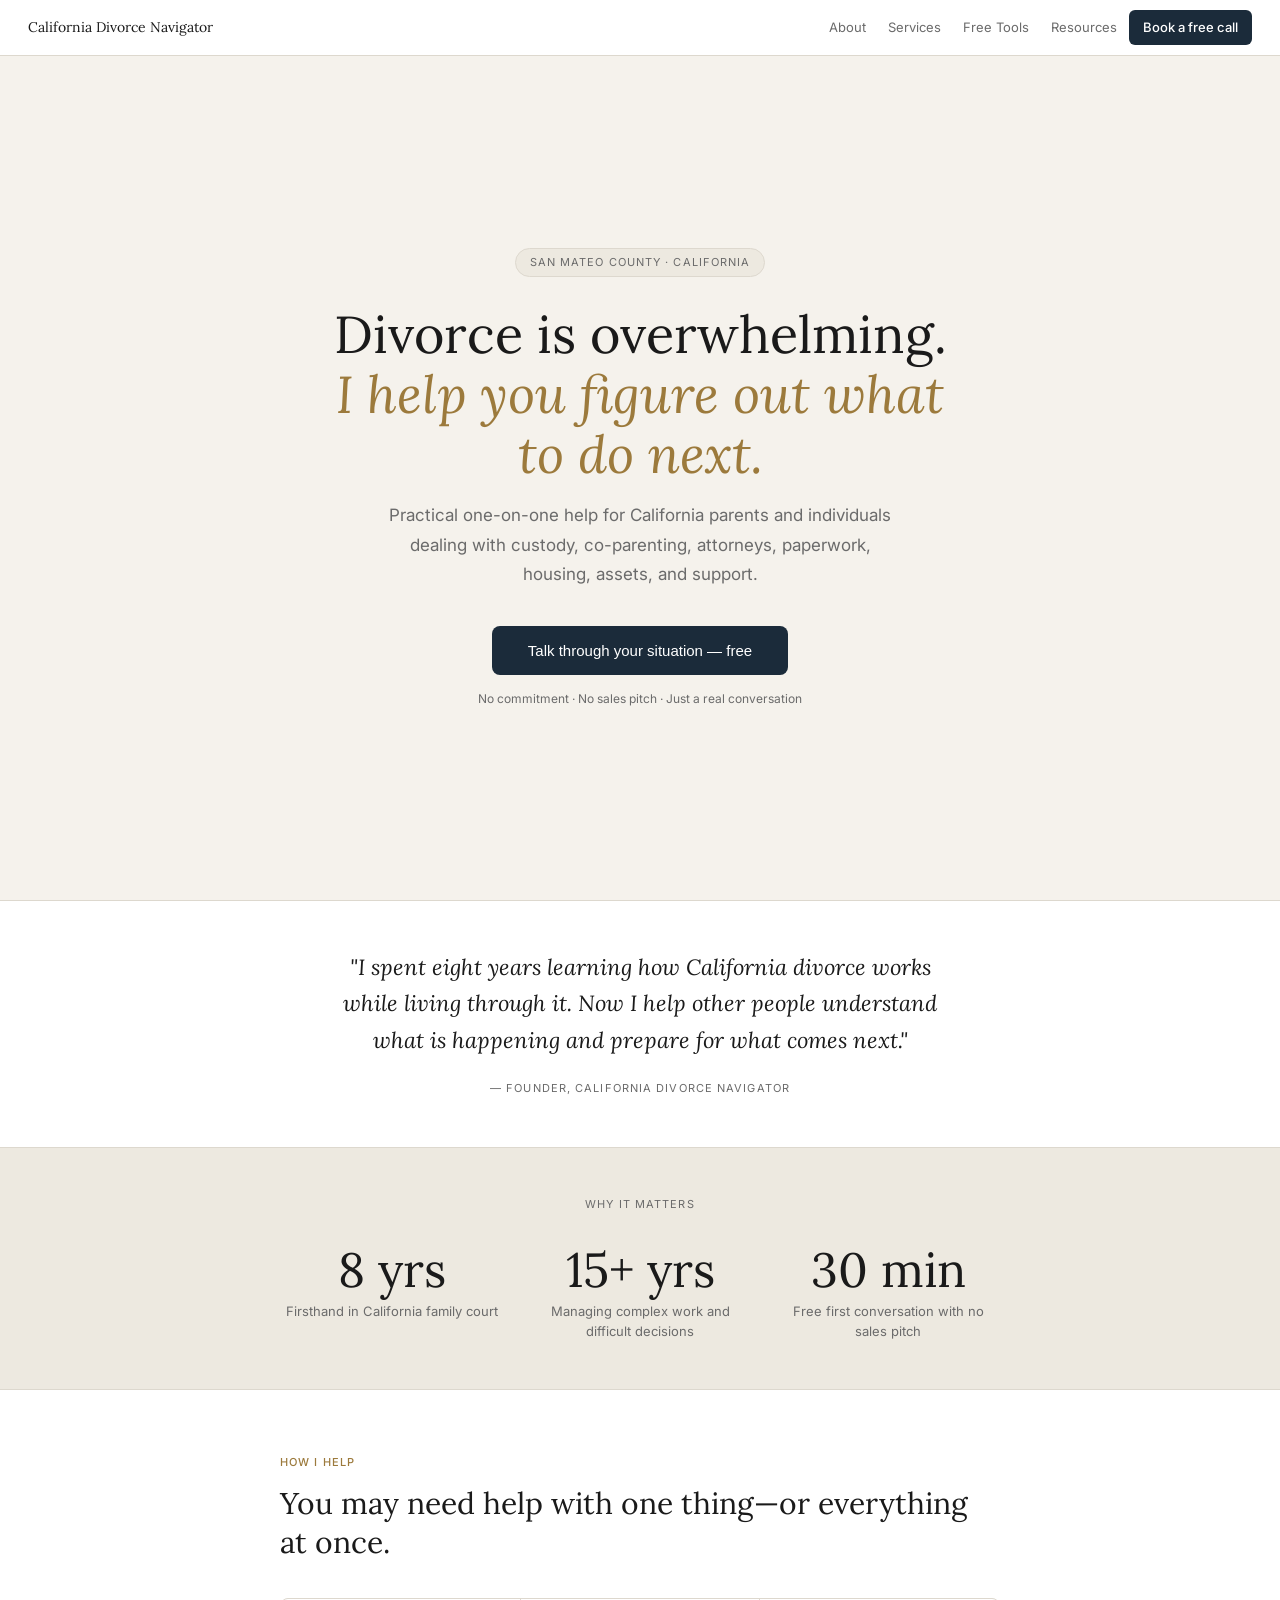
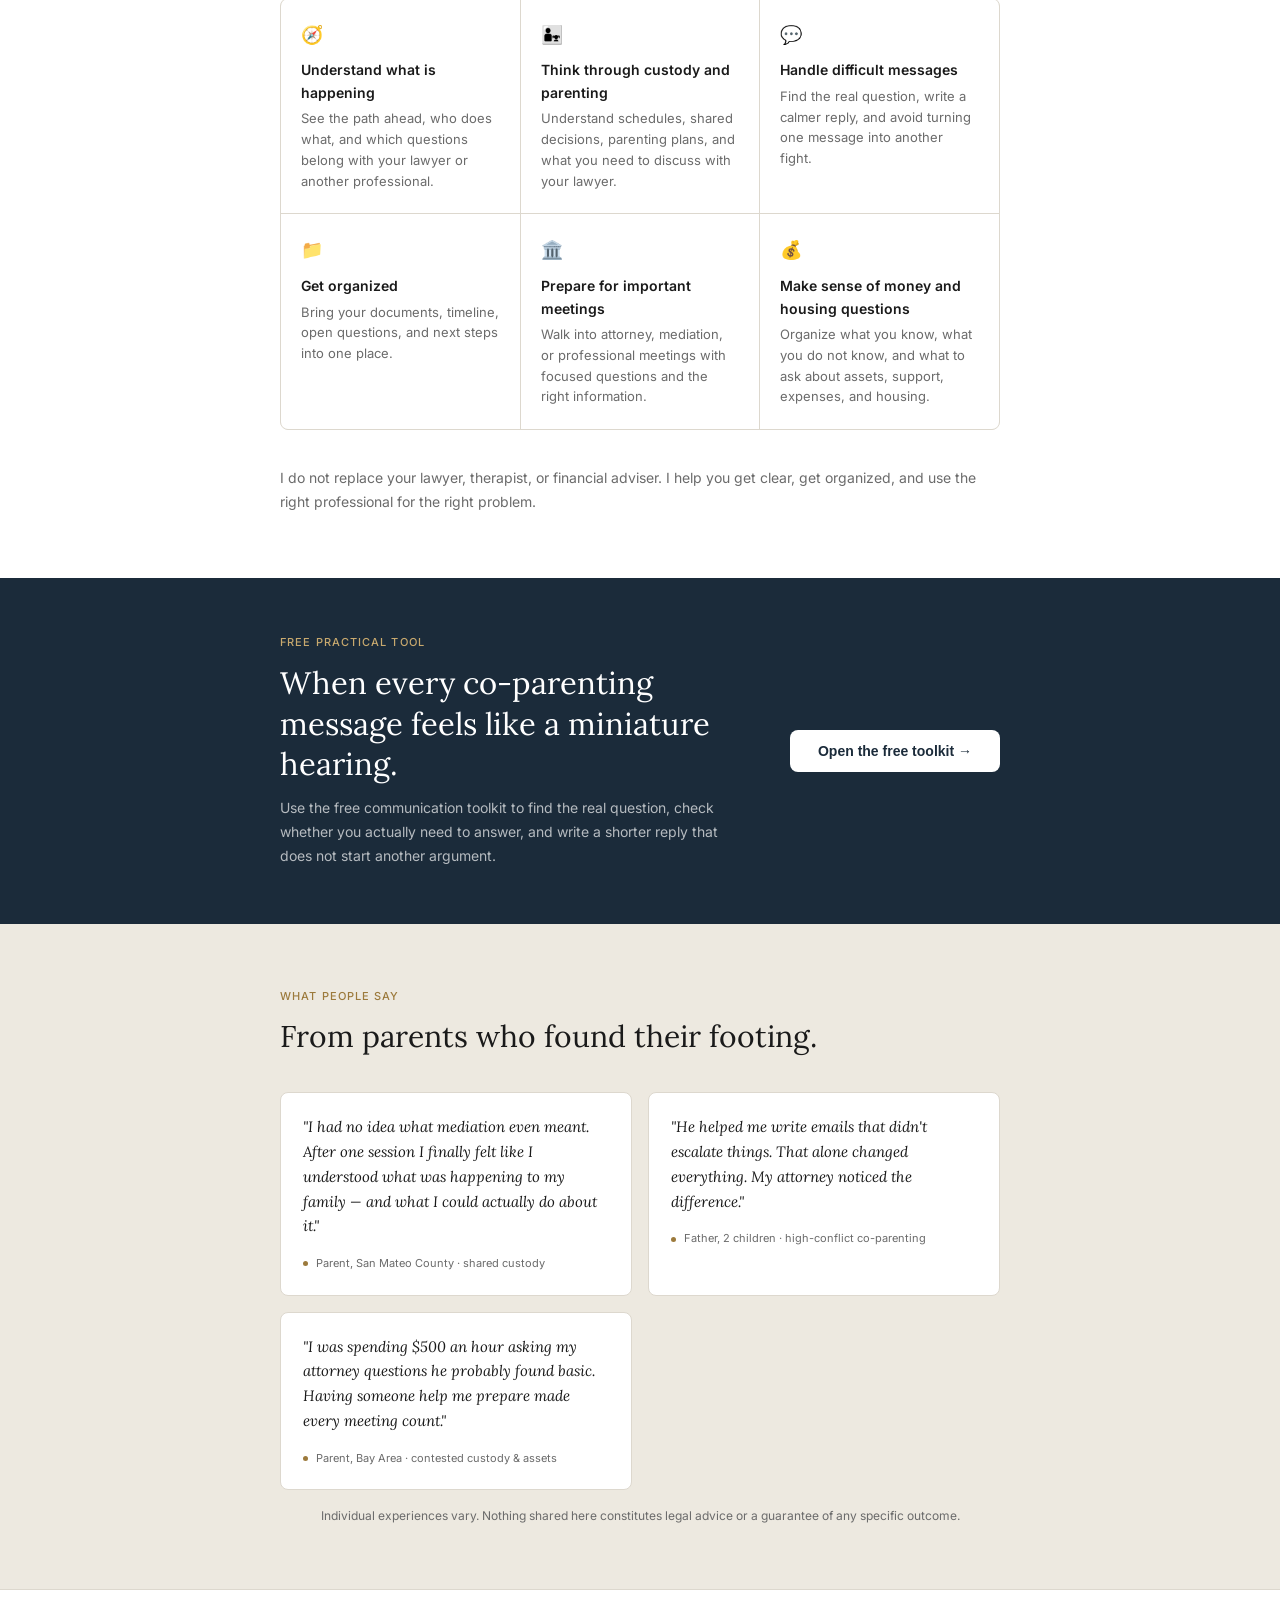
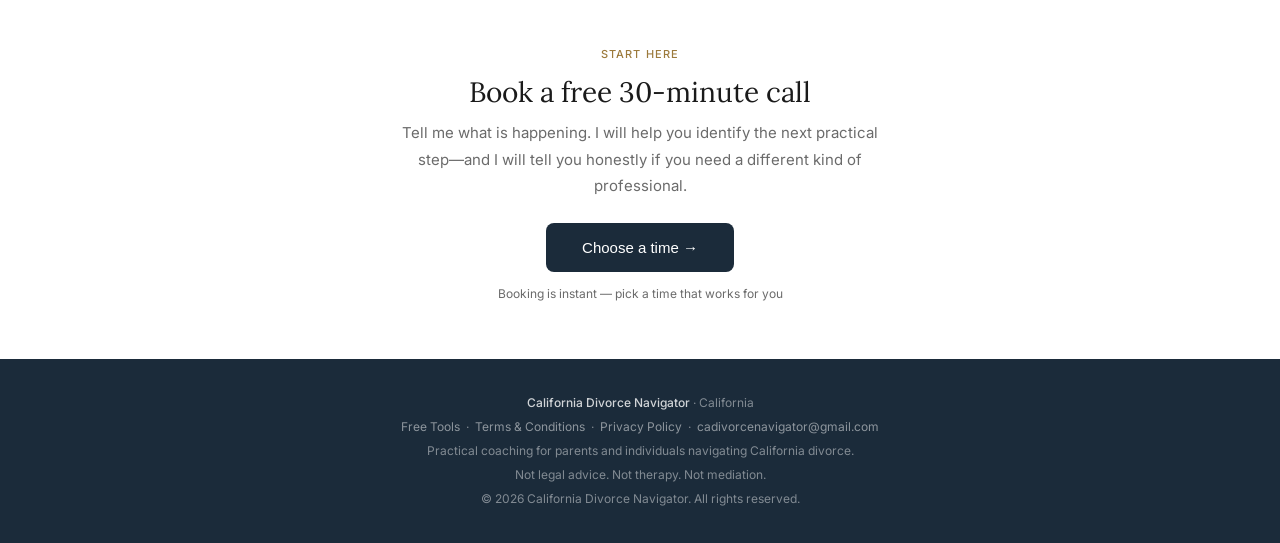
==== commit 26f7b988: "Simplify site and add practical lead guides" ====
--- a/index.html
+++ b/index.html
@@ -3,8 +3,12 @@
 <head>
 <meta charset="UTF-8">
 <meta name="viewport" content="width=device-width, initial-scale=1.0">
-<title>California Divorce Navigator — Coaching and Free Tools for Parents</title>
-<meta name="description" content="Practical California divorce coaching and free tools for custody, high-conflict co-parenting communication, organization, attorney preparation, assets, and support.">
+<title>California Divorce Navigator — Practical Help With What Comes Next</title>
+<meta name="description" content="Plain-language, one-on-one help for California divorce, difficult co-parenting messages, paperwork, and preparation for attorney meetings. Free first call and free tools.">
+<meta property="og:title" content="California Divorce Navigator — Practical Help With What Comes Next">
+<meta property="og:description" content="Get clear, get organized, and prepare for the next step in a California divorce. Free first call and practical tools.">
+<meta property="og:type" content="website">
+<meta property="og:url" content="https://cadivorcenavigator.github.io/california-divorce-navigator/">
 <style>
 @import url('https://fonts.googleapis.com/css2?family=Inter:wght@300;400;500;600&family=Lora:ital,wght@0,400;0,500;1,400&display=swap');
 *, *::before, *::after { box-sizing: border-box; margin: 0; padding: 0; }
@@ -257,14 +261,14 @@
 <section id="home" class="active">
 <div class="hero">
 <div class="hero-badge">San Mateo County · California</div>
-<h1>You didn't expect to be here.<br><em>You don't have to figure it out alone.</em></h1>
-<p class="hero-sub">Practical guidance for parents and individuals navigating California divorce — custody, assets, support, and the process — from someone who has lived every part of it.</p>
-<button class="hero-btn" onclick="openCalendly()">Book a free 30-minute call</button>
+<h1>Divorce is overwhelming.<br><em>I help you figure out what to do next.</em></h1>
+<p class="hero-sub">Practical one-on-one help for California parents and individuals dealing with custody, co-parenting, attorneys, paperwork, housing, assets, and support.</p>
+<button class="hero-btn" onclick="openCalendly()">Talk through your situation — free</button>
 <p class="hero-note">No commitment · No sales pitch · Just a real conversation</p>
 </div>
 
 <div class="quote-band">
-<blockquote>"I went through a high-conflict divorce in San Mateo County and spent eight years learning everything the hard way — so you don't have to."</blockquote>
+<blockquote>"I spent eight years learning how California divorce works while living through it. Now I help other people understand what is happening and prepare for what comes next."</blockquote>
 <cite>— Founder, California Divorce Navigator</cite>
 </div>
 
@@ -276,12 +280,12 @@
 <div class="stat-label">Firsthand in California family court</div>
 </div>
 <div>
-<div class="stat-num">$650<span style="font-size:0.5em">/hr</span></div>
-<div class="stat-label">What attorneys charge in complex cases</div>
+<div class="stat-num">15+ yrs</div>
+<div class="stat-label">Managing complex work and difficult decisions</div>
 </div>
 <div>
-<div class="stat-num">2</div>
-<div class="stat-label">Daughters, now teenagers — co-parenting is ongoing</div>
+<div class="stat-num">30 min</div>
+<div class="stat-label">Free first conversation with no sales pitch</div>
 </div>
 </div>
 </div>
@@ -289,16 +293,16 @@
 <div class="how">
 <div class="how-inner">
 <div class="section-eyebrow">How I help</div>
-<div class="section-h">You need someone who knows the process and the terrain.</div>
+<div class="section-h">You may need help with one thing—or everything at once.</div>
 <div class="help-grid">
-<div class="help-card"><div class="help-icon">⚖️</div><div class="help-title">Understanding the process</div><div class="help-body">California custody timelines, court stages, mediation, what "best interests" means from a process standpoint.</div></div>
-<div class="help-card"><div class="help-icon">👨‍👧</div><div class="help-title">Legal & physical custody</div><div class="help-body">Decision rights, timeshare, parenting plans, evaluations, assessments — understanding what's in front of you before discussing it with your attorney.</div></div>
-<div class="help-card"><div class="help-icon">💬</div><div class="help-title">Communicating smarter</div><div class="help-body">What to put in writing, how to de-escalate, messages that protect you and your kids.</div></div>
-<div class="help-card"><div class="help-icon">📁</div><div class="help-title">Organization & documentation</div><div class="help-body">The paper trail, built the right way, before you need it in court or mediation.</div></div>
-<div class="help-card"><div class="help-icon">🏛️</div><div class="help-title">Attorney & professional prep</div><div class="help-body">Focused questions, right documents — using $400–$650/hr legal time effectively.</div></div>
-<div class="help-card"><div class="help-icon">💰</div><div class="help-title">Assets, support & housing</div><div class="help-body">How to think about settlements, mediation, and financial decisions before they become court battles.</div></div>
-</div>
-<p style="font-size:14px;color:var(--muted);line-height:1.7">Whether your situation involves children, significant assets, spousal support, housing decisions — or all of the above — I help you understand what you're actually dealing with and make better decisions at every stage.</p>
+<div class="help-card"><div class="help-icon">🧭</div><div class="help-title">Understand what is happening</div><div class="help-body">See the path ahead, who does what, and which questions belong with your lawyer or another professional.</div></div>
+<div class="help-card"><div class="help-icon">👨‍👧</div><div class="help-title">Think through custody and parenting</div><div class="help-body">Understand schedules, shared decisions, parenting plans, and what you need to discuss with your lawyer.</div></div>
+<div class="help-card"><div class="help-icon">💬</div><div class="help-title">Handle difficult messages</div><div class="help-body">Find the real question, write a calmer reply, and avoid turning one message into another fight.</div></div>
+<div class="help-card"><div class="help-icon">📁</div><div class="help-title">Get organized</div><div class="help-body">Bring your documents, timeline, open questions, and next steps into one place.</div></div>
+<div class="help-card"><div class="help-icon">🏛️</div><div class="help-title">Prepare for important meetings</div><div class="help-body">Walk into attorney, mediation, or professional meetings with focused questions and the right information.</div></div>
+<div class="help-card"><div class="help-icon">💰</div><div class="help-title">Make sense of money and housing questions</div><div class="help-body">Organize what you know, what you do not know, and what to ask about assets, support, expenses, and housing.</div></div>
+</div>
+<p style="font-size:14px;color:var(--muted);line-height:1.7">I do not replace your lawyer, therapist, or financial adviser. I help you get clear, get organized, and use the right professional for the right problem.</p>
 </div>
 </div>
 
@@ -339,7 +343,7 @@
 <div class="booking-band-inner">
 <div class="label" style="text-align:center">Start here</div>
 <div class="section-title" style="margin-bottom:10px">Book a free 30-minute call</div>
-<p class="body-p" style="margin-bottom:24px">If I can help you, I'll tell you how. If I can't, I'll point you toward someone who can.</p>
+<p class="body-p" style="margin-bottom:24px">Tell me what is happening. I will help you identify the next practical step—and I will tell you honestly if you need a different kind of professional.</p>
 <button class="hero-btn" onclick="openCalendly()">Choose a time →</button>
 <p class="hero-note" style="margin-top:12px">Booking is instant — pick a time that works for you</p>
 </div>
@@ -390,20 +394,19 @@
 <section id="about">
 <div class="page-content">
 <div class="label">About</div>
-<div class="section-title">I have been where you are.</div>
-<div class="pull-quote">"I spent eight years learning how to navigate a process nobody expects to enter. I built this service because I wished a practical guide had existed — one that helped me see the whole picture, not just the next court date."</div>
-<p class="body-p">I went through a long, high-conflict divorce in San Mateo County — court, mediation, custody, financial filings, housing, asset sales, years of co-parenting, and everything in between. I learned how attorneys, mediators, parenting coordinators, private judges, therapists, and financial experts each fit into the process, and how critical it is to use the right professional for the right problem at the right time.</p>
-<p class="body-p">The hardest parts weren't always in the courtroom. They were in the day-to-day — how to communicate without making things worse, how to document without escalating, how to keep your kids out of the middle, how to walk into a $500/hour attorney meeting actually prepared. That's where I can help most.</p>
-<p class="body-p">I have an MBA and more than 15 years managing complex decisions in financial services. That discipline, combined with eight years inside California's family court system as a parent going through it, is what I bring to coaching. I started helping friends informally, then friends of friends. This is the structured version of that help.</p>
+<div class="section-title">I learned this the hard way.</div>
+<div class="pull-quote">"I spent eight years going through divorce in California. I built this service to give other people the practical help I wish I had."</div>
+<p class="body-p">My divorce involved court, mediation, custody, financial paperwork, housing, assets, and years of co-parenting. The process was hard. The daily uncertainty was just as hard: what to do next, what to put in writing, which documents mattered, and which professional to call.</p>
+<p class="body-p">I learned that a lawyer, therapist, mediator, and financial professional each solve different problems. I help people sort out the problem in front of them, prepare useful questions, and arrive at those professional conversations organized.</p>
+<p class="body-p">I also have an MBA and more than 15 years of experience managing complex work in financial services. I began by helping friends. This service is a clearer, more structured version of that practical support.</p>
 <hr>
 <div class="label">What I bring</div>
 <ul class="cred-list">
-<li>Eight years navigating California divorce, family court, and custody — San Mateo County specifically</li>
-<li>Hundreds of hours working with attorneys, mediators, parenting coordinators, therapists, and financial experts</li>
-<li>Lived experience with high-conflict divorce: false allegations, custody evaluations, contested assets, and the long road through it</li>
-<li>Real co-parenting across years — parallel parenting, schedules, school coordination, teenagers</li>
-<li>MBA and 15+ years in financial services — able to decode agreements, support calculations, RSUs, and financial disclosures</li>
-<li>Professional discipline from managing high-stakes, complex decisions under sustained pressure</li>
+<li>Eight years of firsthand experience with California divorce, custody, and family court</li>
+<li>Years of working with lawyers, mediators, therapists, custody professionals, and financial experts</li>
+<li>Real experience with difficult co-parenting, schedules, school decisions, and raising teenagers across two homes</li>
+<li>An MBA and more than 15 years managing complex work in financial services</li>
+<li>A calm, organized approach to decisions that feel urgent or overwhelming</li>
 </ul>
 <div class="cta-box">
 <h3>Talk to me for 30 minutes — no charge</h3>
@@ -418,25 +421,25 @@
 <div class="page-content">
 <div class="label">Services</div>
 <div class="section-title">How I can help</div>
-<p class="body-p">Most people start with a free call to identify the immediate pressure point and the larger picture around it. Whether your situation centers on children, assets, support, or all three — we figure out together what you actually need.</p>
+<p class="body-p">Start with the problem that feels hardest today. We will work out what you can do now, what can wait, and which questions belong with a lawyer or another licensed professional.</p>
 
 <div class="service"><div class="service-head"><span class="service-name">Free discovery call</span><span class="service-tag">No charge · 30 min</span></div><p>Tell me where you are. I'll tell you whether and how I can help. No obligation. Come with whatever feels most confusing or urgent — we'll start there.</p></div>
 
-<div class="service"><div class="service-head"><span class="service-name">Process orientation</span><span class="service-tag">Focused session</span></div><p>California family court is its own world. Court timelines, the role of Family Court Services, what mediation achieves versus what litigation achieves, how motions work, when cases settle versus go to trial. Understanding the map changes how you move through it.</p></div>
-
-<div class="service"><div class="service-head"><span class="service-name">Legal & physical custody, parenting plans</span><span class="service-tag">Focused or ongoing</span></div><p>Legal custody covers decision-making rights — medical, educational, religious. Physical custody covers where the child lives and the timeshare. Both need to be addressed in a parenting plan that's specific enough to hold up when conflict arises. I help you understand what you're agreeing to, what's negotiable, and what the long-term implications are — before you sign anything. This includes navigating brief focused assessments, full custody evaluations, recommending mediators building parenting agreements, and parenting coordinators managing ongoing disputes. Whether your situation is cooperative, contested, or somewhere in between, the goal is a structure that actually works for your children over time.</p></div>
-
-<div class="service"><div class="service-head"><span class="service-name">Communication coaching</span><span class="service-tag">Focused or ongoing</span></div><p>What to put in writing, what to keep off the record, how to write messages that don't become evidence against you. Co-parenting app setup, de-escalation strategies, and how to communicate effectively with attorneys, mediators, and other professionals.</p></div>
-
-<div class="service"><div class="service-head"><span class="service-name">Organization & documentation</span><span class="service-tag">Focused or ongoing</span></div><p>Build the paper trail before you need it. Track incidents, communications, and decisions in a way that's credible, organized, and usable. Know what actually matters versus what doesn't.</p></div>
-
-<div class="service"><div class="service-head"><span class="service-name">Attorney & professional prep</span><span class="service-tag">Focused session</span></div><p>Prepare focused questions, organize the right documents, and walk in ready. Every hour of unprepared attorney time at $400–$650 is money that doesn't have to be spent. Preparation is one of the highest-return investments in this process.</p></div>
-
-<div class="service"><div class="service-head"><span class="service-name">Settlement & mediation strategy</span><span class="service-tag">As needed</span></div><p>How to think about settlement offers, what mediation can and can't achieve, when it makes sense to bring parties to the table versus let the court decide. Not everything has to end in trial — understanding your options changes the decisions you make.</p></div>
-
-<div class="service"><div class="service-head"><span class="service-name">Financial & housing clarity</span><span class="service-tag">As needed</span></div><p>Organize your thinking around disclosures, support calculations, RSUs, asset division, and housing decisions. Not financial advice — clear thinking and organized information so your conversations with attorneys and financial professionals are productive from the first minute.</p></div>
-
-<div class="service"><div class="service-head"><span class="service-name">Keeping the whole picture in view</span><span class="service-tag">Ongoing</span></div><p>Divorce compresses everything into the urgent. This is about stepping back — building support, maintaining perspective, and making decisions that serve you and your family over years, not just the next hearing.</p></div>
+<div class="service"><div class="service-head"><span class="service-name">Understand the process</span><span class="service-tag">Focused session</span></div><p>Get a plain-language map of what is happening, who does what, and what may come next. Then prepare the questions your lawyer needs to answer.</p></div>
+
+<div class="service"><div class="service-head"><span class="service-name">Custody and parenting plans</span><span class="service-tag">Focused or ongoing</span></div><p>Understand the difference between shared decisions and parenting time. Organize your concerns and questions before you discuss a plan with your lawyer or mediator.</p></div>
+
+<div class="service"><div class="service-head"><span class="service-name">Difficult co-parenting messages</span><span class="service-tag">Focused or ongoing</span></div><p>Find the real question, decide whether a reply is needed, and write a short, calm answer. Build a communication routine that reduces repeat arguments.</p></div>
+
+<div class="service"><div class="service-head"><span class="service-name">Documents and timelines</span><span class="service-tag">Focused or ongoing</span></div><p>Turn scattered emails, notes, and documents into a simple timeline and action list. Keep facts clear so a professional can understand them quickly.</p></div>
+
+<div class="service"><div class="service-head"><span class="service-name">Prepare for an important meeting</span><span class="service-tag">Focused session</span></div><p>Bring the right documents, a short summary, and focused questions to a meeting with your lawyer, mediator, or another professional.</p></div>
+
+<div class="service"><div class="service-head"><span class="service-name">Prepare for mediation or settlement talks</span><span class="service-tag">As needed</span></div><p>List what matters most, where you may have room to move, and which legal questions must be answered before you decide.</p></div>
+
+<div class="service"><div class="service-head"><span class="service-name">Money and housing questions</span><span class="service-tag">As needed</span></div><p>Organize what you know about income, support, property, stock compensation, expenses, and housing. Take the unanswered legal and financial questions to the right professional.</p></div>
+
+<div class="service"><div class="service-head"><span class="service-name">Ongoing practical support</span><span class="service-tag">Ongoing</span></div><p>Keep one clear list of decisions, deadlines, questions, and next steps. Make room to think beyond the latest message or meeting.</p></div>
 
 <p style="font-size:13px;color:var(--muted);margin-top:20px;padding:14px 16px;background:var(--cream);border-radius:var(--radius);border:1px solid var(--border)">This service is not legal, financial, or mental health advice. I help you prepare and make better decisions when dealing with the professionals on your team.</p>
 
@@ -491,30 +494,35 @@
 <section id="resources">
 <div class="page-content">
 <div class="label">Resources</div>
-<div class="section-title">Things worth knowing</div>
-<p class="body-p">Practical starting points for understanding the process, communicating effectively, and staying organized. The things I wish someone had told me.</p>
+<div class="section-title">Clear answers to common divorce questions</div>
+<p class="body-p">Start with the question that is creating the most stress. These resources help you prepare; they do not replace advice from a lawyer.</p>
+
+<div class="resource-group-label">Start with one useful answer</div>
+<div class="resource"><div class="resource-icon">💬</div><div><h4><a href="guides/difficult-coparenting-message.html" style="color:var(--navy)">Before you reply to a difficult co-parenting message</a></h4><p>A five-minute way to slow down, find the real question, and write a shorter answer.</p></div></div>
+<div class="resource"><div class="resource-icon">🗂️</div><div><h4><a href="guides/prepare-for-divorce-attorney-meeting.html" style="color:var(--navy)">Prepare for a divorce attorney meeting</a></h4><p>Bring a one-page summary, the right documents, and the questions only your lawyer can answer.</p></div></div>
+<div class="resource"><div class="resource-icon">↔️</div><div><h4><a href="guides/coparenting-or-parallel-parenting.html" style="color:var(--navy)">Co-parenting or parallel parenting?</a></h4><p>See why less contact and clearer boundaries may help when every conversation turns into conflict.</p></div></div>
 
 <div class="resource-group-label">Understanding the process</div>
-<div class="resource"><div class="resource-icon">👥</div><div><h4>Who does what — and when</h4><p>Attorneys, mediators, private judges, parenting coordinators, custody evaluators, therapists, and financial experts all play different roles. Using the wrong professional for the wrong problem is one of the most expensive mistakes people make.</p></div></div>
-<div class="resource"><div class="resource-icon">🏛️</div><div><h4>Court, mediation, or settlement — understanding your options</h4><p>Not everything ends in trial. Many cases resolve through mediation, negotiated settlement, or court-mandated agreements. Understanding what each path costs — in time, money, and outcome — changes how you approach decisions.</p></div></div>
-<div class="resource"><div class="resource-icon">📋</div><div><h4>Legal custody, physical custody & parenting plans</h4><p>Legal custody determines who makes decisions about a child's medical care, education, and upbringing. Physical custody determines where the child lives and the timeshare arrangement. A parenting plan spells out the details — schedules, exchanges, holidays, decision protocols. Understanding the difference, and what's actually negotiable, matters before you're sitting across a table from a mediator.</p></div></div>
-<div class="resource"><div class="resource-icon">🔍</div><div><h4>Custody evaluations and assessments</h4><p>Full evaluations, brief focused assessments, and recommending mediators each serve different purposes at different stages. A full evaluation involves a court-appointed or privately retained evaluator conducting interviews, home visits, and collateral contacts. A brief focused assessment addresses a specific issue. A recommending mediator builds a custody agreement and parenting plan. Knowing which process applies to your situation — and how to prepare — matters.</p></div></div>
+<div class="resource"><div class="resource-icon">👥</div><div><h4>Who should answer this question?</h4><p>Lawyers, mediators, therapists, and financial professionals solve different problems. First identify the question, then take it to the right person.</p></div></div>
+<div class="resource"><div class="resource-icon">🏛️</div><div><h4>Court, mediation, or agreement</h4><p>Not every case goes to trial. Ask your lawyer what each path could mean for your time, cost, choices, and risk.</p></div></div>
+<div class="resource"><div class="resource-icon">📋</div><div><h4>Two kinds of custody</h4><p>Legal custody means who makes important decisions for a child. Physical custody means where the child lives and when. Your parenting plan puts the details in writing.</p></div></div>
+<div class="resource"><div class="resource-icon">🔍</div><div><h4>When a custody professional becomes involved</h4><p>Different professionals may gather information, help parents reach an agreement, or make recommendations. Ask your lawyer which process applies and how to prepare.</p></div></div>
 
 <div class="resource-group-label">Communication</div>
-<div class="resource"><div class="resource-icon">💬</div><div><h4>Writing messages that don't hurt you</h4><p>In high-conflict situations every written communication is potential evidence. Tone, timing, and content matter. The goal is clear, documented, and neutral — not emotional or retaliatory.</p></div></div>
-<div class="resource"><div class="resource-icon">📱</div><div><h4>Co-parenting apps — OurFamilyWizard, TalkingParents, Coparently</h4><p>What each does, when courts prefer them, and why a structured communication platform can reduce conflict and create a useful record.</p></div></div>
+<div class="resource"><div class="resource-icon">💬</div><div><h4>Write a calmer, clearer message</h4><p>Answer the real question, include the needed facts, and stop. Do not turn a schedule question into a history of the relationship.</p></div></div>
+<div class="resource"><div class="resource-icon">📱</div><div><h4>Use one place for co-parenting messages</h4><p>A co-parenting app can keep child information together and create a dated record. Follow your court order and ask your lawyer which tool is appropriate.</p></div></div>
 <div class="resource"><div class="resource-icon">👨‍👧</div><div><h4>Talking with your kids</h4><p>Age-appropriate honesty, keeping them out of the middle, how to discuss the other parent. When kids need more support than a parent can give, a therapist — not another adult confidant — is the right call.</p></div></div>
 
 <div class="resource-group-label">Organization & documentation</div>
-<div class="resource"><div class="resource-icon">📊</div><div><h4>What to document and how</h4><p>The incidents, communications, and patterns that matter. Contemporaneous records carry weight. Retroactive summaries usually don't.</p></div></div>
-<div class="resource"><div class="resource-icon">📋</div><div><h4>Before speaking with an attorney</h4><p>What to gather, how to organize your timeline, and how to prepare focused questions. A prepared client is a more effective client — and spends less per billable hour.</p></div></div>
+<div class="resource"><div class="resource-icon">📊</div><div><h4>Keep a useful record</h4><p>Write dates, words, actions, and results. Keep important documents with the event. Facts are more useful than labels.</p></div></div>
+<div class="resource"><div class="resource-icon">📋</div><div><h4>Before speaking with an attorney</h4><p>Bring a one-page summary, a short timeline, the key documents, and your most important legal questions.</p></div></div>
 
 <div class="resource-group-label">Assets, support & housing</div>
-<div class="resource"><div class="resource-icon">💰</div><div><h4>Thinking about settlement vs. litigation</h4><p>When it makes sense to settle, what mediation can actually achieve, and how to evaluate offers without the pressure of the moment clouding the long-term picture.</p></div></div>
-<div class="resource"><div class="resource-icon">🏠</div><div><h4>RSUs, assets & community property in California</h4><p>California is a community property state. Tech compensation, business interests, real estate — understanding the basics of how assets are treated helps you ask the right questions of your attorney and financial advisor.</p></div></div>
+<div class="resource"><div class="resource-icon">💰</div><div><h4>Prepare to discuss a settlement</h4><p>Separate what you need, what you want, and what you do not yet understand. Ask your lawyer about legal risk and a qualified financial professional about the numbers.</p></div></div>
+<div class="resource"><div class="resource-icon">🏠</div><div><h4>Property, stock, support, and housing</h4><p>Gather the records and list your unanswered questions. California rules can be complex, so use licensed legal, tax, and financial advice before deciding.</p></div></div>
 
 <div class="resource-group-label">Co-parenting</div>
-<div class="resource"><div class="resource-icon">↔️</div><div><h4>Co-parenting vs. parallel parenting</h4><p>When high conflict makes traditional co-parenting impossible, parallel parenting lowers contact and clarifies boundaries. Many families in contested cases need this framework and don't know it exists.</p></div></div>
+<div class="resource"><div class="resource-icon">↔️</div><div><h4>When more communication creates more conflict</h4><p>Parallel parenting uses less contact and clearer boundaries. It may help some families, but the court order and the child’s needs still come first.</p></div></div>
 <div class="resource"><div class="resource-icon">📅</div><div><h4>Holiday and summer schedules that hold</h4><p>Common structures, how to handle ambiguity, and what to put in writing before the conflict starts — not after.</p></div></div>
 
 <hr>
@@ -691,7 +699,12 @@
 
 window.addEventListener('DOMContentLoaded', function() {
 const requested = window.location.hash.replace('#', '');
-if (requested && document.getElementById(requested)) show(requested);
+if (requested === 'book') {
+show('home');
+openCalendly();
+} else if (requested && document.getElementById(requested)) {
+show(requested);
+}
 });
 </script>
 </body>
